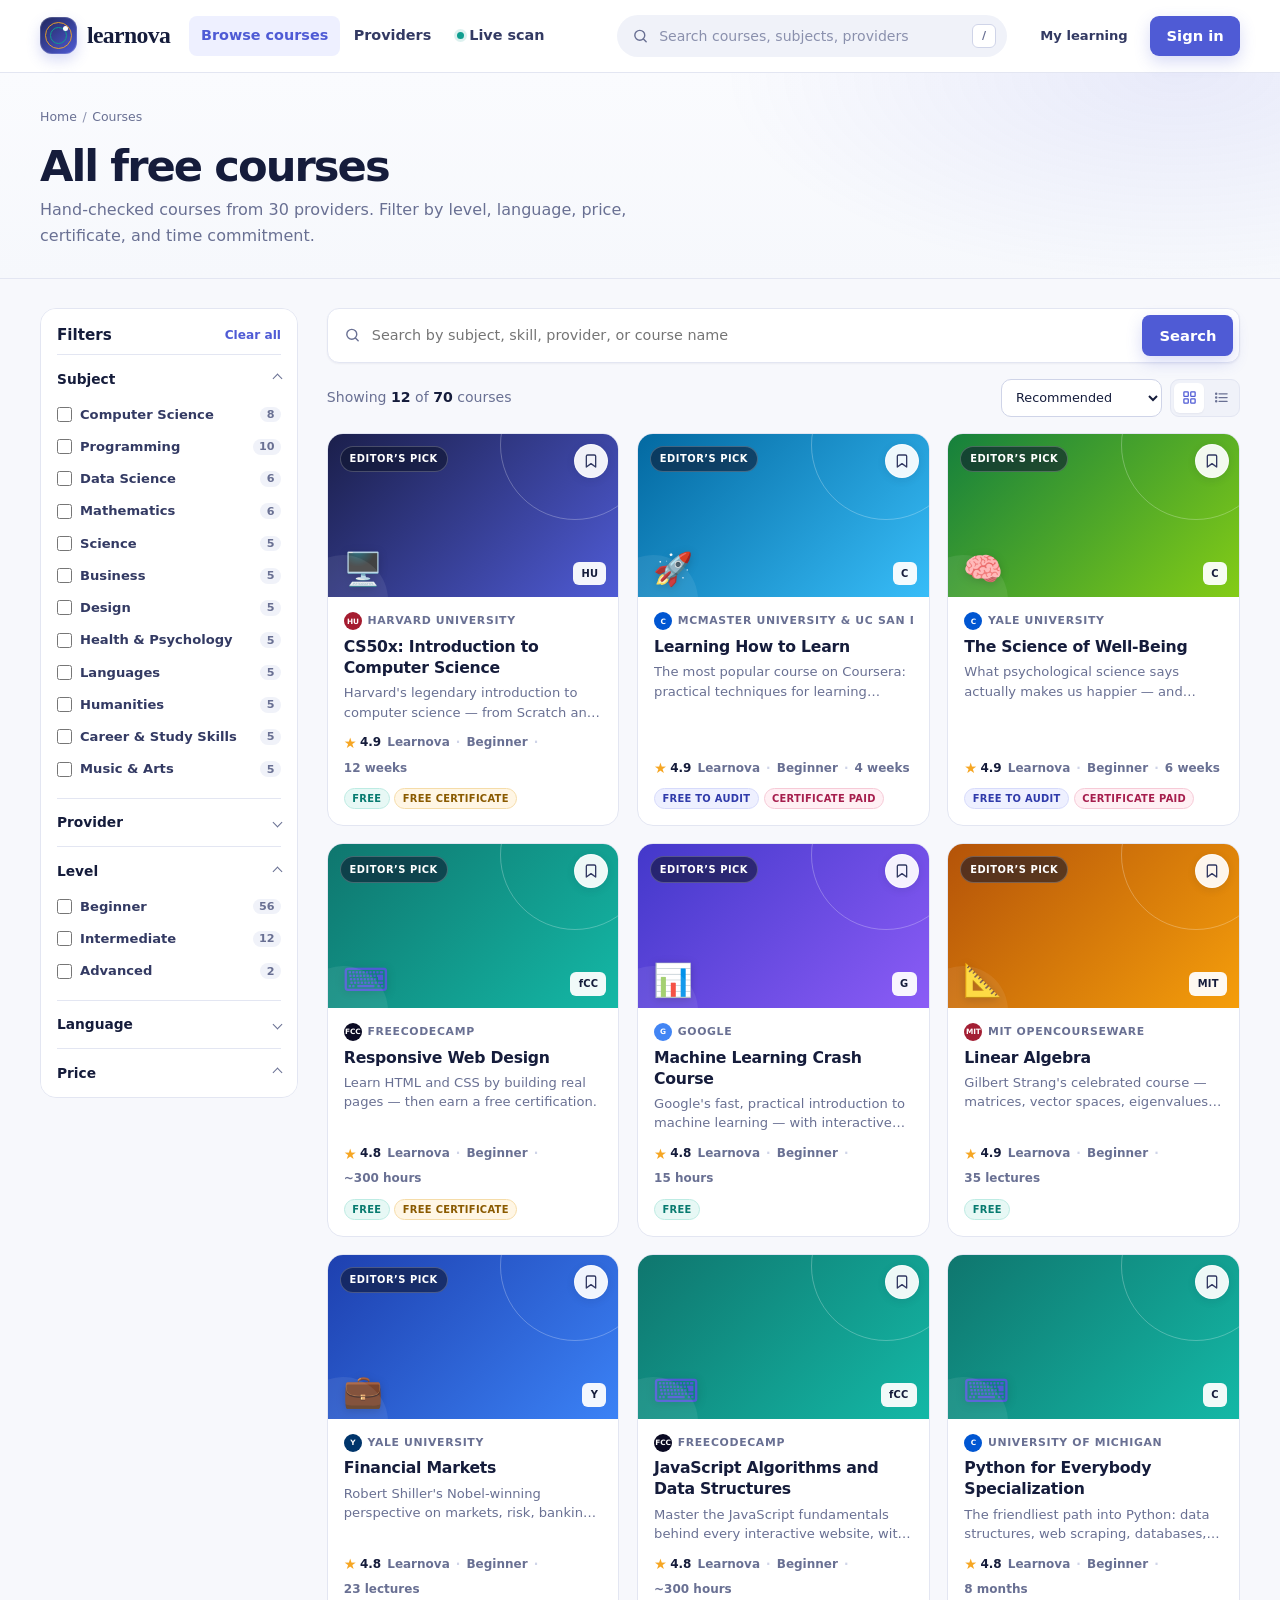
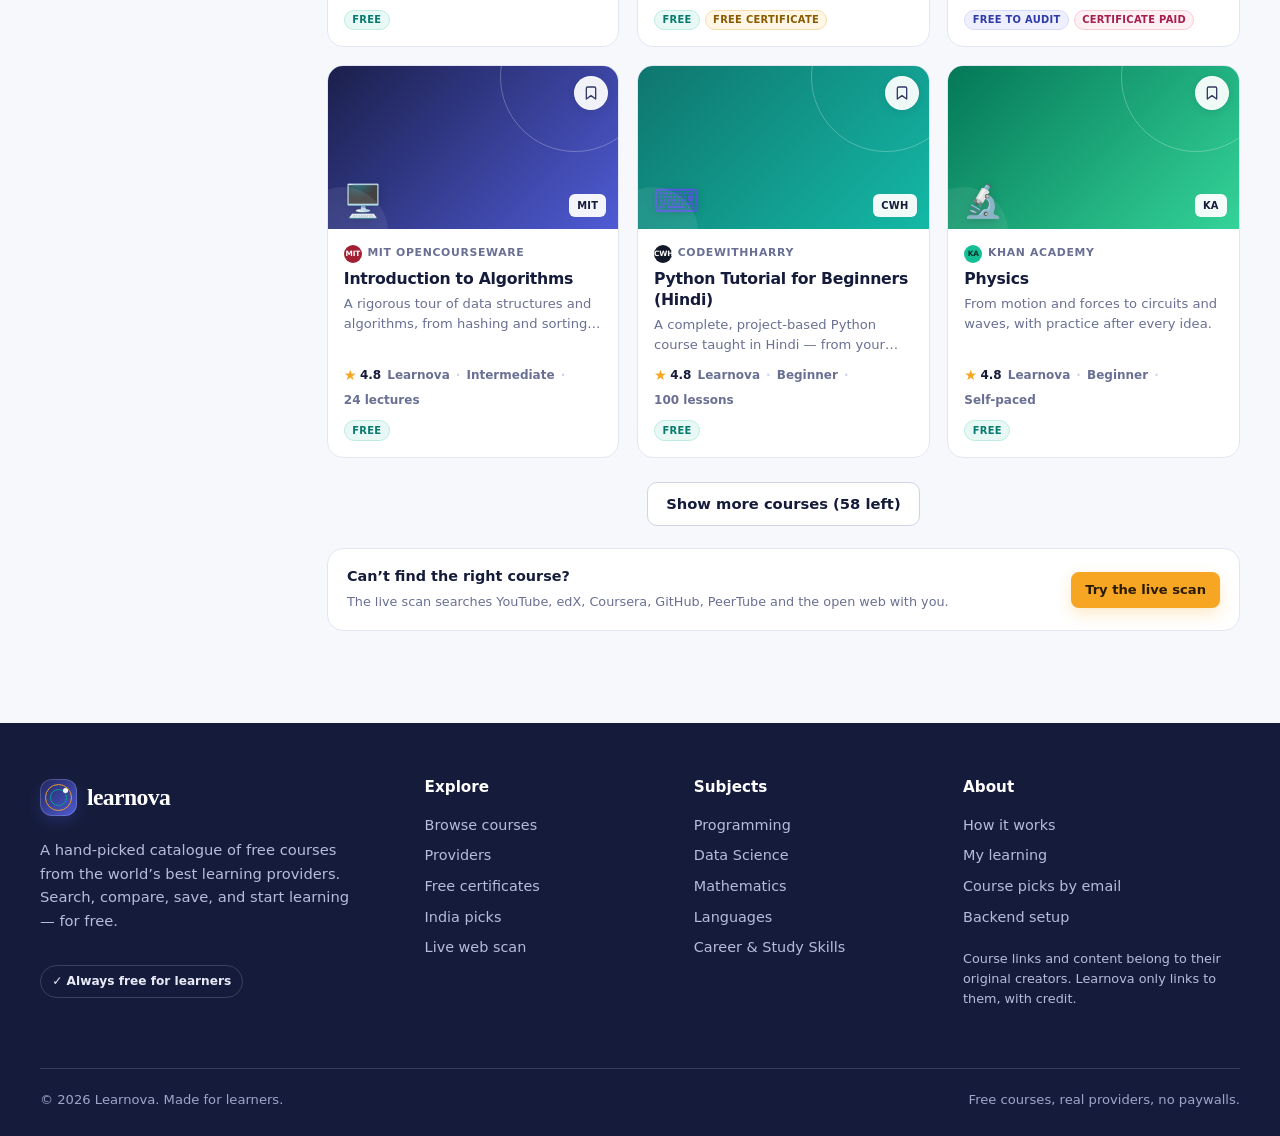
==== courses.html @ 2a8db933 "Rebuild Learnova as a full free-course discovery platform" ====
<!DOCTYPE html>
<html lang="en">
<head>
  <meta charset="UTF-8" />
  <meta name="viewport" content="width=device-width, initial-scale=1.0" />

  <title>Browse free courses — Learnova</title>
  <meta name="description" content="Browse 70 hand-picked free online courses from Harvard, MIT, freeCodeCamp, Khan Academy, Google and more. Filter by subject, level, language, price, certificate, and duration." />
  <meta name="theme-color" content="#151C3B" />
  <link rel="canonical" href="https://mavaletejas6-tiger.github.io/learnova/courses.html" />

  <meta property="og:type" content="website" />
  <meta property="og:title" content="Browse free courses — Learnova" />
  <meta property="og:description" content="Filter 70 free courses by subject, level, language, certificate, and time commitment." />
  <meta property="og:url" content="https://mavaletejas6-tiger.github.io/learnova/courses.html" />
  <meta name="twitter:card" content="summary" />

  <link rel="icon" href="data:image/svg+xml,%3Csvg xmlns='http://www.w3.org/2000/svg' viewBox='0 0 64 64'%3E%3Crect width='64' height='64' rx='16' fill='%231B1F4B'/%3E%3Ccircle cx='32' cy='32' r='8' fill='none' stroke='%234F5BD5' stroke-width='3'/%3E%3Ccircle cx='32' cy='32' r='17' fill='none' stroke='%231FB5A6' stroke-width='2.5' opacity='.8'/%3E%3Ccircle cx='32' cy='32' r='26' fill='none' stroke='%23F6A623' stroke-width='2' opacity='.6'/%3E%3Ccircle cx='44' cy='22' r='3.5' fill='%23F6A623'/%3E%3C/svg%3E" />

  <link rel="stylesheet" href="assets/css/site.css" />
  <script src="assets/js/data.js" defer></script>
  <script src="assets/js/config.js" defer></script>
  <script src="assets/js/site.js" defer></script>
  <script src="assets/js/browse.js" defer></script>
</head>

<body data-page="browse">
  <a class="skip-link" href="#main">Skip to main content</a>

  <!-- ===================== HEADER ===================== -->
  <header class="site-header">
    <div class="container header-inner">
      <a class="brand" href="index.html" aria-label="Learnova home">
        <span class="brand-mark" aria-hidden="true"><span class="brand-dot"></span></span>
        <span class="brand-word">learnova</span>
      </a>

      <nav class="main-nav" aria-label="Main navigation">
        <a href="courses.html" data-nav="browse">Browse courses</a>
        <a href="providers.html" data-nav="providers">Providers</a>
        <a href="scan.html" data-nav="scan"><span class="live-dot" aria-hidden="true"></span>Live scan</a>
      </nav>

      <form class="header-search" data-global-search action="courses.html" role="search">
        <div class="search-field">
          <svg class="search-icon" viewBox="0 0 24 24" fill="none" stroke="currentColor" stroke-width="2" stroke-linecap="round" aria-hidden="true"><circle cx="11" cy="11" r="7"></circle><path d="m20 20-3.5-3.5"></path></svg>
          <label class="sr-only" for="headerSearch">Search courses</label>
          <input id="headerSearch" type="search" name="q" placeholder="Search courses, subjects, providers" autocomplete="off" />
          <span class="search-kbd" aria-hidden="true">/</span>
        </div>
      </form>

      <div class="header-actions">
        <a class="btn btn-ghost btn-sm" href="my-learning.html" data-nav="learning">My learning</a>
        <div data-auth-zone></div>
      </div>

      <button class="menu-toggle" id="menuToggle" type="button" aria-expanded="false" aria-controls="mobileMenu" aria-label="Open menu">
        <span></span><span></span><span></span>
      </button>
    </div>

    <div class="mobile-menu" id="mobileMenu">
      <div class="container mobile-menu-inner">
        <form class="header-search" data-global-search action="courses.html" role="search">
          <div class="search-field">
            <svg class="search-icon" viewBox="0 0 24 24" fill="none" stroke="currentColor" stroke-width="2" stroke-linecap="round" aria-hidden="true"><circle cx="11" cy="11" r="7"></circle><path d="m20 20-3.5-3.5"></path></svg>
            <label class="sr-only" for="mobileSearch">Search courses</label>
            <input id="mobileSearch" type="search" name="q" placeholder="Search courses, subjects, providers" autocomplete="off" />
          </div>
        </form>
        <ul class="mobile-menu-links">
          <li><a href="courses.html" data-nav="browse">Browse courses <span aria-hidden="true">→</span></a></li>
          <li><a href="providers.html" data-nav="providers">Providers <span aria-hidden="true">→</span></a></li>
          <li><a href="my-learning.html" data-nav="learning">My learning <span aria-hidden="true">→</span></a></li>
          <li><a href="scan.html" data-nav="scan"><span><span class="live-dot" aria-hidden="true"></span> Live web scan</span><span aria-hidden="true">→</span></a></li>
        </ul>
        <div data-auth-zone></div>
      </div>
    </div>
  </header>

  <main id="main">
    <!-- ===================== PAGE HEAD ===================== -->
    <section class="page-head">
      <div class="container">
        <nav class="breadcrumbs" aria-label="Breadcrumb">
          <a href="index.html">Home</a>
          <span class="sep" aria-hidden="true">/</span>
          <span aria-current="page">Courses</span>
        </nav>
        <h1 id="browseTitle">All free courses</h1>
        <p id="browseSub">Hand-checked courses from real providers. Filter by level, language, price, certificate, and time commitment.</p>
      </div>
    </section>

    <div class="container">
      <div class="browse-layout">
        <!-- ===================== FILTERS ===================== -->
        <aside class="filters" id="filters" aria-label="Filter courses">
          <div class="filters-head">
            <h2>Filters <span class="count" id="filterCount" hidden>0</span></h2>
            <button class="filters-clear" id="clearFilters" type="button">Clear all</button>
          </div>
          <button class="filter-done btn btn-primary btn-sm" id="filtersClose" type="button">Show results</button>
          <div id="filterGroups"></div>
          <div class="filter-tip">
            <strong>Only free to start.</strong>
            <span>Every listing can be audited or learned for free. Paid certificates are marked clearly.</span>
          </div>
        </aside>

        <!-- ===================== RESULTS ===================== -->
        <div class="browse-main">
          <form class="browse-search" id="browseSearchForm" role="search">
            <svg class="search-icon" viewBox="0 0 24 24" fill="none" stroke="currentColor" stroke-width="2" stroke-linecap="round" aria-hidden="true"><circle cx="11" cy="11" r="7"></circle><path d="m20 20-3.5-3.5"></path></svg>
            <label class="sr-only" for="browseSearch">Search the course catalogue</label>
            <input id="browseSearch" type="search" name="q" placeholder="Search by subject, skill, provider, or course name" autocomplete="off" />
            <button class="btn btn-primary" type="submit">Search</button>
          </form>

          <div class="browse-toolbar">
            <p class="result-summary" id="resultSummary" role="status" aria-live="polite">Loading courses…</p>
            <div class="toolbar-controls">
              <button class="filters-toggle" id="filtersToggle" type="button" aria-expanded="false" aria-controls="filters">
                <svg viewBox="0 0 24 24" fill="none" stroke="currentColor" stroke-width="2" stroke-linecap="round" aria-hidden="true"><path d="M4 6h16M7 12h10M10 18h4"></path></svg>
                Filters <span class="count" id="filterCountMobile" hidden>0</span>
              </button>
              <label class="sr-only" for="sortSelect">Sort courses</label>
              <select class="select sort-select" id="sortSelect">
                <option value="recommended">Recommended</option>
                <option value="rating">Highest rated</option>
                <option value="popular">Most popular</option>
                <option value="newest">Newest</option>
                <option value="shortest">Shortest first</option>
              </select>
              <div class="view-toggle" role="group" aria-label="Change course layout">
                <button type="button" data-view="grid" aria-label="Grid view" title="Grid view">
                  <svg viewBox="0 0 24 24" fill="none" stroke="currentColor" stroke-width="2" aria-hidden="true"><rect x="3" y="3" width="7" height="7" rx="1"></rect><rect x="14" y="3" width="7" height="7" rx="1"></rect><rect x="3" y="14" width="7" height="7" rx="1"></rect><rect x="14" y="14" width="7" height="7" rx="1"></rect></svg>
                </button>
                <button type="button" data-view="list" aria-label="List view" title="List view">
                  <svg viewBox="0 0 24 24" fill="none" stroke="currentColor" stroke-width="2" stroke-linecap="round" aria-hidden="true"><path d="M8 6h13M8 12h13M8 18h13"></path><circle cx="3.5" cy="6" r="1"></circle><circle cx="3.5" cy="12" r="1"></circle><circle cx="3.5" cy="18" r="1"></circle></svg>
                </button>
              </div>
            </div>
          </div>

          <div class="active-filters" id="activeFilters" aria-label="Active filters"></div>
          <div class="collection-banner" id="collectionBanner" hidden></div>

          <div class="course-grid" id="courseGrid"></div>

          <div class="empty-state" id="emptyState" hidden>
            <span class="empty-icon" aria-hidden="true">🔎</span>
            <h2>No catalogue match yet</h2>
            <p>Try removing a filter or using a broader term. You can also scan the live web for courses outside this hand-checked catalogue.</p>
            <div class="empty-actions">
              <button class="btn btn-outline" type="button" id="emptyClearBtn">Clear filters</button>
              <a class="btn btn-amber" id="emptyScanLink" href="scan.html">Scan the live web</a>
            </div>
          </div>

          <div class="load-more-wrap" id="loadMoreWrap" hidden>
            <button class="btn btn-outline" id="loadMoreBtn" type="button">Show more courses</button>
          </div>

          <div class="scan-callout">
            <div>
              <strong>Can’t find the right course?</strong>
              <span>The live scan searches YouTube, edX, Coursera, GitHub, PeerTube and the open web with you.</span>
            </div>
            <a class="btn btn-amber btn-sm" id="browseScanLink" href="scan.html">Try the live scan</a>
          </div>
        </div>
      </div>
    </div>

    <div class="filter-overlay" id="filterOverlay" aria-hidden="true"></div>
  </main>

  <!-- ===================== FOOTER ===================== -->
  <footer class="site-footer">
    <div class="container">
      <div class="footer-grid">
        <div class="footer-brand">
          <a class="brand" href="index.html" aria-label="Learnova home">
            <span class="brand-mark" aria-hidden="true"><span class="brand-dot"></span></span>
            <span class="brand-word">learnova</span>
          </a>
          <p style="margin-top:.9rem">A hand-picked catalogue of free courses from the world’s best learning providers. Search, compare, save, and start learning — for free.</p>
          <span class="footer-badge">✓ Always free for learners</span>
        </div>

        <div class="footer-col">
          <h4>Explore</h4>
          <ul>
            <li><a href="courses.html">Browse courses</a></li>
            <li><a href="providers.html">Providers</a></li>
            <li><a href="courses.html?certificate=free">Free certificates</a></li>
            <li><a href="courses.html?collection=india-picks">India picks</a></li>
            <li><a href="scan.html">Live web scan</a></li>
          </ul>
        </div>

        <div class="footer-col">
          <h4>Subjects</h4>
          <ul>
            <li><a href="courses.html?subject=programming">Programming</a></li>
            <li><a href="courses.html?subject=data-science">Data Science</a></li>
            <li><a href="courses.html?subject=mathematics">Mathematics</a></li>
            <li><a href="courses.html?subject=languages">Languages</a></li>
            <li><a href="courses.html?subject=career">Career &amp; Study Skills</a></li>
          </ul>
        </div>

        <div class="footer-col">
          <h4>About</h4>
          <ul>
            <li><a href="index.html#how">How it works</a></li>
            <li><a href="my-learning.html">My learning</a></li>
            <li><a href="index.html#newsletter">Course picks by email</a></li>
            <li><a href="supabase/README.md">Backend setup</a></li>
          </ul>
          <p style="margin-top:1rem;font-size:.8rem">Course links and content belong to their original creators. Learnova only links to them, with credit.</p>
        </div>
      </div>

      <div class="footer-bottom">
        <span>© <span id="year"></span> Learnova. Made for learners.</span>
        <span>Free courses, real providers, no paywalls.</span>
      </div>
    </div>
  </footer>
</body>
</html>
---- assets/css/site.css ----
/* ============================================================
   LEARNOVA — shared stylesheet for the course catalogue
   Sections:
     1. tokens + base
     2. buttons, badges, forms
     3. header + search
     4. footer
     5. homepage
     6. course cards
     7. browse page
     8. course detail page
     9. my learning + providers
    10. modals, toast, empty states
    11. responsive + reduced motion
   ============================================================ */

/* ---------- 1. Tokens + base ---------- */
:root {
  --ink: #151C3B;
  --ink-soft: #333A63;
  --muted: #697093;
  --muted-2: #8A90AD;
  --line: #E3E6F2;
  --line-strong: #CFD4E8;
  --bg: #F7F8FC;
  --surface: #FFFFFF;
  --surface-2: #F0F2F9;
  --surface-3: #E9ECF7;

  --indigo: #4F5BD5;
  --indigo-dark: #3D48C4;
  --indigo-soft: #EEF0FF;
  --indigo-line: #D6DAFB;
  --amber: #F6A623;
  --amber-dark: #C87E00;
  --amber-soft: #FFF6E5;
  --teal: #0F9E8F;
  --teal-dark: #087B70;
  --teal-soft: #E7F8F5;
  --rose: #D6336C;
  --rose-soft: #FDECF2;
  --navy: #151C3B;

  --radius-sm: 10px;
  --radius: 16px;
  --radius-lg: 24px;
  --shadow-sm: 0 1px 2px rgba(21, 28, 59, .05);
  --shadow: 0 10px 30px rgba(21, 28, 59, .08);
  --shadow-lg: 0 24px 60px rgba(21, 28, 59, .14);

  --maxw: 1200px;
  --font-body: "Inter", "Segoe UI", system-ui, -apple-system, BlinkMacSystemFont, sans-serif;
  --font-display: "Cambria", "Georgia", "Times New Roman", serif;
}

*, *::before, *::after { box-sizing: border-box; }
[hidden] { display: none !important; }

html { scroll-behavior: smooth; -webkit-text-size-adjust: 100%; }

body {
  margin: 0;
  font-family: var(--font-body);
  font-size: 16px;
  line-height: 1.6;
  color: var(--ink);
  background: var(--bg);
  -webkit-font-smoothing: antialiased;
  text-rendering: optimizeLegibility;
}

h1, h2, h3, h4, h5 {
  margin: 0 0 .5em;
  color: var(--ink);
  font-family: var(--font-body);
  font-weight: 800;
  line-height: 1.18;
  letter-spacing: -.02em;
}
h1 { font-size: clamp(2rem, 4vw, 3.35rem); letter-spacing: -.045em; }
h2 { font-size: clamp(1.55rem, 2.8vw, 2.25rem); letter-spacing: -.035em; }
h3 { font-size: 1.15rem; }
p { margin: 0 0 1rem; }
a { color: var(--indigo); text-decoration-thickness: 1px; text-underline-offset: 2px; }
a:hover { color: var(--indigo-dark); }
img { max-width: 100%; display: block; }
ul, ol { margin: 0; padding-left: 1.2rem; }
button, input, select, textarea { font: inherit; }
button { color: inherit; }

::selection { background: rgba(79, 91, 213, .18); }

:focus-visible {
  outline: 3px solid var(--amber);
  outline-offset: 2px;
  border-radius: 4px;
}

section { scroll-margin-top: 90px; }

.container { width: min(100% - 2.5rem, var(--maxw)); margin-inline: auto; }
.section { padding: 68px 0; }
.section--tight { padding: 46px 0; }
.section--alt { background: var(--surface); border-block: 1px solid var(--line); }
.eyebrow {
  display: inline-flex; align-items: center; gap: .5rem;
  font-size: .78rem; font-weight: 800; letter-spacing: .1em;
  text-transform: uppercase; color: var(--indigo); margin-bottom: .8rem;
}
.eyebrow::before { content: ""; width: 22px; height: 2px; background: var(--amber); border-radius: 2px; }
.lede { color: var(--muted); font-size: 1.06rem; max-width: 62ch; }
.muted { color: var(--muted); }
.small { font-size: .86rem; }
.center { text-align: center; }
.nowrap { white-space: nowrap; }
.sr-only {
  position: absolute !important; width: 1px !important; height: 1px !important;
  padding: 0 !important; margin: -1px !important; overflow: hidden !important;
  clip: rect(0, 0, 0, 0) !important; white-space: nowrap !important; border: 0 !important;
}
.skip-link {
  position: fixed; left: 12px; top: -80px; z-index: 200;
  background: var(--navy); color: #fff; padding: .65rem 1rem;
  border-radius: 0 0 10px 10px; text-decoration: none; font-weight: 700;
  transition: top .15s ease;
}
.skip-link:focus { top: 0; color: #fff; }

/* ---------- 2. Buttons, badges, forms ---------- */
.btn {
  display: inline-flex; align-items: center; justify-content: center; gap: .5rem;
  min-height: 44px; padding: .68rem 1.15rem;
  border: 1px solid transparent; border-radius: 10px;
  font-family: var(--font-body); font-size: .92rem; font-weight: 700;
  line-height: 1.2; text-align: center; text-decoration: none; cursor: pointer;
  transition: background .16s ease, border-color .16s ease, color .16s ease, transform .16s ease, box-shadow .16s ease;
  white-space: nowrap;
}
.btn:hover { transform: translateY(-1px); }
.btn:active { transform: translateY(0); }
.btn-primary { background: var(--indigo); color: #fff; box-shadow: 0 6px 16px rgba(79, 91, 213, .22); }
.btn-primary:hover { background: var(--indigo-dark); color: #fff; }
.btn-amber { background: var(--amber); color: #2A1B00; box-shadow: 0 6px 16px rgba(246, 166, 35, .24); }
.btn-amber:hover { background: #FFB43A; color: #2A1B00; }
.btn-outline { background: var(--surface); color: var(--ink); border-color: var(--line-strong); }
.btn-outline:hover { border-color: var(--indigo); color: var(--indigo); background: #fff; }
.btn-ghost { background: transparent; color: var(--ink-soft); }
.btn-ghost:hover { background: var(--surface-2); color: var(--ink); }
.btn-light { background: var(--surface-2); color: var(--ink); }
.btn-light:hover { background: var(--surface-3); color: var(--ink); }
.btn-sm { min-height: 36px; padding: .42rem .8rem; font-size: .82rem; border-radius: 8px; }
.btn-lg { min-height: 54px; padding: .85rem 1.5rem; font-size: 1rem; border-radius: 12px; }
.btn-block { width: 100%; }
.btn-icon { width: 42px; height: 42px; padding: 0; border-radius: 50%; }
.btn[disabled], .btn[aria-disabled="true"] { opacity: .55; cursor: not-allowed; transform: none; }

.badge {
  display: inline-flex; align-items: center; gap: .32rem;
  padding: .24rem .6rem; border-radius: 999px;
  border: 1px solid transparent;
  font-size: .72rem; font-weight: 800; letter-spacing: .045em;
  line-height: 1.35; text-transform: uppercase; white-space: nowrap;
}
.badge svg { width: 12px; height: 12px; }
.badge-free { background: var(--teal-soft); color: var(--teal-dark); border-color: #BDEBE3; }
.badge-audit { background: var(--indigo-soft); color: #303BAA; border-color: var(--indigo-line); }
.badge-cert { background: var(--amber-soft); color: #8A5A00; border-color: #F5DCA9; }
.badge-cert-paid { background: #FFF0F4; color: #A61E4D; border-color: #F6CAD7; }
.badge-none { background: var(--surface-2); color: var(--muted); border-color: var(--line); }
.badge-new { background: var(--rose-soft); color: #A61E4D; border-color: #F6CAD7; }
.badge-level { background: #F2F4FA; color: var(--ink-soft); border-color: var(--line); text-transform: none; letter-spacing: 0; }

label { display: block; margin-bottom: .35rem; font-size: .85rem; font-weight: 700; color: var(--ink-soft); }

.input, .textarea, .select,
input[type="text"], input[type="email"], input[type="search"], input[type="url"], textarea, select {
  width: 100%; padding: .68rem .8rem;
  color: var(--ink); background: var(--surface);
  border: 1px solid var(--line-strong); border-radius: var(--radius-sm);
  font-family: var(--font-body); font-size: .92rem;
  transition: border-color .15s ease, box-shadow .15s ease;
}
.input:focus, .textarea:focus, .select:focus,
input[type="text"]:focus, input[type="email"]:focus, input[type="search"]:focus,
input[type="url"]:focus, textarea:focus, select:focus {
  outline: none; border-color: var(--indigo);
  box-shadow: 0 0 0 3px rgba(79, 91, 213, .14);
}
.textarea, textarea { min-height: 120px; resize: vertical; }
.field { margin-bottom: 1rem; }
.form-note { margin: .35rem 0 0; color: var(--muted); font-size: .82rem; line-height: 1.5; }
.form-msg {
  display: none; margin: 1rem 0 0; padding: .7rem .9rem;
  border: 1px solid #BDEBE3; border-radius: var(--radius-sm);
  background: var(--teal-soft); color: var(--teal-dark);
  font-size: .9rem; font-weight: 600;
}
.form-msg.show { display: block; }
.form-msg.error { background: #FDECEC; border-color: #F3C9C9; color: #9A3F3F; }
.form-row { display: grid; gap: .9rem; }
.checkline { display: flex; align-items: flex-start; gap: .55rem; font-size: .88rem; color: var(--ink-soft); }
.checkline input { margin-top: .22rem; accent-color: var(--indigo); }

/* ---------- 3. Header + search ---------- */
.site-header {
  position: sticky; top: 0; z-index: 70;
  background: rgba(255, 255, 255, .94);
  border-bottom: 1px solid var(--line);
  backdrop-filter: blur(14px);
  -webkit-backdrop-filter: blur(14px);
}
.header-inner {
  display: flex; align-items: center; gap: 1.2rem;
  min-height: 72px;
}
.brand {
  display: inline-flex; align-items: center; gap: .62rem;
  flex: 0 0 auto; color: var(--ink); text-decoration: none;
}
.brand:hover { color: var(--ink); }
.brand-mark {
  position: relative; width: 37px; height: 37px; flex: 0 0 37px;
  border-radius: 12px;
  background: linear-gradient(140deg, #20275E, #4F5BD5);
  box-shadow: inset 0 0 0 1px rgba(255,255,255,.18), 0 6px 14px rgba(79,91,213,.22);
}
.brand-mark::before, .brand-mark::after {
  content: ""; position: absolute; inset: 0; margin: auto; border-radius: 50%;
  border: 1.8px solid var(--teal);
}
.brand-mark::before { width: 17px; height: 17px; }
.brand-mark::after { width: 27px; height: 27px; border-color: var(--amber); opacity: .9; }
.brand-dot { position: absolute; width: 5px; height: 5px; border-radius: 50%; background: #fff; top: 9px; right: 9px; }
.brand-word {
  font-family: var(--font-display);
  font-size: 1.48rem; font-weight: 700; letter-spacing: -.025em;
}
.main-nav { display: flex; align-items: center; gap: .15rem; }
.main-nav a {
  display: inline-flex; align-items: center; gap: .35rem;
  padding: .5rem .72rem; border-radius: 8px;
  color: var(--ink-soft); font-size: .9rem; font-weight: 650;
  text-decoration: none; white-space: nowrap;
  transition: background .15s ease, color .15s ease;
}
.main-nav a:hover { background: var(--surface-2); color: var(--ink); }
.main-nav a.active { color: var(--indigo); background: var(--indigo-soft); }
.live-dot {
  width: 7px; height: 7px; border-radius: 50%; background: var(--teal);
  box-shadow: 0 0 0 3px rgba(15, 158, 143, .14);
}
.header-search {
  position: relative; flex: 1 1 300px; max-width: 390px; margin-left: auto;
}
.header-search .search-field {
  position: relative; display: flex; align-items: center;
}
.header-search input {
  height: 42px; padding: 0 3.6rem 0 2.55rem;
  border-radius: 999px; border: 1px solid transparent;
  background: var(--surface-2); font-size: .88rem;
}
.header-search input::placeholder { color: var(--muted-2); }
.header-search input:focus {
  background: #fff; border-color: var(--indigo-line);
  box-shadow: 0 0 0 3px rgba(79,91,213,.12);
}
.search-icon {
  position: absolute; left: .9rem; top: 50%; transform: translateY(-50%);
  width: 17px; height: 17px; color: var(--muted); pointer-events: none;
}
.search-kbd {
  position: absolute; right: .7rem; top: 50%; transform: translateY(-50%);
  display: inline-flex; align-items: center; justify-content: center;
  width: 24px; height: 24px; border-radius: 6px;
  border: 1px solid var(--line-strong); background: #fff;
  color: var(--muted); font-size: .7rem; font-weight: 700; pointer-events: none;
}
.header-actions { display: flex; align-items: center; gap: .55rem; flex: 0 0 auto; }
.header-actions .btn-primary { min-height: 40px; padding: .5rem .95rem; border-radius: 9px; }
.user-chip {
  display: inline-flex; align-items: center; gap: .45rem;
  max-width: 170px; padding: .3rem .65rem .3rem .35rem;
  border: 1px solid var(--line); border-radius: 999px;
  background: var(--surface); color: var(--ink); text-decoration: none;
  font-size: .82rem; font-weight: 700;
}
.user-chip:hover { color: var(--indigo); border-color: var(--indigo-line); }
.user-chip .avatar { width: 28px; height: 28px; font-size: .72rem; }
.user-chip .name { overflow: hidden; text-overflow: ellipsis; white-space: nowrap; }
.menu-toggle {
  display: none; width: 42px; height: 42px;
  border: 1px solid var(--line); border-radius: 10px;
  background: var(--surface); cursor: pointer;
  align-items: center; justify-content: center;
}
.menu-toggle span { display: block; width: 18px; height: 2px; background: var(--ink); margin: 2.5px auto; border-radius: 2px; transition: .2s; }
.menu-toggle[aria-expanded="true"] span:nth-child(1) { transform: translateY(6.5px) rotate(45deg); }
.menu-toggle[aria-expanded="true"] span:nth-child(2) { opacity: 0; }
.menu-toggle[aria-expanded="true"] span:nth-child(3) { transform: translateY(-6.5px) rotate(-45deg); }
.mobile-menu {
  display: none; background: #fff; border-top: 1px solid var(--line);
  box-shadow: var(--shadow);
}
.mobile-menu.open { display: block; }
.mobile-menu-inner { padding: .9rem 0 1.3rem; }
.mobile-menu .header-search { max-width: none; margin: 0 0 .8rem; }
.mobile-menu-links { list-style: none; padding: 0; margin: 0 0 .9rem; }
.mobile-menu-links a {
  display: flex; align-items: center; justify-content: space-between;
  padding: .72rem .2rem; border-bottom: 1px solid var(--line);
  color: var(--ink); text-decoration: none; font-weight: 650;
}
.mobile-menu-links a.active { color: var(--indigo); }

/* Search suggestions */
.search-suggest {
  position: absolute; left: 0; right: 0; top: calc(100% + 8px);
  z-index: 100; display: none;
  background: #fff; border: 1px solid var(--line); border-radius: 14px;
  box-shadow: var(--shadow-lg); overflow: hidden;
  max-height: min(70vh, 520px); overflow-y: auto;
}
.search-suggest.open { display: block; }
.suggest-group { padding: .45rem 0; }
.suggest-group + .suggest-group { border-top: 1px solid var(--line); }
.suggest-label {
  padding: .42rem .9rem .28rem;
  font-size: .68rem; font-weight: 800; letter-spacing: .09em;
  text-transform: uppercase; color: var(--muted-2);
}
.suggest-item {
  display: flex; align-items: center; gap: .7rem;
  padding: .52rem .9rem; color: var(--ink); text-decoration: none;
  transition: background .12s ease;
}
.suggest-item:hover, .suggest-item.active { background: var(--surface-2); color: var(--ink); }
.suggest-cover {
  width: 46px; height: 36px; flex: 0 0 46px; border-radius: 7px;
  display: grid; place-items: center; font-size: 1.05rem;
  background: linear-gradient(135deg, var(--c1, #1B1F4B), var(--c2, #4F5BD5));
  color: #fff;
}
.suggest-info { min-width: 0; line-height: 1.25; }
.suggest-title { display: block; overflow: hidden; text-overflow: ellipsis; white-space: nowrap; font-size: .86rem; font-weight: 700; }
.suggest-meta { display: block; margin-top: .1rem; color: var(--muted); font-size: .74rem; }
.suggest-empty { padding: 1.1rem .9rem; color: var(--muted); font-size: .88rem; }
.suggest-footer {
  display: flex; align-items: center; justify-content: space-between; gap: .6rem;
  padding: .65rem .9rem; border-top: 1px solid var(--line);
  background: var(--surface-2); font-size: .8rem; color: var(--muted);
}
.suggest-footer a { font-weight: 700; text-decoration: none; }

/* ---------- 4. Footer ---------- */
.site-footer {
  margin-top: 20px; padding: 56px 0 26px;
  background: var(--navy); color: #C6CAE6;
}
.site-footer .brand { color: #fff; }
.site-footer .brand-word { color: #fff; }
.site-footer p, .site-footer li { color: #B7BCDA; }
.footer-grid { display: grid; grid-template-columns: 1.5fr 1fr 1fr 1.2fr; gap: 2.4rem; }
.footer-brand p { max-width: 34ch; font-size: .92rem; }
.footer-col h4 { color: #fff; margin: 0 0 .8rem; font-size: .95rem; letter-spacing: 0; }
.footer-col ul { list-style: none; padding: 0; margin: 0; }
.footer-col a {
  display: inline-block; padding: .24rem 0; color: #B7BCDA;
  text-decoration: none; font-size: .9rem;
}
.footer-col a:hover { color: #fff; text-decoration: underline; }
.footer-badge {
  display: inline-flex; align-items: center; gap: .4rem; margin-top: 1rem;
  padding: .38rem .7rem; border-radius: 999px;
  border: 1px solid rgba(255,255,255,.16); color: #E8EAF8;
  font-size: .76rem; font-weight: 600;
}
.footer-bottom {
  display: flex; flex-wrap: wrap; align-items: center; justify-content: space-between;
  gap: .8rem; margin-top: 2.6rem; padding-top: 1.3rem;
  border-top: 1px solid rgba(255,255,255,.14);
  color: #9FA5C9; font-size: .82rem;
}

/* ---------- 5. Homepage ---------- */
.hero {
  position: relative; overflow: hidden;
  padding: 66px 0 62px;
  background:
    radial-gradient(900px 460px at 88% 2%, rgba(79, 91, 213, .14), transparent 64%),
    radial-gradient(720px 420px at 4% 96%, rgba(15, 158, 143, .11), transparent 64%),
    linear-gradient(180deg, #FBFBFE 0%, #F5F7FC 100%);
  border-bottom: 1px solid var(--line);
}
.hero::before {
  content: ""; position: absolute; inset: 0; pointer-events: none;
  background-image: radial-gradient(rgba(21,28,59,.06) 1px, transparent 1px);
  background-size: 22px 22px;
  mask-image: linear-gradient(180deg, rgba(0,0,0,.35), transparent 70%);
  -webkit-mask-image: linear-gradient(180deg, rgba(0,0,0,.35), transparent 70%);
}
.hero-inner { position: relative; display: grid; grid-template-columns: 1.08fr .92fr; gap: 54px; align-items: center; }
.hero-copy { max-width: 650px; }
.hero h1 { font-size: clamp(2.55rem, 5.1vw, 4.25rem); line-height: 1.04; letter-spacing: -.052em; margin-bottom: 1rem; }
.hero h1 em { font-style: normal; color: var(--indigo); position: relative; white-space: nowrap; }
.hero h1 em::after {
  content: ""; position: absolute; left: 0; right: 0; bottom: .07em; height: .12em;
  border-radius: 999px; background: rgba(246, 166, 35, .42); z-index: -1;
}
.hero .lede { max-width: 54ch; font-size: 1.08rem; }
.hero-search-wrap { margin-top: 1.6rem; }
.hero-search {
  position: relative; display: flex; align-items: center; gap: .45rem;
  max-width: 640px; padding: .32rem .32rem .32rem 1.1rem;
  background: #fff; border: 1px solid var(--line-strong); border-radius: 15px;
  box-shadow: 0 14px 38px rgba(21,28,59,.10);
  transition: border-color .15s ease, box-shadow .15s ease;
}
.hero-search:focus-within { border-color: var(--indigo); box-shadow: 0 14px 42px rgba(79,91,213,.18), 0 0 0 3px rgba(79,91,213,.10); }
.hero-search .search-icon { position: static; transform: none; width: 19px; height: 19px; flex: 0 0 19px; color: var(--muted); }
.hero-search input {
  flex: 1; min-width: 0; height: 54px; padding: 0 .25rem;
  border: 0; background: transparent; box-shadow: none;
  font-size: 1rem;
}
.hero-search input:focus { box-shadow: none; border: 0; }
.hero-search .btn { height: 50px; padding-inline: 1.4rem; border-radius: 11px; }
.hero-search .search-suggest { left: 0; right: 0; }
.hero-trends { display: flex; flex-wrap: wrap; align-items: center; gap: .45rem; margin-top: .85rem; font-size: .82rem; color: var(--muted); }
.hero-trends span { font-weight: 700; color: var(--ink-soft); }
.trend-chip {
  display: inline-flex; align-items: center; gap: .3rem;
  padding: .3rem .62rem; border: 1px solid var(--line); border-radius: 999px;
  background: rgba(255,255,255,.75); color: var(--ink-soft);
  font-size: .78rem; font-weight: 600; text-decoration: none;
}
.trend-chip:hover { background: #fff; border-color: var(--indigo-line); color: var(--indigo); }
.hero-stats { display: flex; flex-wrap: wrap; gap: 1.5rem; margin-top: 1.65rem; }
.hero-stat strong { display: block; font-size: 1.15rem; color: var(--ink); letter-spacing: -.02em; }
.hero-stat span { font-size: .78rem; color: var(--muted); }
.hero-stat + .hero-stat { padding-left: 1.5rem; border-left: 1px solid var(--line-strong); }

.hero-art { position: relative; min-height: 430px; display: grid; place-items: center; }
.hero-glow {
  position: absolute; width: 390px; height: 390px; border-radius: 50%;
  background: radial-gradient(circle, rgba(79,91,213,.22), rgba(31,181,166,.10) 55%, transparent 72%);
  filter: blur(6px);
}
.hero-browser {
  position: relative; z-index: 2; width: min(100%, 440px);
  background: #fff; border: 1px solid var(--line); border-radius: 20px;
  box-shadow: var(--shadow-lg); overflow: hidden; transform: rotate(-2.2deg);
}
.hero-browser-top {
  display: flex; align-items: center; gap: .7rem;
  padding: .65rem .8rem; border-bottom: 1px solid var(--line); background: #FCFCFE;
}
.browser-dots { display: flex; gap: 4px; }
.browser-dots i { width: 7px; height: 7px; border-radius: 50%; background: #D9DCEA; }
.browser-dots i:nth-child(1) { background: #F3B3B3; }
.browser-dots i:nth-child(2) { background: #F5D59B; }
.browser-dots i:nth-child(3) { background: #A9E3D8; }
.browser-search {
  flex: 1; height: 26px; border-radius: 999px; background: var(--surface-2);
  display: flex; align-items: center; gap: .35rem; padding: 0 .65rem;
  color: var(--muted-2); font-size: .65rem;
}
.browser-search svg { width: 11px; height: 11px; }
.hero-browser-body { padding: 14px; display: grid; gap: 9px; }
.hero-browser-label {
  display: flex; align-items: center; justify-content: space-between;
  padding: .1rem .15rem .35rem;
  font-size: .7rem; font-weight: 800; color: var(--muted); letter-spacing: .06em; text-transform: uppercase;
}
.hero-browser-label span:last-child { color: var(--teal); }
.hero-mini {
  display: flex; align-items: center; gap: .7rem;
  padding: .55rem; border: 1px solid var(--line); border-radius: 11px;
  background: #fff;
}
.hero-mini-cover {
  width: 58px; height: 44px; flex: 0 0 58px; border-radius: 7px;
  display: grid; place-items: center; font-size: 1.1rem; color: #fff;
  background: linear-gradient(135deg, var(--c1, #1B1F4B), var(--c2, #4F5BD5));
}
.hero-mini-info { min-width: 0; }
.hero-mini-info strong {
  display: block; overflow: hidden; text-overflow: ellipsis; white-space: nowrap;
  font-size: .78rem; line-height: 1.3;
}
.hero-mini-info span { display: block; margin-top: 2px; color: var(--muted); font-size: .66rem; }
.hero-mini .mini-star { margin-left: auto; font-size: .7rem; font-weight: 800; color: var(--ink); }
.hero-mini .mini-star i { color: var(--amber); font-style: normal; }
.float-pill {
  position: absolute; z-index: 3; display: inline-flex; align-items: center; gap: .42rem;
  padding: .55rem .8rem; border-radius: 11px; background: #fff;
  border: 1px solid var(--line); box-shadow: var(--shadow);
  font-size: .75rem; font-weight: 700; color: var(--ink);
  animation: floaty 6s ease-in-out infinite;
}
.float-pill svg { width: 15px; height: 15px; }
.float-pill--score { top: 9%; right: -1%; animation-delay: .8s; }
.float-pill--cert { bottom: 9%; left: -2%; animation-delay: 1.6s; }
.float-pill--score b { color: var(--amber-dark); }
@keyframes floaty { 0%,100% { transform: translateY(0); } 50% { transform: translateY(-9px); } }

.trust-strip {
  background: #fff; border-bottom: 1px solid var(--line); padding: 22px 0;
}
.trust-inner { display: flex; align-items: center; gap: 1.5rem; flex-wrap: wrap; }
.trust-label { font-size: .72rem; font-weight: 800; letter-spacing: .09em; text-transform: uppercase; color: var(--muted-2); }
.trust-logos { display: flex; flex-wrap: wrap; align-items: center; gap: 1.25rem 1.8rem; }
.trust-logo {
  font-size: .9rem; font-weight: 800; color: #5C6388; letter-spacing: -.02em;
  opacity: .82; white-space: nowrap;
}
.trust-logo:nth-child(2n) { font-family: var(--font-display); font-weight: 700; }
.trust-logo:hover { opacity: 1; color: var(--ink); }

.section-head {
  display: flex; align-items: flex-end; justify-content: space-between;
  gap: 1.5rem; margin-bottom: 1.75rem;
}
.section-head h2 { margin: 0; }
.section-head p { margin: .4rem 0 0; color: var(--muted); max-width: 62ch; }
.link-arrow {
  display: inline-flex; align-items: center; gap: .35rem; flex: 0 0 auto;
  font-size: .88rem; font-weight: 700; text-decoration: none;
}
.link-arrow svg { width: 15px; height: 15px; transition: transform .15s ease; }
.link-arrow:hover svg { transform: translateX(3px); }

.subject-grid { display: grid; grid-template-columns: repeat(4, minmax(0, 1fr)); gap: .85rem; }
.subject-tile > span:last-child { min-width: 0; }
.subject-tile {
  position: relative; display: flex; align-items: center; gap: .8rem;
  padding: 1rem 1.05rem; min-height: 84px;
  background: #fff; border: 1px solid var(--line); border-radius: 13px;
  color: var(--ink); text-decoration: none;
  transition: transform .16s ease, box-shadow .16s ease, border-color .16s ease;
}
.subject-tile::after {
  content: ""; position: absolute; inset: auto 0 0 0; height: 3px; border-radius: 0 0 13px 13px;
  background: linear-gradient(90deg, var(--c1), var(--c2)); opacity: 0;
  transition: opacity .16s ease;
}
.subject-tile:hover { transform: translateY(-3px); box-shadow: var(--shadow); border-color: var(--line-strong); color: var(--ink); }
.subject-tile:hover::after { opacity: 1; }
.subject-icon {
  width: 46px; height: 46px; flex: 0 0 46px; border-radius: 12px;
  display: grid; place-items: center; font-size: 1.35rem;
  background: linear-gradient(135deg, var(--c1), var(--c2));
  box-shadow: inset 0 0 0 1px rgba(255,255,255,.18);
}
.subject-name { display: block; font-size: .93rem; font-weight: 800; line-height: 1.25; }
.subject-count { display: block; margin-top: .16rem; color: var(--muted); font-size: .75rem; }

.collection-grid { display: grid; grid-template-columns: repeat(3, 1fr); gap: 1rem; }
.collection-card {
  position: relative; overflow: hidden;
  display: flex; flex-direction: column; justify-content: space-between;
  min-height: 185px; padding: 1.3rem;
  border: 1px solid var(--line); border-radius: var(--radius);
  background: #fff; color: var(--ink); text-decoration: none;
  transition: transform .16s ease, box-shadow .16s ease, border-color .16s ease;
}
.collection-card:hover { transform: translateY(-3px); box-shadow: var(--shadow); border-color: var(--line-strong); color: var(--ink); }
.collection-card::before {
  content: ""; position: absolute; width: 130px; height: 130px; border-radius: 50%;
  right: -46px; top: -50px; background: var(--indigo-soft);
}
.collection-card:nth-child(2n)::before { background: var(--teal-soft); }
.collection-card:nth-child(3n)::before { background: var(--amber-soft); }
.collection-icon {
  position: relative; z-index: 1;
  width: 44px; height: 44px; display: grid; place-items: center;
  border-radius: 12px; background: var(--surface-2); font-size: 1.25rem;
}
.collection-card h3 { position: relative; z-index: 1; margin: 1rem 0 .25rem; font-size: 1.02rem; }
.collection-card p { position: relative; z-index: 1; margin: 0; color: var(--muted); font-size: .84rem; line-height: 1.5; }
.collection-meta {
  position: relative; z-index: 1; display: flex; align-items: center; justify-content: space-between;
  margin-top: 1rem; padding-top: .8rem; border-top: 1px solid var(--line);
  color: var(--muted); font-size: .78rem; font-weight: 600;
}
.collection-meta svg { width: 14px; height: 14px; }

.live-cta {
  position: relative; overflow: hidden;
  display: grid; grid-template-columns: 1.15fr .85fr; gap: 2rem; align-items: center;
  padding: 2.4rem;
  border-radius: var(--radius-lg);
  background: linear-gradient(125deg, #171D47 0%, #252E72 55%, #1D3D66 100%);
  color: #fff; box-shadow: var(--shadow-lg);
}
.live-cta::before {
  content: ""; position: absolute; inset: 0;
  background-image: radial-gradient(rgba(255,255,255,.14) 1px, transparent 1px);
  background-size: 18px 18px;
  mask-image: radial-gradient(600px 300px at 85% 50%, #000, transparent 75%);
  -webkit-mask-image: radial-gradient(600px 300px at 85% 50%, #000, transparent 75%);
}
.live-cta > * { position: relative; z-index: 1; }
.live-cta h2 { color: #fff; margin-bottom: .45rem; }
.live-cta p { color: #C9CEF0; max-width: 55ch; }
.live-cta .eyebrow { color: #8DE6DA; }
.live-cta .eyebrow::before { background: var(--amber); }
.live-cta-actions { display: flex; flex-wrap: wrap; gap: .6rem; margin-top: 1.2rem; }
.live-cta .btn-outline { background: rgba(255,255,255,.08); border-color: rgba(255,255,255,.26); color: #fff; }
.live-cta .btn-outline:hover { background: rgba(255,255,255,.16); color: #fff; border-color: rgba(255,255,255,.5); }
.source-pills { display: flex; flex-wrap: wrap; gap: .45rem; justify-content: flex-end; }
.source-pill {
  padding: .4rem .7rem; border-radius: 999px;
  background: rgba(255,255,255,.10); border: 1px solid rgba(255,255,255,.18);
  color: #E8EAF8; font-size: .76rem; font-weight: 600;
}
.source-pill::before { content: "•"; color: var(--teal); margin-right: .35rem; }

.steps-grid { display: grid; grid-template-columns: repeat(3, 1fr); gap: 1rem; }
.step-card {
  padding: 1.4rem; background: #fff; border: 1px solid var(--line);
  border-radius: var(--radius); position: relative;
}
.step-num {
  display: grid; place-items: center;
  width: 40px; height: 40px; margin-bottom: .9rem;
  border-radius: 12px; background: var(--indigo-soft); color: var(--indigo);
  font-weight: 800; font-size: .95rem;
}
.step-card:nth-child(2) .step-num { background: var(--teal-soft); color: var(--teal-dark); }
.step-card:nth-child(3) .step-num { background: var(--amber-soft); color: var(--amber-dark); }
.step-card h3 { font-size: 1rem; margin-bottom: .3rem; }
.step-card p { margin: 0; color: var(--muted); font-size: .88rem; line-height: 1.55; }

.provider-strip { display: flex; flex-wrap: wrap; gap: .6rem; }
.provider-chip {
  display: inline-flex; align-items: center; gap: .45rem;
  padding: .45rem .7rem .45rem .45rem;
  border: 1px solid var(--line); border-radius: 999px;
  background: #fff; color: var(--ink-soft); text-decoration: none;
  font-size: .82rem; font-weight: 650;
  transition: border-color .15s ease, color .15s ease, background .15s ease;
}
.provider-chip:hover { border-color: var(--indigo-line); color: var(--indigo); background: #fff; }
.provider-initial {
  display: grid; place-items: center;
  width: 24px; height: 24px; border-radius: 50%;
  background: var(--pcolor, #151C3B); color: var(--ptext, #fff);
  font-size: .56rem; font-weight: 800; letter-spacing: -.02em;
}

.newsletter {
  display: grid; grid-template-columns: 1.05fr .95fr; gap: 2rem; align-items: center;
  padding: 2rem 2.2rem; background: #fff;
  border: 1px solid var(--line); border-radius: var(--radius-lg);
  box-shadow: var(--shadow-sm);
}
.newsletter h2 { font-size: clamp(1.4rem, 2.4vw, 1.9rem); margin-bottom: .3rem; }
.newsletter p { margin: 0; color: var(--muted); font-size: .9rem; }
.newsletter-form { display: flex; gap: .5rem; }
.newsletter-form input { flex: 1; min-width: 0; }
.newsletter-form .btn { flex: 0 0 auto; }
.newsletter-note { margin-top: .55rem; font-size: .76rem; color: var(--muted-2); }

/* ---------- 6. Course cards ---------- */
.course-grid { display: grid; grid-template-columns: 1fr; gap: 1.1rem; }
.course-grid--4 { grid-template-columns: repeat(1, 1fr); }
.course-card {
  position: relative; display: flex; flex-direction: column;
  min-width: 0; background: #fff; border: 1px solid var(--line);
  border-radius: var(--radius); overflow: hidden;
  transition: transform .16s ease, box-shadow .16s ease, border-color .16s ease;
}
.course-card:hover { transform: translateY(-3px); box-shadow: var(--shadow); border-color: var(--line-strong); }
.course-cover {
  position: relative; display: block; aspect-ratio: 16 / 9; overflow: hidden;
  background: linear-gradient(135deg, var(--c1, #1B1F4B), var(--c2, #4F5BD5));
}
.course-cover::before {
  content: ""; position: absolute; width: 150px; height: 150px; right: -32px; top: -64px;
  border-radius: 50%; border: 1px solid rgba(255,255,255,.26);
}
.course-cover::after {
  content: ""; position: absolute; width: 90px; height: 90px; left: -30px; bottom: -48px;
  border-radius: 50%; background: rgba(255,255,255,.08);
}
.cover-icon {
  position: absolute; left: 15px; bottom: 12px;
  font-size: 2rem; line-height: 1; filter: drop-shadow(0 2px 4px rgba(0,0,0,.18));
}
.cover-provider {
  position: absolute; right: 12px; bottom: 12px;
  padding: .24rem .52rem; border-radius: 6px;
  background: rgba(255,255,255,.94); color: var(--ink);
  font-size: .62rem; font-weight: 800; letter-spacing: .02em;
  max-width: 58%; overflow: hidden; text-overflow: ellipsis; white-space: nowrap;
}
.cover-tag {
  position: absolute; left: 12px; top: 12px;
  padding: .26rem .55rem; border-radius: 999px;
  background: rgba(15, 22, 46, .58); color: #fff;
  border: 1px solid rgba(255,255,255,.22);
  font-size: .62rem; font-weight: 800; letter-spacing: .05em; text-transform: uppercase;
  backdrop-filter: blur(4px);
}
.save-btn {
  position: absolute; top: 10px; right: 10px; z-index: 2;
  display: grid; place-items: center;
  width: 34px; height: 34px; border-radius: 50%;
  border: 1px solid rgba(255,255,255,.65);
  background: rgba(255,255,255,.93); color: var(--ink-soft);
  cursor: pointer; transition: background .15s ease, color .15s ease, transform .15s ease;
  box-shadow: 0 2px 8px rgba(21,28,59,.10);
}
.save-btn svg { width: 16px; height: 16px; }
.save-btn:hover { transform: scale(1.06); color: var(--indigo); }
.save-btn[aria-pressed="true"] { background: var(--indigo); color: #fff; border-color: var(--indigo); }
.save-btn[aria-pressed="true"] svg { fill: currentColor; }
.card-body { display: flex; flex-direction: column; flex: 1; padding: .95rem 1rem 1rem; }
.card-provider {
  display: flex; align-items: center; gap: .35rem;
  font-size: .68rem; font-weight: 800; letter-spacing: .06em;
  text-transform: uppercase; color: var(--muted); line-height: 1.3;
  overflow: hidden; text-overflow: ellipsis; white-space: nowrap;
}
.card-provider .provider-initial { width: 18px; height: 18px; flex: 0 0 18px; font-size: .46rem; }
.card-title { margin: .35rem 0 .32rem; font-size: .98rem; line-height: 1.34; letter-spacing: -.015em; }
.card-title a { color: var(--ink); text-decoration: none; }
.card-title a:hover { color: var(--indigo); }
.card-desc {
  display: -webkit-box; -webkit-line-clamp: 2; -webkit-box-orient: vertical; overflow: hidden;
  margin: 0 0 .72rem; color: var(--muted); font-size: .82rem; line-height: 1.48;
}
.card-meta {
  display: flex; flex-wrap: wrap; align-items: center; gap: .38rem;
  margin-top: auto; color: var(--muted); font-size: .75rem; font-weight: 550;
}
.card-score { display: inline-flex; align-items: center; gap: .2rem; color: var(--ink); font-weight: 800; }
.card-score .star { color: var(--amber); font-size: .9rem; line-height: 1; }
.card-score .score-note { color: var(--muted-2); font-size: .66rem; font-weight: 600; }
.meta-dot { color: var(--line-strong); }
.card-badges { display: flex; flex-wrap: wrap; gap: .3rem; margin-top: .65rem; }
.card-badges .badge { font-size: .62rem; padding: .16rem .46rem; letter-spacing: .03em; }
.card-actions {
  display: flex; align-items: center; gap: .5rem;
  margin-top: .75rem; padding-top: .7rem; border-top: 1px solid var(--line);
}
.card-actions .status-select { height: 32px; padding: .2rem .5rem; font-size: .76rem; border-radius: 7px; width: auto; flex: 1; }
.card-actions .remove-btn { background: none; border: 0; color: var(--muted); cursor: pointer; font-size: .78rem; font-weight: 700; }
.card-actions .remove-btn:hover { color: var(--rose); }

/* List view used on browse page */
.course-grid.is-list { grid-template-columns: 1fr; gap: .8rem; }
.course-grid.is-list .course-card { display: grid; grid-template-columns: 240px 1fr; min-height: 164px; }
.course-grid.is-list .course-cover { height: 100%; aspect-ratio: auto; min-height: 164px; }
.course-grid.is-list .card-body { padding: 1rem 1.15rem; }
.course-grid.is-list .card-desc { -webkit-line-clamp: 2; }
.course-grid.is-list .save-btn { top: 12px; right: 12px; }

/* ---------- 7. Browse page ---------- */
.page-head {
  padding: 34px 0 30px;
  background:
    radial-gradient(700px 320px at 92% 0%, rgba(79,91,213,.10), transparent 65%),
    linear-gradient(180deg, #FAFBFE, #F6F8FC);
  border-bottom: 1px solid var(--line);
}
.page-head h1 { font-size: clamp(1.85rem, 3.4vw, 2.7rem); margin-bottom: .35rem; }
.page-head p { margin: 0; color: var(--muted); max-width: 65ch; }
.breadcrumbs {
  display: flex; flex-wrap: wrap; align-items: center; gap: .35rem;
  margin-bottom: .85rem; color: var(--muted); font-size: .78rem;
}
.breadcrumbs a { color: var(--muted); text-decoration: none; }
.breadcrumbs a:hover { color: var(--indigo); text-decoration: underline; }
.breadcrumbs .sep { color: var(--muted-2); }
.browse-layout {
  display: grid; grid-template-columns: 258px minmax(0, 1fr);
  gap: 1.8rem; align-items: start; padding: 1.8rem 0 4.5rem;
}
.filters {
  position: sticky; top: 88px;
  max-height: calc(100vh - 110px); overflow-y: auto;
  padding: .2rem 1rem 1rem;
  background: #fff; border: 1px solid var(--line); border-radius: var(--radius);
  scrollbar-width: thin;
}
.filters-head { display: flex; align-items: center; justify-content: space-between; gap: .7rem; padding: .85rem 0 .55rem; }
.filters-head h2 { display: flex; align-items: center; gap: .4rem; margin: 0; font-size: .95rem; letter-spacing: 0; }
.filters-head .count,
.filters-toggle .count { background: var(--indigo); color: #fff; border-radius: 999px; padding: 0 .36rem; font-size: .66rem; }
.filter-done { display: none; width: 100%; margin-bottom: .5rem; }
.filter-tip {
  margin-top: .9rem; padding: .75rem .8rem;
  border: 1px solid var(--line); border-radius: 10px;
  background: var(--surface-2);
}
.filter-tip strong { display: block; font-size: .76rem; color: var(--ink); }
.filter-tip span { display: block; margin-top: .15rem; color: var(--muted); font-size: .72rem; line-height: 1.45; }
.browse-search {
  position: relative; display: flex; align-items: center; gap: .4rem;
  margin-bottom: 1rem; padding: .35rem;
  background: #fff; border: 1px solid var(--line);
  border-radius: 12px; box-shadow: var(--shadow-sm);
  transition: border-color .15s ease, box-shadow .15s ease;
}
.browse-search:focus-within { border-color: var(--indigo-line); box-shadow: 0 0 0 3px rgba(79,91,213,.10); }
.browse-search .search-icon { left: 1rem; width: 17px; height: 17px; }
.browse-search input {
  height: 40px; padding: .4rem .5rem .4rem 2.4rem;
  background: transparent; border: 0; font-size: .9rem;
}
.browse-search input:focus { outline: none; border: 0; box-shadow: none; }
.browse-search .btn { min-height: 40px; padding-inline: 1rem; border-radius: 8px; }
.filters-clear { background: none; border: 0; padding: 0; color: var(--indigo); font-size: .76rem; font-weight: 700; cursor: pointer; }
.filters-clear:hover { text-decoration: underline; }
.filter-group { border-top: 1px solid var(--line); padding: .1rem 0; }
.filter-group summary {
  display: flex; align-items: center; justify-content: space-between; gap: .5rem;
  padding: .7rem 0; cursor: pointer; list-style: none;
  font-size: .86rem; font-weight: 800; color: var(--ink);
}
.filter-group summary::-webkit-details-marker { display: none; }
.filter-group summary::after {
  content: ""; width: 7px; height: 7px; border-right: 1.6px solid var(--muted); border-bottom: 1.6px solid var(--muted);
  transform: rotate(45deg); transition: transform .15s ease; flex: 0 0 auto;
}
.filter-group[open] summary::after { transform: rotate(225deg); }
.filter-options { padding: 0 0 .5rem; }
.filter-option {
  display: flex; align-items: center; gap: .5rem;
  padding: .28rem 0; cursor: pointer;
  color: var(--ink-soft); font-size: .82rem; line-height: 1.35;
}
.filter-option:hover { color: var(--ink); }
.filter-option input { width: 15px; height: 15px; flex: 0 0 15px; margin: 0; accent-color: var(--indigo); }
.filter-option .label { flex: 1; min-width: 0; }
.filter-option .filter-count {
  color: var(--muted); font-size: .7rem; font-variant-numeric: tabular-nums;
  background: var(--surface-2); border-radius: 999px; padding: .02rem .4rem;
}
.filter-option.is-empty { opacity: .42; }
.filter-scroll { max-height: 220px; overflow-y: auto; padding-right: .2rem; scrollbar-width: thin; }
.filter-more {
  margin-top: .35rem; padding: 0; border: 0; background: none;
  color: var(--indigo); font-size: .75rem; font-weight: 700; cursor: pointer;
}
.browse-main { min-width: 0; }
.browse-toolbar {
  display: flex; flex-wrap: wrap; align-items: center; justify-content: space-between;
  gap: .75rem; margin-bottom: 1rem;
}
.result-summary { margin: 0; color: var(--muted); font-size: .88rem; }
.result-summary strong { color: var(--ink); }
.toolbar-controls { display: flex; align-items: center; gap: .5rem; }
.sort-select { width: auto; min-width: 158px; height: 38px; padding: .3rem 2rem .3rem .65rem; font-size: .8rem; }
.view-toggle {
  display: inline-flex; align-items: center; gap: 2px;
  padding: 3px; background: var(--surface-2); border-radius: 9px; border: 1px solid var(--line);
}
.view-toggle button {
  display: grid; place-items: center; width: 30px; height: 30px;
  border: 0; border-radius: 6px; background: transparent; color: var(--muted); cursor: pointer;
}
.view-toggle button svg { width: 15px; height: 15px; }
.view-toggle button[aria-pressed="true"] { background: #fff; color: var(--indigo); box-shadow: var(--shadow-sm); }
.filters-toggle {
  display: none; align-items: center; gap: .4rem;
  height: 38px; padding: .3rem .7rem; border: 1px solid var(--line-strong);
  border-radius: 8px; background: #fff; color: var(--ink); font-size: .8rem; font-weight: 700; cursor: pointer;
}
.filters-toggle svg { width: 14px; height: 14px; }
.filters-toggle .count { background: var(--indigo); color: #fff; border-radius: 999px; padding: 0 .36rem; font-size: .66rem; }
.active-filters { display: flex; flex-wrap: wrap; gap: .4rem; margin-bottom: 1rem; }
.active-filters:empty { display: none; }
.filter-chip {
  display: inline-flex; align-items: center; gap: .35rem;
  padding: .26rem .55rem; border-radius: 999px;
  background: var(--indigo-soft); border: 1px solid var(--indigo-line);
  color: #303BAA; font-size: .74rem; font-weight: 700;
}
.filter-chip button { display: grid; place-items: center; width: 14px; height: 14px; padding: 0; border: 0; background: none; color: inherit; cursor: pointer; font-size: .9rem; line-height: 1; }
.collection-banner {
  display: flex; align-items: flex-start; gap: .9rem;
  margin-bottom: 1.1rem; padding: 1rem 1.1rem;
  border: 1px solid var(--indigo-line); border-radius: var(--radius);
  background: linear-gradient(120deg, #F4F5FF, #FFFFFF);
}
.collection-banner .collection-icon { flex: 0 0 42px; width: 42px; height: 42px; font-size: 1.2rem; background: #fff; border: 1px solid var(--indigo-line); }
.collection-banner h2 { margin: 0; font-size: 1rem; }
.collection-banner p { margin: .15rem 0 0; color: var(--muted); font-size: .82rem; }
.load-more-wrap { display: flex; justify-content: center; margin-top: 1.5rem; }
.empty-state {
  padding: 3rem 1.5rem; text-align: center;
  background: #fff; border: 1px dashed var(--line-strong); border-radius: var(--radius);
}
.empty-state .empty-icon { display: grid; place-items: center; width: 52px; height: 52px; margin: 0 auto .9rem; border-radius: 14px; background: var(--surface-2); font-size: 1.4rem; }
.empty-state h2, .empty-state h3 { margin-bottom: .3rem; }
.empty-state p { color: var(--muted); max-width: 48ch; margin-inline: auto; }
.empty-actions { display: flex; flex-wrap: wrap; gap: .5rem; justify-content: center; margin-top: 1rem; }
.scan-callout {
  display: flex; align-items: center; justify-content: space-between; gap: 1rem; flex-wrap: wrap;
  margin-top: 1.4rem; padding: 1rem 1.2rem;
  background: #fff; border: 1px solid var(--line); border-radius: var(--radius);
}
.scan-callout strong { display: block; font-size: .9rem; }
.scan-callout span { color: var(--muted); font-size: .8rem; }
.filter-overlay { display: none; }

/* ---------- 8. Course detail page ---------- */
.course-hero {
  padding: 1.3rem 0 1.8rem;
  background:
    radial-gradient(760px 360px at 90% 0%, rgba(79,91,213,.10), transparent 68%),
    linear-gradient(180deg, #FBFCFE, #F7F8FC);
  border-bottom: 1px solid var(--line);
}
.course-loading { padding: 1.5rem 0 2rem; max-width: 620px; }
.course-loading p { margin: .8rem 0 0; }
.loading-line {
  display: block; height: 18px; width: 100%; max-width: 560px; margin-bottom: .7rem;
  border-radius: 6px; background: linear-gradient(90deg, #E8EBF4, #F4F6FB, #E8EBF4);
  background-size: 200% 100%; animation: loadingSweep 1.2s ease-in-out infinite;
}
.loading-line--short { max-width: 320px; height: 12px; }
@keyframes loadingSweep { 0% { background-position: 100% 0; } 100% { background-position: -100% 0; } }
.course-hero-grid {
  display: grid; grid-template-columns: minmax(0, 1fr) 330px;
  gap: 2.6rem; align-items: start;
}
.course-kicker { display: flex; flex-wrap: wrap; align-items: center; gap: .4rem; margin-bottom: .7rem; }
.course-title { font-size: clamp(1.85rem, 3.4vw, 2.85rem); line-height: 1.09; letter-spacing: -.035em; margin: 0 0 .65rem; }
.course-lead { color: var(--muted); font-size: 1rem; max-width: 68ch; margin: 0 0 1rem; }
.course-meta-row { display: flex; flex-wrap: wrap; align-items: center; gap: .55rem 1rem; color: var(--muted); font-size: .84rem; }
.course-meta-row .card-score { font-size: .9rem; }
.course-meta-row .score-label { color: var(--muted); font-size: .75rem; font-weight: 600; }
.instructor-row { display: flex; flex-wrap: wrap; align-items: center; gap: .55rem; margin-top: 1rem; font-size: .86rem; color: var(--ink-soft); }
.instructor-row .provider-initial { width: 30px; height: 30px; font-size: .58rem; }
.enroll-card {
  position: sticky; top: 90px;
  background: #fff; border: 1px solid var(--line); border-radius: var(--radius);
  padding: .8rem .95rem 1rem; box-shadow: var(--shadow);
}
.enroll-cover {
  position: relative; display: flex; align-items: flex-end; justify-content: space-between;
  aspect-ratio: 16 / 8; margin-bottom: .85rem; padding: .8rem;
  border-radius: 12px; overflow: hidden; color: #fff;
  background: linear-gradient(135deg, var(--c1, #1B1F4B), var(--c2, #4F5BD5));
}
.enroll-cover::before { content: ""; position: absolute; width: 120px; height: 120px; border-radius: 50%; right: -40px; top: -58px; border: 1px solid rgba(255,255,255,.3); }
.enroll-cover .cover-icon { position: static; font-size: 2.2rem; }
.enroll-cover .cover-provider { position: static; }
.enroll-price { display: flex; align-items: baseline; justify-content: space-between; gap: .6rem; margin-bottom: .8rem; }
.enroll-price strong { font-size: 1.35rem; letter-spacing: -.02em; }
.enroll-price span { color: var(--muted); font-size: .76rem; }
.enroll-actions { display: grid; gap: .45rem; }
.enroll-actions .btn { width: 100%; }
.enroll-status { margin-top: .7rem; }
.enroll-status label { font-size: .74rem; margin-bottom: .2rem; }
.enroll-status .select { height: 38px; padding: .25rem .55rem; font-size: .78rem; }
.enroll-note { margin: .65rem 0 0; color: var(--muted); font-size: .72rem; line-height: 1.45; text-align: center; }
.detail-list { margin-top: 1rem; padding-top: .8rem; border-top: 1px solid var(--line); }
.detail-row { display: flex; align-items: flex-start; justify-content: space-between; gap: .8rem; padding: .38rem 0; font-size: .8rem; }
.detail-row dt { color: var(--muted); }
.detail-row dd { margin: 0; color: var(--ink); font-weight: 650; text-align: right; }
.provider-box { display: flex; align-items: center; gap: .6rem; margin-top: 1rem; padding-top: .9rem; border-top: 1px solid var(--line); }
.provider-box .provider-initial { width: 36px; height: 36px; font-size: .64rem; flex: 0 0 36px; }
.provider-box > div { min-width: 0; display: flex; flex-direction: column; align-items: flex-start; gap: .08rem; }
.provider-box div strong { display: block; font-size: .82rem; line-height: 1.25; }
.provider-box div span { color: var(--muted); font-size: .72rem; line-height: 1.25; }
.provider-box div a { color: var(--indigo); font-size: .72rem; font-weight: 700; text-decoration: none; }
.provider-box div a:hover { text-decoration: underline; }

.course-body { padding: 0 0 4.5rem; }
.course-layout { display: grid; grid-template-columns: minmax(0, 1fr) 300px; gap: 2.6rem; align-items: start; }
.course-main { min-width: 0; }
.course-side { min-width: 0; }
.course-side .side-card {
  background: #fff; border: 1px solid var(--line); border-radius: var(--radius);
  padding: 1rem 1.1rem; margin-bottom: 1rem;
}
.course-side h3 { margin: 0 0 .55rem; font-size: .9rem; }
.side-list { list-style: none; padding: 0; margin: 0; }
.side-list li { display: flex; justify-content: space-between; gap: .8rem; padding: .35rem 0; border-bottom: 1px solid var(--line); font-size: .8rem; color: var(--muted); }
.side-list li:last-child { border-bottom: 0; }
.side-list li b { color: var(--ink); font-weight: 650; text-align: right; }
.side-skills { display: flex; flex-wrap: wrap; gap: .35rem; }
.side-skills .skill-chip { font-size: .7rem; padding: .2rem .5rem; }
.side-cta { display: grid; gap: .45rem; }
.side-cta .btn { width: 100%; }

.tabs {
  display: flex; align-items: center; gap: .2rem;
  margin: 1.4rem 0 1.5rem; padding-bottom: .15rem;
  border-bottom: 1px solid var(--line); overflow-x: auto; scrollbar-width: none;
}
.tabs::-webkit-scrollbar { display: none; }
.tab-btn {
  position: relative; flex: 0 0 auto;
  padding: .65rem .8rem .75rem; border: 0; background: none;
  color: var(--muted); font-size: .86rem; font-weight: 700; cursor: pointer;
}
.tab-btn:hover { color: var(--ink); }
.tab-btn::after {
  content: ""; position: absolute; left: .8rem; right: .8rem; bottom: -1px; height: 2px;
  background: var(--indigo); border-radius: 2px; opacity: 0; transform: scaleX(.6); transition: .15s ease;
}
.tab-btn[aria-selected="true"] { color: var(--ink); }
.tab-btn[aria-selected="true"]::after { opacity: 1; transform: none; }
.tab-panel[hidden] { display: none; }
.prose { color: var(--ink-soft); font-size: .94rem; line-height: 1.75; }
.prose h2 { margin: 1.4rem 0 .55rem; font-size: 1.2rem; }
.prose h2:first-child { margin-top: 0; }
.prose p { margin: 0 0 1rem; }
.prose ul { margin: 0 0 1rem; padding-left: 1.2rem; }
.prose li { margin-bottom: .35rem; }
.info-grid { display: grid; grid-template-columns: 1fr 1fr; gap: .8rem; margin: 1.2rem 0; }
.info-card { padding: .9rem 1rem; background: var(--surface-2); border-radius: 12px; }
.info-card h3 { margin: 0 0 .25rem; font-size: .82rem; }
.info-card p { margin: 0; color: var(--muted); font-size: .82rem; line-height: 1.5; }
.skills-list { display: flex; flex-wrap: wrap; gap: .4rem; margin: .2rem 0 1.1rem; }
.skill-chip {
  display: inline-flex; align-items: center; gap: .25rem;
  padding: .3rem .6rem; border-radius: 999px;
  background: #fff; border: 1px solid var(--line);
  color: var(--ink-soft); font-size: .78rem; font-weight: 600;
}
.skills-list .skill-chip { background: var(--indigo-soft); border-color: var(--indigo-line); color: #303BAA; }
.syllabus { list-style: none; padding: 0; margin: 0; }
.syllabus li {
  display: flex; gap: .8rem; align-items: flex-start;
  padding: .75rem 0; border-bottom: 1px solid var(--line);
  font-size: .9rem; color: var(--ink-soft);
}
.syllabus li:last-child { border-bottom: 0; }
.syllabus-num {
  display: grid; place-items: center; width: 28px; height: 28px; flex: 0 0 28px;
  border-radius: 8px; background: var(--surface-2); color: var(--muted);
  font-size: .72rem; font-weight: 800;
}
.syllabus-note { margin-top: .8rem; color: var(--muted-2); font-size: .76rem; }

.review-summary {
  display: grid; grid-template-columns: 190px minmax(0, 1fr);
  gap: 1.8rem; align-items: center;
  margin-bottom: 1.6rem; padding: 1.2rem;
  background: var(--surface-2); border-radius: var(--radius);
}
.review-score { text-align: center; }
.review-score .big { display: block; font-size: 2.4rem; font-weight: 800; letter-spacing: -.04em; line-height: 1; }
.review-score .stars { display: block; margin: .4rem 0 .2rem; color: var(--amber); letter-spacing: .12em; font-size: 1rem; }
.review-score .small { color: var(--muted); font-size: .74rem; }
.rating-bars { display: grid; gap: .35rem; }
.rating-bar { display: grid; grid-template-columns: 3.4rem 1fr 2rem; gap: .55rem; align-items: center; font-size: .72rem; color: var(--muted); }
.rating-track { height: 7px; border-radius: 999px; background: #fff; overflow: hidden; }
.rating-fill { height: 100%; border-radius: 999px; background: var(--amber); }
.review-list { display: grid; gap: 0; }
.review-empty { padding: 1.3rem 1.1rem; border: 1px dashed var(--line-strong); border-radius: 12px; background: #fff; }
.review-empty strong { display: block; font-size: .92rem; }
.review-empty p { margin: .25rem 0 0; color: var(--muted); font-size: .84rem; max-width: 60ch; }
.review-card { padding: 1.2rem 0; border-top: 1px solid var(--line); }
.review-card:first-child { border-top: 0; }
.review-head { display: flex; align-items: center; gap: .65rem; }
.avatar {
  display: grid; place-items: center;
  width: 38px; height: 38px; flex: 0 0 38px; border-radius: 50%;
  background: linear-gradient(135deg, var(--indigo), #7C86FF); color: #fff;
  font-size: .8rem; font-weight: 800;
}
.review-author { min-width: 0; }
.review-author strong { display: block; font-size: .86rem; }
.review-author span { display: block; color: var(--muted); font-size: .72rem; }
.review-head .stars { margin-left: auto; color: var(--amber); font-size: .82rem; letter-spacing: .08em; white-space: nowrap; }
.review-body { margin: .65rem 0 0; color: var(--ink-soft); font-size: .88rem; line-height: 1.65; }
.review-form {
  margin-top: 1.4rem; padding: 1.2rem;
  background: #fff; border: 1px solid var(--line); border-radius: var(--radius);
}
.review-form h3 { margin-bottom: .25rem; }
.review-form .form-note { margin-bottom: 1rem; }
.star-picker { display: flex; align-items: center; gap: .2rem; margin: .1rem 0 .8rem; }
.star-btn {
  padding: 0; border: 0; background: none; cursor: pointer;
  color: #D5D8E8; font-size: 1.65rem; line-height: 1;
  transition: color .12s ease, transform .12s ease;
}
.star-btn:hover, .star-btn.active { color: var(--amber); transform: translateY(-1px); }
.star-picker-label { margin-left: .45rem; color: var(--muted); font-size: .78rem; }
.review-form .form-row { grid-template-columns: 1fr 1fr; }
.review-form .btn { margin-top: .2rem; }

.related-section { padding-top: 2.2rem; border-top: 1px solid var(--line); margin-top: 2rem; }
.error-page { padding: 5rem 0; text-align: center; }
.error-page h1 { font-size: clamp(2rem, 4vw, 3rem); }
.error-page p { color: var(--muted); max-width: 48ch; margin-inline: auto; }

/* ---------- 9. My learning + providers ---------- */
.learning-head { padding: 2rem 0 1.4rem; }
.learning-head h1 { font-size: clamp(1.8rem, 3.4vw, 2.6rem); margin-bottom: .3rem; }
.learning-head p { color: var(--muted); margin: 0; }
.learning-profile {
  display: flex; align-items: center; gap: .85rem; flex-wrap: wrap;
  margin: 1.15rem 0 0; padding: .95rem 1.1rem;
  background: linear-gradient(120deg, #fff, #F7F8FF);
  border: 1px solid var(--line); border-radius: var(--radius);
}
.learning-profile .avatar { width: 46px; height: 46px; flex: 0 0 46px; font-size: .95rem; }
.learning-profile-main { min-width: 0; flex: 1 1 260px; }
.learning-profile-main strong { display: block; font-size: .94rem; }
.learning-profile-main span { display: block; margin-top: .08rem; color: var(--muted); font-size: .78rem; }
.learning-profile-actions { display: flex; align-items: center; flex-wrap: wrap; gap: .45rem; margin-left: auto; }
.learning-body { padding: 1.35rem 0 4.5rem; }
.learning-stats { display: grid; grid-template-columns: repeat(4, 1fr); gap: .7rem; margin: 1.3rem 0 1.6rem; }
.stat-box { padding: 1rem; background: #fff; border: 1px solid var(--line); border-radius: 12px; }
.stat-box strong { display: block; font-size: 1.6rem; letter-spacing: -.03em; line-height: 1.1; }
.stat-box span { color: var(--muted); font-size: .76rem; }
.learning-tabs { display: flex; flex-wrap: wrap; gap: .3rem; margin-bottom: 1.2rem; border-bottom: 1px solid var(--line); }
.learning-tab {
  padding: .65rem .8rem .75rem; border: 0; background: none;
  color: var(--muted); font-size: .85rem; font-weight: 700; cursor: pointer;
  border-bottom: 2px solid transparent; margin-bottom: -1px;
}
.learning-tab:hover { color: var(--ink); }
.learning-tab[aria-selected="true"] { color: var(--ink); border-bottom-color: var(--indigo); }
.learning-tab .count {
  display: inline-flex; align-items: center; justify-content: center;
  min-width: 1.3rem; margin-left: .2rem; padding: 0 .35rem;
  border-radius: 999px; background: var(--surface-2); color: var(--muted);
  font-size: .68rem; font-variant-numeric: tabular-nums;
}
.learning-tab[aria-selected="true"] .count { background: var(--indigo-soft); color: #303BAA; }
.learning-panel-head {
  display: flex; align-items: flex-start; justify-content: space-between;
  gap: 1rem; flex-wrap: wrap; margin-bottom: .9rem;
}
.learning-panel-head h2 { margin: 0 0 .1rem; font-size: 1.25rem; }
.learning-panel-head p { margin: 0; color: var(--muted); font-size: .84rem; }
.learning-list { display: grid; gap: .7rem; }
.learning-item {
  display: grid; grid-template-columns: 108px minmax(0, 1fr) auto;
  gap: .9rem; align-items: center;
  padding: .7rem; background: #fff; border: 1px solid var(--line); border-radius: 13px;
}
.learning-cover {
  position: relative; aspect-ratio: 16/10; border-radius: 8px; overflow: hidden;
  display: flex; align-items: flex-end; justify-content: space-between; padding: .4rem;
  background: linear-gradient(135deg, var(--c1, #1B1F4B), var(--c2, #4F5BD5));
}
.learning-cover .cover-icon { position: static; font-size: 1.3rem; }
.learning-cover .cover-tag { position: static; font-size: .5rem; padding: .12rem .3rem; }
.learning-cover .cover-provider { right: .3rem; bottom: .3rem; padding: .12rem .3rem; font-size: .46rem; max-width: 52%; }
.learning-info { min-width: 0; }
.learning-info .card-provider { font-size: .64rem; }
.learning-info h3 { margin: .18rem 0 .22rem; font-size: .88rem; line-height: 1.35; }
.learning-info h3 a { color: var(--ink); text-decoration: none; }
.learning-info h3 a:hover { color: var(--indigo); }
.learning-info .small { color: var(--muted); font-size: .72rem; }
.learning-actions { display: flex; align-items: center; gap: .4rem; }
.learning-actions .status-select { width: auto; height: 34px; padding: .2rem .5rem; font-size: .74rem; }
.learning-actions .btn-icon { width: 34px; height: 34px; color: var(--muted); }
.learning-actions .btn-icon:hover { color: var(--rose); background: var(--rose-soft); }
.review-item { padding: 1rem 1.1rem; background: #fff; border: 1px solid var(--line); border-radius: 12px; }
.review-item h3 { margin: 0 0 .15rem; font-size: .88rem; }
.review-item h3 a { color: var(--ink); text-decoration: none; }
.review-item .stars { color: var(--amber); font-size: .8rem; letter-spacing: .08em; }
.review-item p { margin: .45rem 0 0; color: var(--muted); font-size: .84rem; }
.review-item .small { color: var(--muted-2); font-size: .72rem; }
.review-item-head { display: flex; align-items: center; justify-content: space-between; gap: .7rem; flex-wrap: wrap; }
.learning-empty { padding: 2.5rem 1rem; text-align: center; background: #fff; border: 1px dashed var(--line-strong); border-radius: var(--radius); }
.learning-empty h2 { font-size: 1.15rem; margin-bottom: .3rem; }
.learning-empty p { color: var(--muted); font-size: .88rem; max-width: 44ch; margin-inline: auto; }
.recent-section { padding: 2rem 0 0; margin-top: 2.4rem; border-top: 1px solid var(--line); }
.recent-grid { display: grid; grid-template-columns: repeat(3, 1fr); gap: .8rem; margin-top: 1rem; }
.learning-privacy {
  display: flex; align-items: flex-start; gap: .65rem;
  margin-top: 2.2rem; padding: .9rem 1rem;
  background: var(--surface-2); border-radius: 10px;
}
.learning-privacy svg { width: 18px; height: 18px; flex: 0 0 18px; margin-top: .15rem; color: var(--teal-dark); }
.learning-privacy p { margin: 0; color: var(--muted); font-size: .78rem; line-height: 1.5; }
.learning-privacy code { background: #fff; padding: .08rem .3rem; border-radius: 4px; }

.providers-head { padding: 2.2rem 0 1rem; }
.providers-head h1 { font-size: clamp(1.9rem, 3.5vw, 2.7rem); margin-bottom: .35rem; }
.providers-head p { color: var(--muted); max-width: 65ch; margin: 0; }
.provider-directory-bar {
  display: flex; align-items: center; justify-content: space-between;
  gap: 1rem; flex-wrap: wrap; margin-top: 1.1rem;
}
.provider-search { position: relative; flex: 1 1 320px; max-width: 420px; margin: 0; }
.provider-search input { padding-left: 2.4rem; }
.provider-search svg { position: absolute; left: .85rem; top: 50%; transform: translateY(-50%); width: 16px; height: 16px; color: var(--muted); }
.provider-count { margin: 0; color: var(--muted); font-size: .84rem; }
.provider-count strong { color: var(--ink); }
.provider-filters { display: flex; flex-wrap: wrap; gap: .4rem; margin-top: .85rem; }
.provider-filter {
  padding: .36rem .72rem; border: 1px solid var(--line-strong); border-radius: 999px;
  background: #fff; color: var(--ink-soft); font-size: .78rem; font-weight: 700; cursor: pointer;
  transition: border-color .15s ease, background .15s ease, color .15s ease;
}
.provider-filter:hover { border-color: var(--indigo-line); color: var(--indigo); }
.provider-filter[aria-pressed="true"] { background: var(--indigo-soft); border-color: var(--indigo-line); color: #303BAA; }
.provider-grid { display: grid; grid-template-columns: repeat(3, 1fr); gap: .9rem; padding-bottom: 4rem; }
.provider-card {
  display: flex; flex-direction: column;
  padding: 1.1rem; background: #fff; border: 1px solid var(--line);
  border-radius: var(--radius); color: var(--ink); text-decoration: none;
  transition: transform .16s ease, box-shadow .16s ease, border-color .16s ease;
}
.provider-card:hover { transform: translateY(-3px); box-shadow: var(--shadow); border-color: var(--line-strong); color: var(--ink); }
.provider-card-top { display: flex; align-items: center; gap: .7rem; }
.provider-logo {
  display: grid; place-items: center;
  width: 48px; height: 48px; flex: 0 0 48px; border-radius: 13px;
  background: var(--pcolor, #151C3B); color: var(--ptext, #fff);
  font-size: .76rem; font-weight: 800; letter-spacing: -.02em;
  box-shadow: inset 0 0 0 1px rgba(255,255,255,.16);
}
.provider-name { display: block; font-size: .95rem; font-weight: 800; line-height: 1.25; }
.provider-type { display: block; margin-top: .1rem; color: var(--muted); font-size: .72rem; }
.provider-about { margin: .75rem 0 .8rem; color: var(--muted); font-size: .82rem; line-height: 1.5; }
.provider-subjects { display: flex; flex-wrap: wrap; gap: .3rem; margin: 0 0 .8rem; }
.provider-subject {
  display: inline-flex; padding: .18rem .48rem; border-radius: 999px;
  background: var(--surface-2); color: var(--ink-soft); font-size: .68rem; font-weight: 650;
}
.provider-card-meta { display: flex; align-items: center; justify-content: space-between; gap: .6rem; margin-top: auto; padding-top: .75rem; border-top: 1px solid var(--line); font-size: .76rem; }
.provider-card-meta span { color: var(--muted); }
.provider-card-meta b { color: var(--ink); }
.provider-card-meta svg { width: 14px; height: 14px; color: var(--indigo); }
.provider-scan-callout { margin-bottom: 4rem; }

/* ---------- 10. Modals, toast, misc ---------- */
.modal-backdrop {
  position: fixed; inset: 0; z-index: 150;
  display: none; place-items: center; padding: 1rem;
  background: rgba(15, 20, 45, .56); backdrop-filter: blur(3px);
}
.modal-backdrop.open { display: grid; }
.modal-card {
  position: relative; width: min(100%, 440px); max-height: 90vh; overflow-y: auto;
  background: #fff; border-radius: 18px; padding: 1.7rem 1.5rem 1.5rem;
  box-shadow: var(--shadow-lg); animation: modalIn .18s ease;
}
@keyframes modalIn { from { opacity: 0; transform: translateY(8px) scale(.98); } to { opacity: 1; transform: none; } }
.modal-close {
  position: absolute; top: .55rem; right: .65rem;
  width: 32px; height: 32px; border: 0; border-radius: 50%;
  background: var(--surface-2); color: var(--muted);
  font-size: 1.15rem; line-height: 1; cursor: pointer;
}
.modal-close:hover { background: var(--surface-3); color: var(--ink); }
.modal-card h2 { font-size: 1.3rem; margin-bottom: .3rem; }
.modal-card > p { color: var(--muted); font-size: .86rem; }
.profile-summary { display: flex; align-items: center; gap: .7rem; padding: .85rem; background: var(--surface-2); border-radius: 12px; margin: .9rem 0 1rem; }
.profile-summary .avatar { width: 44px; height: 44px; flex: 0 0 44px; }
.profile-summary strong { display: block; font-size: .9rem; }
.profile-summary span { display: block; color: var(--muted); font-size: .76rem; }
.auth-actions { display: grid; gap: .45rem; }
.auth-actions .btn { width: 100%; }
.auth-note { margin-top: .8rem; padding: .65rem .75rem; background: var(--surface-2); border-radius: 8px; color: var(--muted); font-size: .74rem; line-height: 1.5; }
.toast {
  position: fixed; left: 50%; bottom: 1.3rem; z-index: 200;
  transform: translate(-50%, 20px); opacity: 0; pointer-events: none;
  padding: .7rem 1.15rem; border-radius: 999px;
  background: var(--navy); color: #fff; box-shadow: var(--shadow-lg);
  font-size: .84rem; font-weight: 600; max-width: calc(100% - 2rem);
  transition: opacity .2s ease, transform .2s ease;
  text-align: center;
}
.toast.show { opacity: 1; transform: translate(-50%, 0); }
.share-row { display: flex; gap: .45rem; }
.share-row .btn { flex: 1; }

/* ---------- 11. Responsive ---------- */
@media (min-width: 640px) {
  .course-grid { grid-template-columns: repeat(2, minmax(0, 1fr)); }
  .course-grid--4 { grid-template-columns: repeat(2, minmax(0, 1fr)); }
  .form-row { grid-template-columns: 1fr 1fr; }
  .hero-stats { gap: 1.8rem; }
}

@media (min-width: 900px) {
  .course-grid { grid-template-columns: repeat(3, minmax(0, 1fr)); }
  .course-grid--4 { grid-template-columns: repeat(4, minmax(0, 1fr)); }
  .hero-stats .hero-stat + .hero-stat { padding-left: 1.8rem; }
  .learning-stats { gap: .9rem; }
  .provider-grid { grid-template-columns: repeat(3, 1fr); }
}

@media (min-width: 1080px) {
  .hero-inner { grid-template-columns: 1.08fr .92fr; }
}

@media (max-width: 1180px) {
  .main-nav { gap: 0; }
  .main-nav a { padding-inline: .55rem; font-size: .86rem; }
  .header-search { max-width: 330px; }
  .hero-inner { gap: 2.5rem; }
  .hero-art { min-height: 380px; }
}

@media (max-width: 1020px) {
  .main-nav { display: none; }
  .menu-toggle { display: inline-flex; flex-direction: column; }
  .header-search { margin-left: auto; max-width: 360px; }
  .hero-inner { grid-template-columns: 1fr; gap: 2.6rem; }
  .hero-copy { max-width: 760px; }
  .hero-art { min-height: 400px; max-width: 540px; margin-inline: auto; width: 100%; }
  .hero-browser { transform: rotate(-1.4deg); }
  .subject-grid { grid-template-columns: repeat(3, minmax(0, 1fr)); }
  .collection-grid { grid-template-columns: repeat(2, 1fr); }
  .browse-layout { grid-template-columns: 230px minmax(0, 1fr); gap: 1.4rem; }
  .course-hero-grid { grid-template-columns: minmax(0, 1fr) 300px; gap: 1.8rem; }
  .course-layout { grid-template-columns: minmax(0, 1fr) 270px; gap: 1.8rem; }
  .footer-grid { grid-template-columns: 1.4fr 1fr 1fr; }
  .footer-grid > :last-child { grid-column: 1 / -1; }
}

@media (max-width: 900px) {
  .section { padding: 54px 0; }
  .hero { padding: 48px 0 50px; }
  .hero h1 { font-size: clamp(2.3rem, 7.2vw, 3.4rem); }
  .header-search { display: none; }
  .header-actions { display: none; }
  .header-inner { gap: .8rem; }
  .menu-toggle { margin-left: auto; }
  .header-actions .btn-primary { padding-inline: .8rem; }
  .browse-layout { grid-template-columns: 1fr; padding-top: 1.2rem; }
  .filters-toggle { display: inline-flex; }
  .filter-done { display: inline-flex; }
  .filters {
    position: fixed; inset: 0 auto 0 0; z-index: 120;
    width: min(360px, 90vw); max-height: none; border-radius: 0;
    border: 0; padding: .4rem 1.2rem 1.4rem;
    transform: translateX(-105%); transition: transform .22s ease;
    box-shadow: var(--shadow-lg);
  }
  .filters.open { transform: none; }
  .filters-head { position: sticky; top: 0; z-index: 1; background: #fff; padding-top: 1rem; }
  .filter-overlay {
    display: block; position: fixed; inset: 0; z-index: 110;
    background: rgba(15,20,45,.5); opacity: 0; pointer-events: none; transition: opacity .2s ease;
  }
  body.filters-open .filter-overlay { opacity: 1; pointer-events: auto; }
  body.filters-open { overflow: hidden; }
  .course-grid { grid-template-columns: repeat(2, minmax(0, 1fr)); }
  .course-grid--4 { grid-template-columns: repeat(2, minmax(0, 1fr)); }
  .course-hero-grid { grid-template-columns: 1fr; }
  .enroll-card { position: static; display: grid; grid-template-columns: 140px 1fr; gap: .8rem; align-items: center; padding: .8rem; }
  .enroll-cover { aspect-ratio: auto; height: 100%; min-height: 120px; margin: 0; }
  .enroll-card .enroll-body { min-width: 0; }
  .enroll-card .detail-list, .enroll-card .provider-box { grid-column: 1 / -1; margin-top: .4rem; }
  .enroll-card .enroll-actions { grid-template-columns: 1fr 1fr; }
  .enroll-card .enroll-actions .btn:first-child { grid-column: 1 / -1; }
  .enroll-card .enroll-note { grid-column: 1 / -1; margin-top: 0; }
  .course-layout { grid-template-columns: 1fr; }
  .course-side { order: -1; }
  .course-side .side-card { display: none; }
  .course-side .side-card.side-skills-card { display: block; }
  .review-form .form-row { grid-template-columns: 1fr; }
  .provider-grid { grid-template-columns: repeat(2, 1fr); }
  .live-cta { grid-template-columns: 1fr; padding: 1.8rem; }
  .source-pills { justify-content: flex-start; }
  .steps-grid { grid-template-columns: 1fr; }
  .newsletter { grid-template-columns: 1fr; }
  .learning-item { grid-template-columns: 96px minmax(0, 1fr); }
  .learning-actions { grid-column: 2; justify-content: flex-start; }
  .recent-grid { grid-template-columns: repeat(2, 1fr); }
  .footer-grid { grid-template-columns: 1fr 1fr; }
  .footer-grid > :first-child { grid-column: 1 / -1; }
  .footer-grid > :last-child { grid-column: auto; }
}

@media (max-width: 720px) {
  .container { width: min(100% - 1.5rem, var(--maxw)); }
  .section { padding: 46px 0; }
  .hero { padding: 38px 0 42px; }
  .hero h1 { font-size: clamp(2.1rem, 9vw, 3rem); }
  .hero .lede { font-size: 1rem; }
  .hero-search { flex-wrap: wrap; padding: .45rem; border-radius: 13px; }
  .hero-search .search-icon { margin-left: .4rem; }
  .hero-search input { height: 46px; padding: 0 .4rem; flex: 1 1 60%; }
  .hero-search .btn { width: 100%; height: 46px; margin-top: .2rem; }
  .hero-art { min-height: 340px; }
  .hero-browser { max-width: 380px; }
  .float-pill--score { right: 0; top: 2%; }
  .float-pill--cert { left: 0; bottom: 2%; }
  .hero-stat strong { font-size: 1.05rem; }
  .subject-grid { grid-template-columns: repeat(2, minmax(0, 1fr)); gap: .55rem; }
  .subject-tile { padding: .8rem; min-height: 74px; gap: .6rem; }
  .subject-icon { width: 38px; height: 38px; flex-basis: 38px; font-size: 1.1rem; border-radius: 10px; }
  .subject-name { font-size: .82rem; }
  .subject-count { font-size: .68rem; }
  .collection-grid { grid-template-columns: 1fr; }
  .collection-card { min-height: 150px; }
  .section-head { align-items: flex-start; flex-direction: column; gap: .6rem; }
  .section-head .link-arrow { align-self: flex-start; }
  .course-grid, .course-grid--4 { grid-template-columns: 1fr; }
  .course-grid.is-list .course-card { grid-template-columns: 120px 1fr; min-height: 140px; }
  .course-grid.is-list .course-cover { min-height: 140px; }
  .course-grid.is-list .card-desc { display: none; }
  .course-grid.is-list .card-body { padding: .75rem .85rem; }
  .course-grid.is-list .card-badges { display: none; }
  .page-head { padding: 24px 0 22px; }
  .browse-toolbar { align-items: flex-start; }
  .toolbar-controls { width: 100%; justify-content: space-between; }
  .sort-select { flex: 1; min-width: 0; }
  .review-summary { grid-template-columns: 1fr; gap: .9rem; }
  .rating-bars { max-width: 320px; }
  .info-grid { grid-template-columns: 1fr; }
  .tabs { margin-top: 1.1rem; }
  .tab-btn { font-size: .8rem; padding-inline: .6rem; }
  .learning-stats { grid-template-columns: repeat(2, 1fr); }
  .provider-grid { grid-template-columns: 1fr; }
  .provider-card { padding: 1rem; }
  .learning-item { grid-template-columns: 82px minmax(0, 1fr); gap: .7rem; }
  .learning-actions { grid-column: 1 / -1; padding-left: calc(82px + .7rem); }
  .recent-grid { grid-template-columns: 1fr; }
  .footer-grid { grid-template-columns: 1fr; gap: 1.7rem; }
  .footer-grid > :first-child, .footer-grid > :last-child { grid-column: auto; }
  .footer-bottom { flex-direction: column; align-items: flex-start; }
  .newsletter-form { flex-direction: column; }
  .newsletter-form .btn { width: 100%; }
  .live-cta { padding: 1.4rem; border-radius: 18px; }
  .modal-card { padding: 1.4rem 1.1rem 1.2rem; }
  .hero-stats { gap: 1rem; }
  .hero-stat + .hero-stat { padding-left: 1rem; }
  .trust-inner { gap: .7rem; }
  .trust-logos { gap: .8rem 1.2rem; }
  .trust-logo { font-size: .8rem; }
}

@media (max-width: 460px) {
  .header-actions .btn-primary { min-height: 38px; font-size: .82rem; }
  .user-chip .name { display: none; }
  .brand-word { font-size: 1.3rem; }
  .hero-search input { flex-basis: 100%; }
  .hero-search .btn { margin-top: .35rem; }
  .hero-art { display: none; }
  .hero-stats { display: grid; grid-template-columns: 1fr 1fr; gap: .8rem; }
  .hero-stat + .hero-stat { padding-left: 0; border-left: 0; }
  .enroll-card { grid-template-columns: 1fr; }
  .enroll-cover { min-height: 100px; }
  .enroll-card .enroll-actions { grid-template-columns: 1fr; }
  .enroll-card .enroll-actions .btn:first-child { grid-column: auto; }
  .review-head { flex-wrap: wrap; }
  .review-head .stars { margin-left: 0; width: 100%; }
  .learning-item { grid-template-columns: 1fr; }
  .learning-cover { aspect-ratio: 16/6; }
  .learning-actions { grid-column: auto; padding-left: 0; }
  .learning-actions .status-select { flex: 1; }
  .star-picker .star-btn { font-size: 1.45rem; }
}

@media (prefers-reduced-motion: reduce) {
  html { scroll-behavior: auto; }
  *, *::before, *::after { animation-duration: .001ms !important; animation-iteration-count: 1 !important; transition-duration: .001ms !important; }
  .btn:hover, .course-card:hover, .subject-tile:hover, .collection-card:hover, .provider-card:hover { transform: none; }
}

@media print {
  .site-header, .site-footer, .save-btn, .enroll-card, .filters, .browse-toolbar, .related-section, .scan-callout { display: none !important; }
  body { background: #fff; }
  .course-hero, .course-body { padding: 0; }
  a { color: inherit; }
}
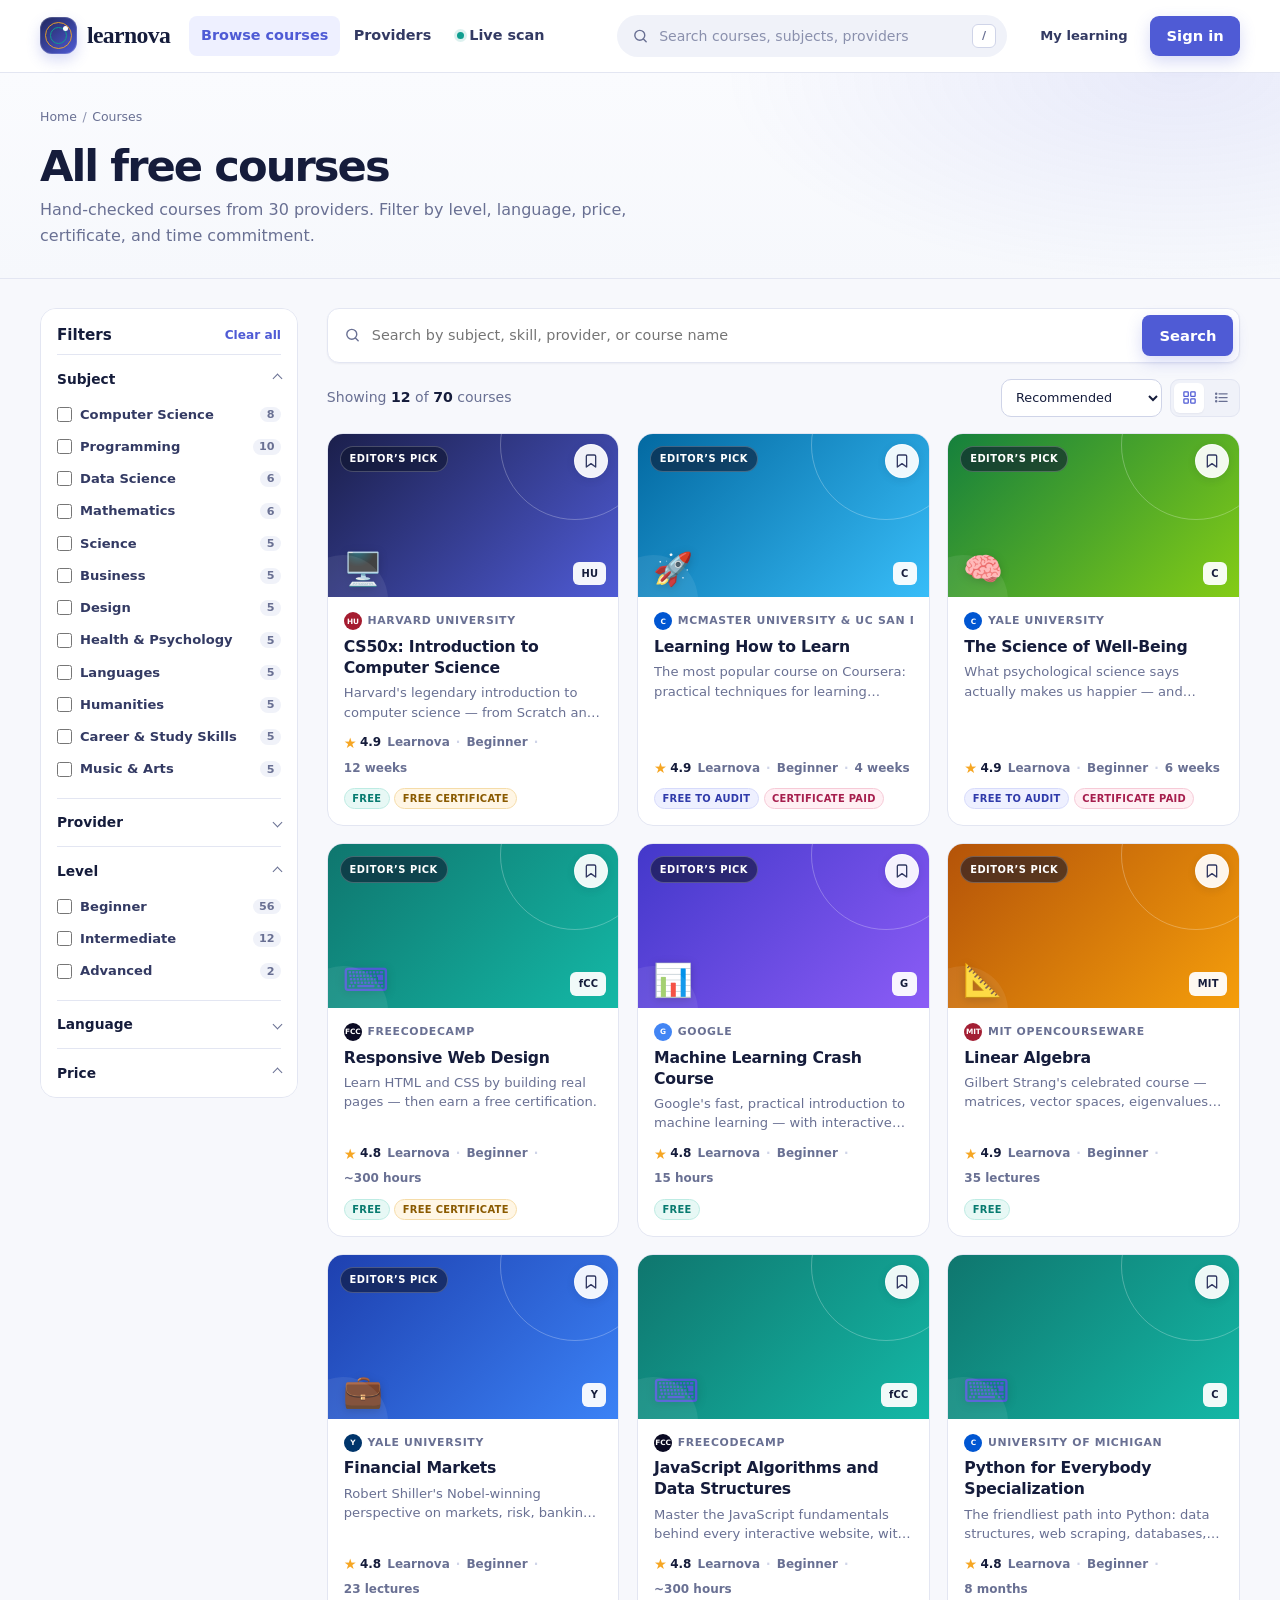
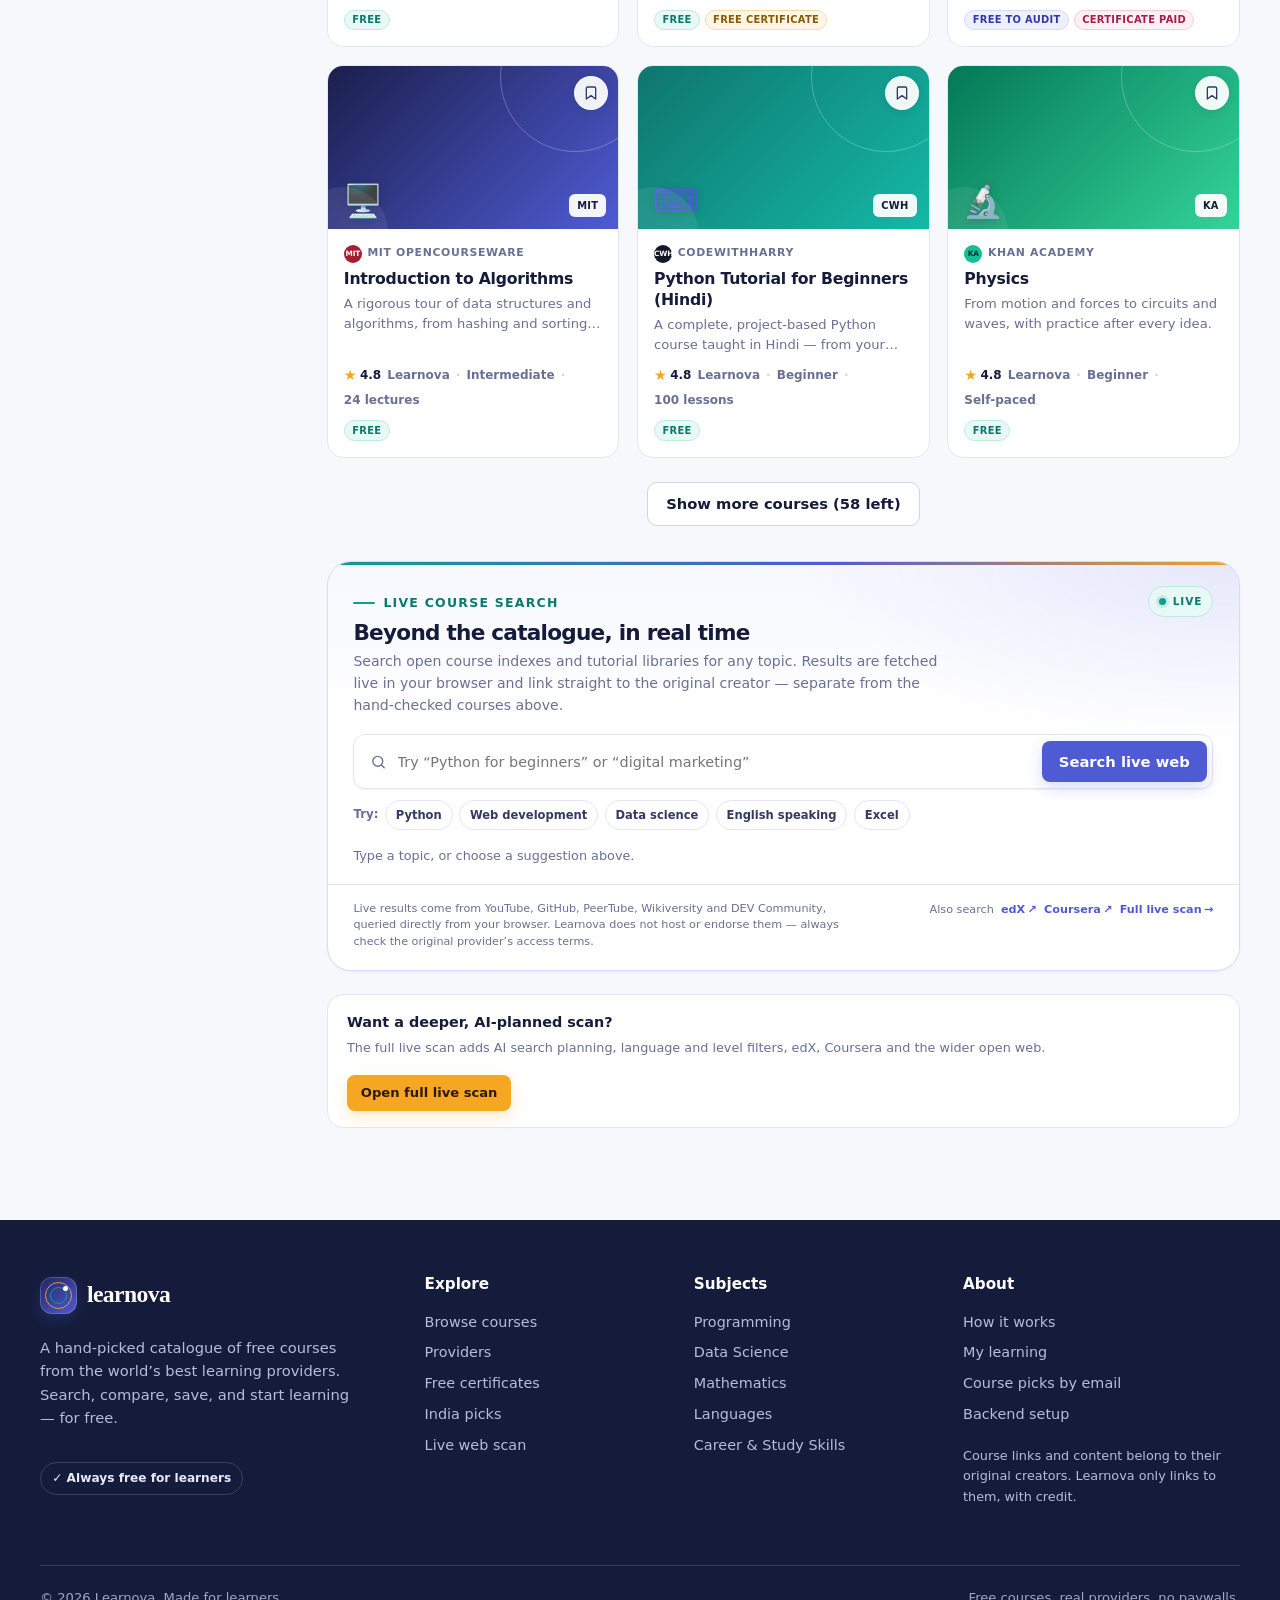
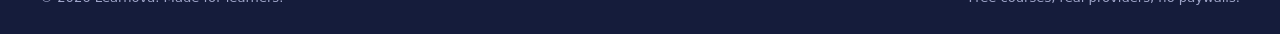
==== commit dd0b23f3: "Add live web course search to browse page" ====
--- a/courses.html
+++ b/courses.html
@@ -5,13 +5,13 @@
   <meta name="viewport" content="width=device-width, initial-scale=1.0" />
 
   <title>Browse free courses — Learnova</title>
-  <meta name="description" content="Browse 70 hand-picked free online courses from Harvard, MIT, freeCodeCamp, Khan Academy, Google and more. Filter by subject, level, language, price, certificate, and duration." />
+  <meta name="description" content="Browse 70 hand-picked free online courses from Harvard, MIT, freeCodeCamp, Khan Academy, Google and more. Filter by subject, level, language, price, certificate, and duration — then search the live web for more." />
   <meta name="theme-color" content="#151C3B" />
   <link rel="canonical" href="https://mavaletejas6-tiger.github.io/learnova/courses.html" />
 
   <meta property="og:type" content="website" />
   <meta property="og:title" content="Browse free courses — Learnova" />
-  <meta property="og:description" content="Filter 70 free courses by subject, level, language, certificate, and time commitment." />
+  <meta property="og:description" content="Filter 70 free courses by subject, level, language, certificate, and time commitment — then search live open sources for more." />
   <meta property="og:url" content="https://mavaletejas6-tiger.github.io/learnova/courses.html" />
   <meta name="twitter:card" content="summary" />
 
@@ -22,6 +22,7 @@
   <script src="assets/js/config.js" defer></script>
   <script src="assets/js/site.js" defer></script>
   <script src="assets/js/browse.js" defer></script>
+  <script src="assets/js/live-courses.js" defer></script>
 </head>
 
 <body data-page="browse">
@@ -164,12 +165,76 @@
             <button class="btn btn-outline" id="loadMoreBtn" type="button">Show more courses</button>
           </div>
 
+          <!-- ===================== LIVE COURSE SEARCH ===================== -->
+          <section class="live-courses" id="liveCourses" aria-labelledby="liveCoursesTitle">
+            <div class="live-courses-head">
+              <div class="live-courses-intro">
+                <span class="eyebrow">Live course search</span>
+                <h2 id="liveCoursesTitle">Beyond the catalogue, in real time</h2>
+                <p>Search open course indexes and tutorial libraries for any topic. Results are fetched live in your browser and link straight to the original creator — separate from the hand-checked courses above.</p>
+              </div>
+              <span class="live-badge"><span class="live-dot" aria-hidden="true"></span> Live</span>
+            </div>
+
+            <form class="live-search-form" id="liveSearchForm" role="search" aria-label="Search live course indexes">
+              <svg class="search-icon" viewBox="0 0 24 24" fill="none" stroke="currentColor" stroke-width="2" stroke-linecap="round" aria-hidden="true"><circle cx="11" cy="11" r="7"></circle><path d="m20 20-3.5-3.5"></path></svg>
+              <label class="sr-only" for="liveSearchInput">Search live course indexes</label>
+              <input id="liveSearchInput" type="search" placeholder="Try “Python for beginners” or “digital marketing”" autocomplete="off" maxlength="120" />
+              <button class="btn btn-primary" id="liveSearchBtn" type="submit">Search live web</button>
+            </form>
+
+            <div class="live-quick" id="liveQuick">
+              <span>Try:</span>
+              <button type="button" data-live-query="Python">Python</button>
+              <button type="button" data-live-query="Web development">Web development</button>
+              <button type="button" data-live-query="Data science">Data science</button>
+              <button type="button" data-live-query="English speaking">English speaking</button>
+              <button type="button" data-live-query="Excel">Excel</button>
+            </div>
+
+            <div class="live-meta-row">
+              <p class="live-status" id="liveStatus" role="status" aria-live="polite">Type a topic, or choose a suggestion above.</p>
+              <ul class="live-sources" id="liveSources" aria-label="Live source status" hidden></ul>
+            </div>
+
+            <div class="live-loading" id="liveLoading" hidden>
+              <span class="live-spinner" aria-hidden="true"></span>
+              <span>Searching the open indexes for real courses…</span>
+            </div>
+
+            <div class="live-grid" id="liveGrid" hidden></div>
+
+            <div class="live-empty" id="liveEmpty" hidden>
+              <span class="live-empty-icon" aria-hidden="true">🛰️</span>
+              <h3 id="liveEmptyTitle">No live matches yet</h3>
+              <p id="liveEmptyText">Try a shorter topic, or open the full live scan for a wider search.</p>
+              <div class="live-empty-actions">
+                <button class="btn btn-outline btn-sm" id="liveRetryBtn" type="button">Try again</button>
+                <a class="btn btn-amber btn-sm" id="liveScanLink" href="scan.html">Open full live scan</a>
+              </div>
+            </div>
+
+            <div class="live-more-wrap" id="liveMoreWrap" hidden>
+              <button class="btn btn-outline btn-sm" id="liveMoreBtn" type="button">Show more live results</button>
+            </div>
+
+            <div class="live-footer">
+              <p>Live results come from YouTube, GitHub, PeerTube, Wikiversity and DEV Community, queried directly from your browser. Learnova does not host or endorse them — always check the original provider’s access terms.</p>
+              <div class="live-elsewhere">
+                <span>Also search</span>
+                <a id="liveEdxLink" href="https://www.edx.org/search?q=free%20courses" target="_blank" rel="noopener noreferrer">edX <span aria-hidden="true">↗</span><span class="sr-only"> (opens in a new tab)</span></a>
+                <a id="liveCourseraLink" href="https://www.coursera.org/search?query=free%20courses" target="_blank" rel="noopener noreferrer">Coursera <span aria-hidden="true">↗</span><span class="sr-only"> (opens in a new tab)</span></a>
+                <a id="liveFullScanLink" href="scan.html">Full live scan <span aria-hidden="true">→</span></a>
+              </div>
+            </div>
+          </section>
+
           <div class="scan-callout">
             <div>
-              <strong>Can’t find the right course?</strong>
-              <span>The live scan searches YouTube, edX, Coursera, GitHub, PeerTube and the open web with you.</span>
-            </div>
-            <a class="btn btn-amber btn-sm" id="browseScanLink" href="scan.html">Try the live scan</a>
+              <strong>Want a deeper, AI-planned scan?</strong>
+              <span>The full live scan adds AI search planning, language and level filters, edX, Coursera and the wider open web.</span>
+            </div>
+            <a class="btn btn-amber btn-sm" id="browseScanLink" href="scan.html">Open full live scan</a>
           </div>
         </div>
       </div>
--- a/assets/css/site.css
+++ b/assets/css/site.css
@@ -906,6 +906,180 @@
 .scan-callout strong { display: block; font-size: .9rem; }
 .scan-callout span { color: var(--muted); font-size: .8rem; }
 .filter-overlay { display: none; }
+
+/* ---------- live course search (browse page only) ---------- */
+.live-courses {
+  position: relative; overflow: hidden;
+  margin-top: 2.2rem;
+  border: 1px solid var(--indigo-line);
+  border-radius: var(--radius-lg);
+  background:
+    radial-gradient(620px 260px at 100% 0%, rgba(79,91,213,.10), transparent 70%),
+    linear-gradient(180deg, #F7F8FF 0%, #FFFFFF 42%);
+  box-shadow: var(--shadow-sm);
+}
+.live-courses::before {
+  content: ""; position: absolute; inset: 0 0 auto 0; height: 3px;
+  background: linear-gradient(90deg, var(--teal), var(--indigo) 55%, var(--amber));
+}
+.live-courses-head {
+  display: flex; align-items: flex-start; justify-content: space-between;
+  gap: 1.2rem; padding: 1.5rem 1.6rem 0;
+}
+.live-courses-intro { max-width: 700px; }
+.live-courses .eyebrow { margin-bottom: .45rem; color: var(--teal-dark); }
+.live-courses .eyebrow::before { background: var(--teal); }
+.live-courses h2 { margin: 0 0 .35rem; font-size: 1.35rem; }
+.live-courses-intro p {
+  margin: 0; max-width: 68ch;
+  color: var(--muted); font-size: .88rem; line-height: 1.55;
+}
+.live-badge {
+  flex: 0 0 auto; display: inline-flex; align-items: center; gap: .42rem;
+  padding: .36rem .62rem; border-radius: 999px;
+  background: var(--teal-soft); border: 1px solid #BFE9E3;
+  color: var(--teal-dark); font-size: .66rem; font-weight: 800;
+  letter-spacing: .09em; text-transform: uppercase;
+}
+.live-badge .live-dot { background: var(--teal); animation: livePulse 1.8s ease-in-out infinite; }
+@keyframes livePulse {
+  0%, 100% { box-shadow: 0 0 0 3px rgba(15,158,143,.14); }
+  50% { box-shadow: 0 0 0 6px rgba(15,158,143,.04); }
+}
+.live-search-form {
+  position: relative; display: flex; align-items: center; gap: .4rem;
+  margin: 1.1rem 1.6rem 0; padding: .35rem;
+  background: #fff; border: 1px solid var(--line);
+  border-radius: 12px; box-shadow: var(--shadow-sm);
+  transition: border-color .15s ease, box-shadow .15s ease;
+}
+.live-search-form:focus-within {
+  border-color: var(--indigo-line);
+  box-shadow: 0 0 0 3px rgba(79,91,213,.10);
+}
+.live-search-form .search-icon { left: 1rem; width: 17px; height: 17px; }
+.live-search-form input {
+  flex: 1 1 auto; min-width: 0; height: 40px;
+  padding: .4rem .5rem .4rem 2.35rem;
+  background: transparent; border: 0; font-size: .9rem;
+}
+.live-search-form input:focus { outline: none; border: 0; box-shadow: none; }
+.live-search-form .btn { min-height: 40px; padding-inline: 1rem; border-radius: 8px; }
+.live-quick {
+  display: flex; align-items: center; flex-wrap: wrap; gap: .4rem;
+  margin: .7rem 1.6rem 0; color: var(--muted); font-size: .74rem;
+}
+.live-quick > span { font-weight: 700; }
+.live-quick button {
+  padding: .28rem .62rem; border-radius: 999px;
+  border: 1px solid var(--line); background: #fff;
+  color: var(--ink-soft); font-size: .72rem; font-weight: 650;
+  cursor: pointer; transition: border-color .15s ease, color .15s ease, background .15s ease;
+}
+.live-quick button:hover { border-color: var(--indigo-line); background: var(--indigo-soft); color: var(--indigo); }
+.live-meta-row {
+  display: flex; align-items: flex-start; justify-content: space-between;
+  gap: 1rem; flex-wrap: wrap; margin: 1rem 1.6rem 0;
+}
+.live-status { margin: 0; min-height: 1.2em; color: var(--muted); font-size: .8rem; overflow-wrap: anywhere; }
+.live-status strong { color: var(--ink); }
+.live-sources { display: flex; flex-wrap: wrap; gap: .35rem; list-style: none; margin: 0; padding: 0; }
+.live-source {
+  display: inline-flex; align-items: center; gap: .32rem;
+  padding: .22rem .5rem; border-radius: 999px;
+  border: 1px solid var(--line); background: #fff;
+  color: var(--muted); font-size: .68rem; font-weight: 650; white-space: nowrap;
+}
+.live-source b { color: var(--ink); font-weight: 800; }
+.live-source .dot { width: 5px; height: 5px; border-radius: 50%; background: var(--muted-2); }
+.live-source.is-busy .dot { background: var(--amber); animation: livePulse 1.4s ease-in-out infinite; }
+.live-source.is-ok .dot { background: var(--teal); }
+.live-source.is-fail { opacity: .58; }
+.live-source.is-fail .dot { background: var(--rose); }
+.live-loading {
+  display: flex; align-items: center; gap: .65rem;
+  margin: 1rem 1.6rem 0; padding: 1rem 1.1rem;
+  border: 1px dashed var(--line-strong); border-radius: 12px;
+  background: #fff; color: var(--muted); font-size: .84rem;
+}
+.live-spinner {
+  width: 18px; height: 18px; flex: 0 0 18px; border-radius: 50%;
+  border: 2px solid var(--indigo-line); border-top-color: var(--indigo);
+  animation: liveSpin .7s linear infinite;
+}
+@keyframes liveSpin { to { transform: rotate(360deg); } }
+.live-grid {
+  display: grid; grid-template-columns: repeat(3, minmax(0, 1fr));
+  gap: .75rem; padding: 1rem 1.6rem 0;
+}
+.live-card {
+  display: flex; flex-direction: column;
+  padding: .95rem 1rem; min-height: 188px;
+  border: 1px solid var(--line); border-radius: 12px;
+  background: #fff; color: var(--ink); text-decoration: none;
+  transition: transform .15s ease, box-shadow .15s ease, border-color .15s ease;
+}
+.live-card:hover {
+  transform: translateY(-2px); color: var(--ink);
+  border-color: var(--indigo-line); box-shadow: var(--shadow);
+}
+.live-card-top { display: flex; align-items: center; justify-content: space-between; gap: .5rem; margin-bottom: .6rem; }
+.live-source-tag {
+  display: inline-flex; align-items: center; gap: .32rem;
+  padding: .18rem .46rem; border-radius: 999px;
+  background: var(--surface-2); color: var(--ink-soft);
+  font-size: .63rem; font-weight: 800; letter-spacing: .01em;
+}
+.live-source-tag::before { content: ""; width: 5px; height: 5px; border-radius: 50%; background: var(--src, var(--indigo)); }
+.live-source-tag[data-source="youtube"] { --src: #D92D20; background: #FEF3F2; color: #B42318; }
+.live-source-tag[data-source="github"] { --src: #24292F; background: #F3F4F6; color: #24292F; }
+.live-source-tag[data-source="peertube"] { --src: #2D6CDF; background: #EEF4FF; color: #2457B8; }
+.live-source-tag[data-source="wikimedia"] { --src: #0F766E; background: #ECFDF5; color: #0B6B63; }
+.live-source-tag[data-source="devto"] { --src: #111827; background: #F3F4F6; color: #111827; }
+.live-kind { color: var(--muted); font-size: .63rem; font-weight: 650; white-space: nowrap; }
+.live-card h3 {
+  display: -webkit-box; -webkit-box-orient: vertical; -webkit-line-clamp: 3;
+  overflow: hidden; margin: 0 0 .35rem;
+  font-size: .92rem; line-height: 1.35; letter-spacing: 0; overflow-wrap: anywhere;
+}
+.live-card p {
+  display: -webkit-box; -webkit-box-orient: vertical; -webkit-line-clamp: 2;
+  overflow: hidden; margin: 0 0 .7rem;
+  color: var(--muted); font-size: .76rem; line-height: 1.45;
+}
+.live-card-meta { margin-top: auto; display: flex; flex-wrap: wrap; gap: .25rem .65rem; color: var(--muted); font-size: .68rem; overflow-wrap: anywhere; }
+.live-card-cta {
+  display: flex; align-items: center; justify-content: space-between; gap: .5rem;
+  margin-top: .75rem; padding-top: .62rem; border-top: 1px solid var(--line);
+  color: var(--indigo); font-size: .71rem; font-weight: 800;
+}
+.live-card-cta span { transition: transform .15s ease; }
+.live-card:hover .live-card-cta span { transform: translate(2px, -2px); }
+.live-empty {
+  margin: 1rem 1.6rem 0; padding: 1.6rem 1.2rem; text-align: center;
+  border: 1px dashed var(--line-strong); border-radius: 12px; background: #fff;
+}
+.live-empty-icon {
+  display: grid; place-items: center; width: 44px; height: 44px;
+  margin: 0 auto .7rem; border-radius: 12px; background: var(--surface-2); font-size: 1.15rem;
+}
+.live-empty h3 { margin: 0 0 .25rem; font-size: 1rem; overflow-wrap: anywhere; }
+.live-empty p { margin: 0 auto; max-width: 52ch; color: var(--muted); font-size: .82rem; overflow-wrap: anywhere; }
+.live-empty-actions { display: flex; flex-wrap: wrap; gap: .5rem; justify-content: center; margin-top: .9rem; }
+.live-more-wrap { display: flex; justify-content: center; padding: .9rem 1.6rem 0; }
+.live-footer {
+  display: flex; align-items: flex-start; justify-content: space-between;
+  gap: 1rem; flex-wrap: wrap;
+  margin-top: 1.1rem; padding: 1rem 1.6rem 1.2rem;
+  border-top: 1px solid var(--line);
+}
+.live-footer p { margin: 0; max-width: 70ch; color: var(--muted); font-size: .7rem; line-height: 1.5; }
+.live-elsewhere { display: flex; align-items: center; flex-wrap: wrap; gap: .45rem; color: var(--muted); font-size: .7rem; }
+.live-elsewhere a {
+  display: inline-flex; align-items: center; gap: .15rem;
+  color: var(--indigo); font-weight: 700; text-decoration: none;
+}
+.live-elsewhere a:hover { text-decoration: underline; }
 
 /* ---------- 8. Course detail page ---------- */
 .course-hero {
@@ -1296,6 +1470,7 @@
   .main-nav { gap: 0; }
   .main-nav a { padding-inline: .55rem; font-size: .86rem; }
   .header-search { max-width: 330px; }
+  .live-grid { grid-template-columns: repeat(2, minmax(0, 1fr)); }
   .hero-inner { gap: 2.5rem; }
   .hero-art { min-height: 380px; }
 }
@@ -1406,6 +1581,17 @@
   .browse-toolbar { align-items: flex-start; }
   .toolbar-controls { width: 100%; justify-content: space-between; }
   .sort-select { flex: 1; min-width: 0; }
+  .live-courses-head { flex-direction: column; gap: .75rem; padding: 1.25rem 1rem 0; }
+  .live-search-form { flex-wrap: wrap; margin: 1rem 1rem 0; }
+  .live-search-form input { flex-basis: 100%; padding-left: 2.35rem; }
+  .live-search-form .search-icon { top: calc(.35rem + 20px); }
+  .live-search-form .btn { width: 100%; }
+  .live-quick { margin: .65rem 1rem 0; }
+  .live-meta-row { margin: .9rem 1rem 0; }
+  .live-grid { grid-template-columns: 1fr; padding: .9rem 1rem 0; }
+  .live-loading, .live-empty { margin: .9rem 1rem 0; }
+  .live-more-wrap { padding: .8rem 1rem 0; }
+  .live-footer { padding: 1rem 1rem 1.1rem; }
   .review-summary { grid-template-columns: 1fr; gap: .9rem; }
   .rating-bars { max-width: 320px; }
   .info-grid { grid-template-columns: 1fr; }
@@ -1456,11 +1642,11 @@
 @media (prefers-reduced-motion: reduce) {
   html { scroll-behavior: auto; }
   *, *::before, *::after { animation-duration: .001ms !important; animation-iteration-count: 1 !important; transition-duration: .001ms !important; }
-  .btn:hover, .course-card:hover, .subject-tile:hover, .collection-card:hover, .provider-card:hover { transform: none; }
+  .btn:hover, .course-card:hover, .subject-tile:hover, .collection-card:hover, .provider-card:hover, .live-card:hover { transform: none; }
 }
 
 @media print {
-  .site-header, .site-footer, .save-btn, .enroll-card, .filters, .browse-toolbar, .related-section, .scan-callout { display: none !important; }
+  .site-header, .site-footer, .save-btn, .enroll-card, .filters, .browse-toolbar, .related-section, .live-courses, .scan-callout { display: none !important; }
   body { background: #fff; }
   .course-hero, .course-body { padding: 0; }
   a { color: inherit; }
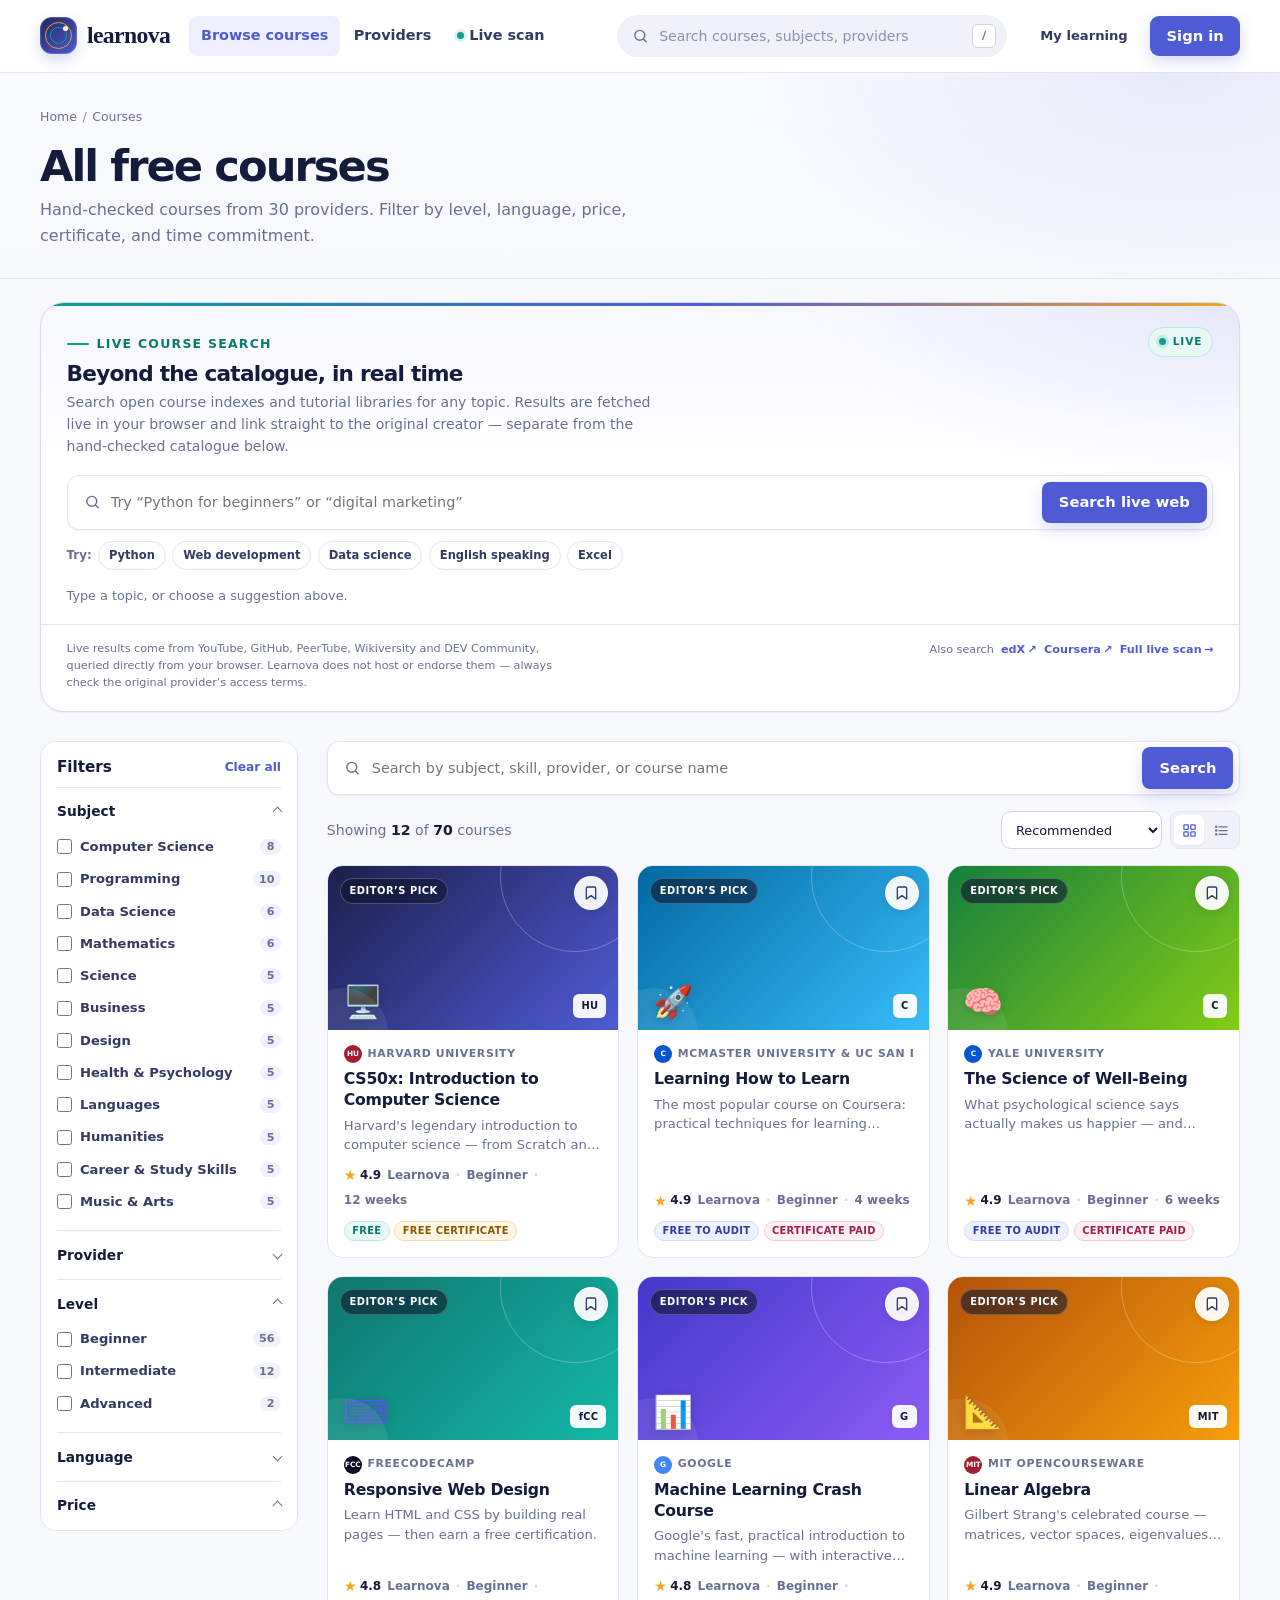
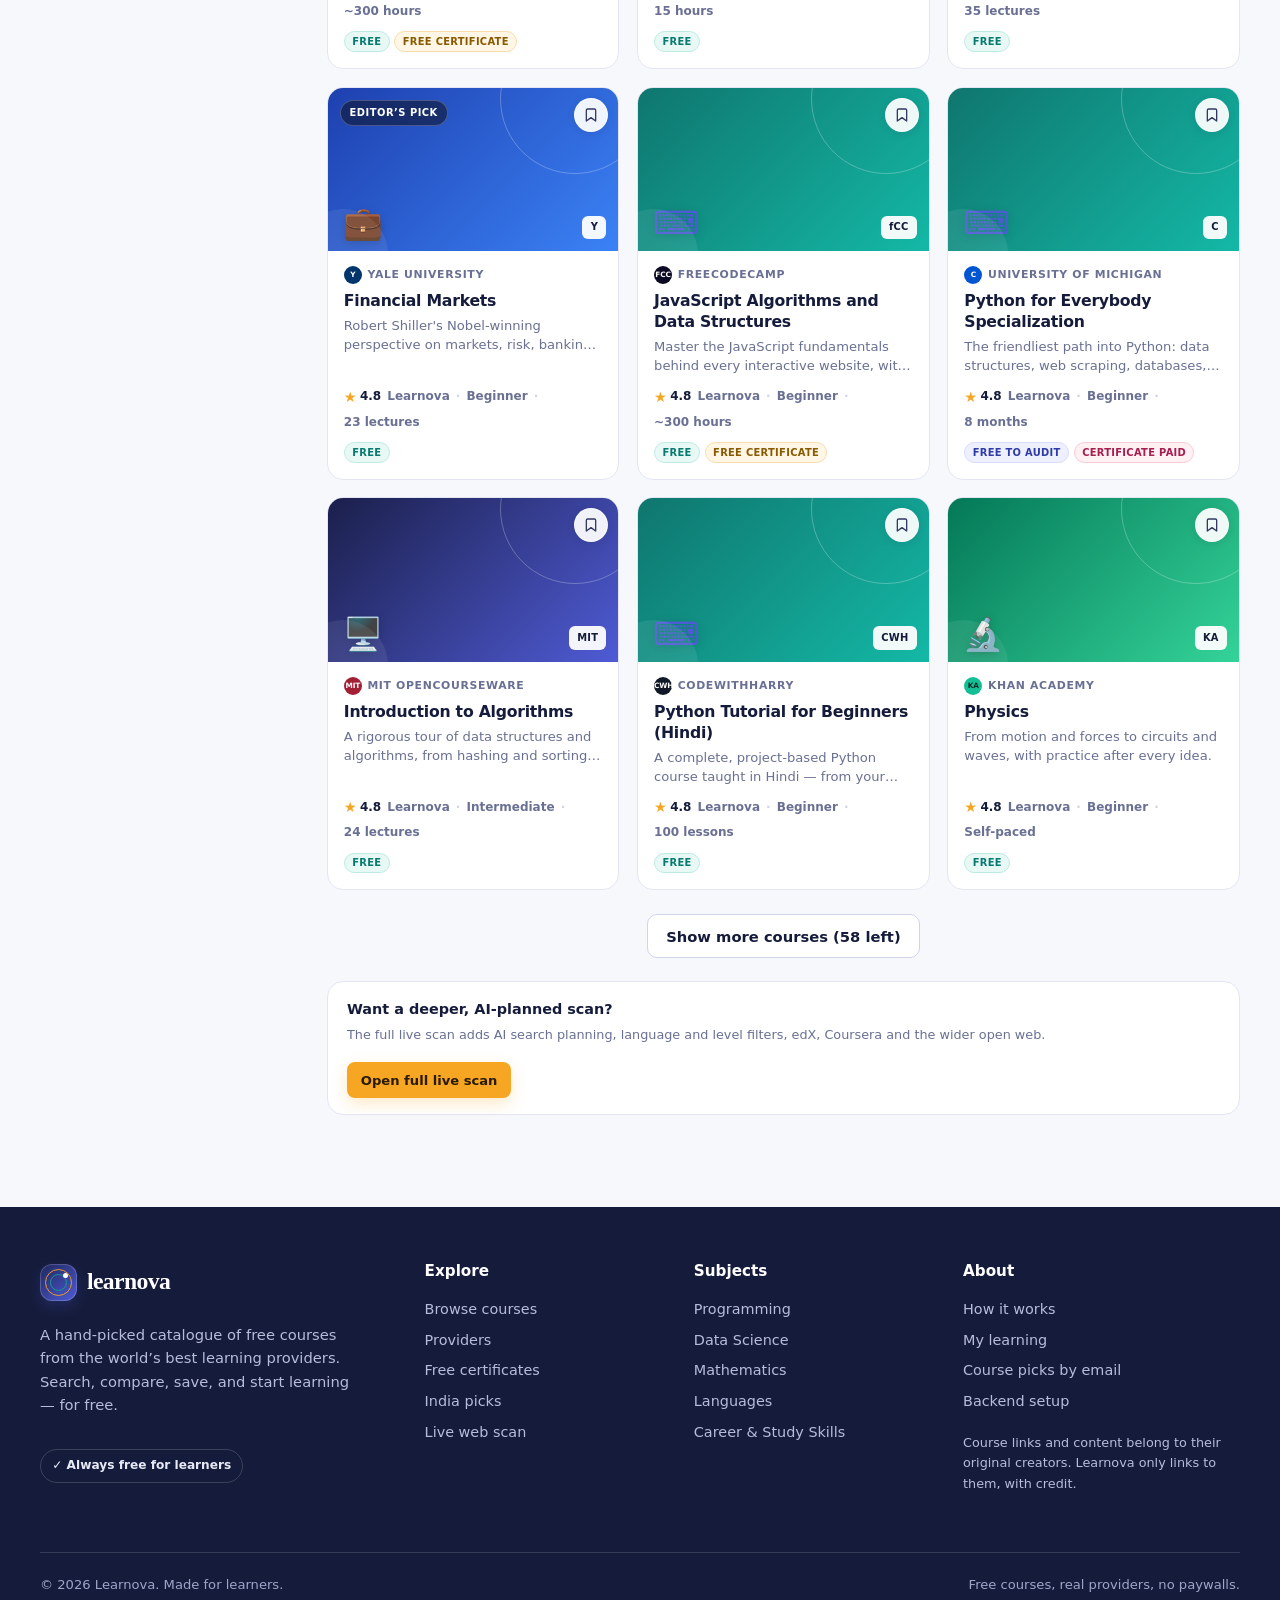
==== commit cb1a053b: "Move live course search to top of browse page" ====
--- a/courses.html
+++ b/courses.html
@@ -96,6 +96,70 @@
     </section>
 
     <div class="container">
+      <!-- ===================== LIVE COURSE SEARCH ===================== -->
+      <section class="live-courses live-courses--top" id="liveCourses" aria-labelledby="liveCoursesTitle">
+        <div class="live-courses-head">
+          <div class="live-courses-intro">
+            <span class="eyebrow">Live course search</span>
+            <h2 id="liveCoursesTitle">Beyond the catalogue, in real time</h2>
+            <p>Search open course indexes and tutorial libraries for any topic. Results are fetched live in your browser and link straight to the original creator — separate from the hand-checked catalogue below.</p>
+          </div>
+          <span class="live-badge"><span class="live-dot" aria-hidden="true"></span> Live</span>
+        </div>
+
+        <form class="live-search-form" id="liveSearchForm" role="search" aria-label="Search live course indexes">
+          <svg class="search-icon" viewBox="0 0 24 24" fill="none" stroke="currentColor" stroke-width="2" stroke-linecap="round" aria-hidden="true"><circle cx="11" cy="11" r="7"></circle><path d="m20 20-3.5-3.5"></path></svg>
+          <label class="sr-only" for="liveSearchInput">Search live course indexes</label>
+          <input id="liveSearchInput" type="search" placeholder="Try “Python for beginners” or “digital marketing”" autocomplete="off" maxlength="120" />
+          <button class="btn btn-primary" id="liveSearchBtn" type="submit">Search live web</button>
+        </form>
+
+        <div class="live-quick" id="liveQuick">
+          <span>Try:</span>
+          <button type="button" data-live-query="Python">Python</button>
+          <button type="button" data-live-query="Web development">Web development</button>
+          <button type="button" data-live-query="Data science">Data science</button>
+          <button type="button" data-live-query="English speaking">English speaking</button>
+          <button type="button" data-live-query="Excel">Excel</button>
+        </div>
+
+        <div class="live-meta-row">
+          <p class="live-status" id="liveStatus" role="status" aria-live="polite">Type a topic, or choose a suggestion above.</p>
+          <ul class="live-sources" id="liveSources" aria-label="Live source status" hidden></ul>
+        </div>
+
+        <div class="live-loading" id="liveLoading" hidden>
+          <span class="live-spinner" aria-hidden="true"></span>
+          <span>Searching the open indexes for real courses…</span>
+        </div>
+
+        <div class="live-grid" id="liveGrid" hidden></div>
+
+        <div class="live-empty" id="liveEmpty" hidden>
+          <span class="live-empty-icon" aria-hidden="true">🛰️</span>
+          <h3 id="liveEmptyTitle">No live matches yet</h3>
+          <p id="liveEmptyText">Try a shorter topic, or open the full live scan for a wider search.</p>
+          <div class="live-empty-actions">
+            <button class="btn btn-outline btn-sm" id="liveRetryBtn" type="button">Try again</button>
+            <a class="btn btn-amber btn-sm" id="liveScanLink" href="scan.html">Open full live scan</a>
+          </div>
+        </div>
+
+        <div class="live-more-wrap" id="liveMoreWrap" hidden>
+          <button class="btn btn-outline btn-sm" id="liveMoreBtn" type="button">Show more live results</button>
+        </div>
+
+        <div class="live-footer">
+          <p>Live results come from YouTube, GitHub, PeerTube, Wikiversity and DEV Community, queried directly from your browser. Learnova does not host or endorse them — always check the original provider’s access terms.</p>
+          <div class="live-elsewhere">
+            <span>Also search</span>
+            <a id="liveEdxLink" href="https://www.edx.org/search?q=free%20courses" target="_blank" rel="noopener noreferrer">edX <span aria-hidden="true">↗</span><span class="sr-only"> (opens in a new tab)</span></a>
+            <a id="liveCourseraLink" href="https://www.coursera.org/search?query=free%20courses" target="_blank" rel="noopener noreferrer">Coursera <span aria-hidden="true">↗</span><span class="sr-only"> (opens in a new tab)</span></a>
+            <a id="liveFullScanLink" href="scan.html">Full live scan <span aria-hidden="true">→</span></a>
+          </div>
+        </div>
+      </section>
+
       <div class="browse-layout">
         <!-- ===================== FILTERS ===================== -->
         <aside class="filters" id="filters" aria-label="Filter courses">
@@ -165,70 +229,6 @@
             <button class="btn btn-outline" id="loadMoreBtn" type="button">Show more courses</button>
           </div>
 
-          <!-- ===================== LIVE COURSE SEARCH ===================== -->
-          <section class="live-courses" id="liveCourses" aria-labelledby="liveCoursesTitle">
-            <div class="live-courses-head">
-              <div class="live-courses-intro">
-                <span class="eyebrow">Live course search</span>
-                <h2 id="liveCoursesTitle">Beyond the catalogue, in real time</h2>
-                <p>Search open course indexes and tutorial libraries for any topic. Results are fetched live in your browser and link straight to the original creator — separate from the hand-checked courses above.</p>
-              </div>
-              <span class="live-badge"><span class="live-dot" aria-hidden="true"></span> Live</span>
-            </div>
-
-            <form class="live-search-form" id="liveSearchForm" role="search" aria-label="Search live course indexes">
-              <svg class="search-icon" viewBox="0 0 24 24" fill="none" stroke="currentColor" stroke-width="2" stroke-linecap="round" aria-hidden="true"><circle cx="11" cy="11" r="7"></circle><path d="m20 20-3.5-3.5"></path></svg>
-              <label class="sr-only" for="liveSearchInput">Search live course indexes</label>
-              <input id="liveSearchInput" type="search" placeholder="Try “Python for beginners” or “digital marketing”" autocomplete="off" maxlength="120" />
-              <button class="btn btn-primary" id="liveSearchBtn" type="submit">Search live web</button>
-            </form>
-
-            <div class="live-quick" id="liveQuick">
-              <span>Try:</span>
-              <button type="button" data-live-query="Python">Python</button>
-              <button type="button" data-live-query="Web development">Web development</button>
-              <button type="button" data-live-query="Data science">Data science</button>
-              <button type="button" data-live-query="English speaking">English speaking</button>
-              <button type="button" data-live-query="Excel">Excel</button>
-            </div>
-
-            <div class="live-meta-row">
-              <p class="live-status" id="liveStatus" role="status" aria-live="polite">Type a topic, or choose a suggestion above.</p>
-              <ul class="live-sources" id="liveSources" aria-label="Live source status" hidden></ul>
-            </div>
-
-            <div class="live-loading" id="liveLoading" hidden>
-              <span class="live-spinner" aria-hidden="true"></span>
-              <span>Searching the open indexes for real courses…</span>
-            </div>
-
-            <div class="live-grid" id="liveGrid" hidden></div>
-
-            <div class="live-empty" id="liveEmpty" hidden>
-              <span class="live-empty-icon" aria-hidden="true">🛰️</span>
-              <h3 id="liveEmptyTitle">No live matches yet</h3>
-              <p id="liveEmptyText">Try a shorter topic, or open the full live scan for a wider search.</p>
-              <div class="live-empty-actions">
-                <button class="btn btn-outline btn-sm" id="liveRetryBtn" type="button">Try again</button>
-                <a class="btn btn-amber btn-sm" id="liveScanLink" href="scan.html">Open full live scan</a>
-              </div>
-            </div>
-
-            <div class="live-more-wrap" id="liveMoreWrap" hidden>
-              <button class="btn btn-outline btn-sm" id="liveMoreBtn" type="button">Show more live results</button>
-            </div>
-
-            <div class="live-footer">
-              <p>Live results come from YouTube, GitHub, PeerTube, Wikiversity and DEV Community, queried directly from your browser. Learnova does not host or endorse them — always check the original provider’s access terms.</p>
-              <div class="live-elsewhere">
-                <span>Also search</span>
-                <a id="liveEdxLink" href="https://www.edx.org/search?q=free%20courses" target="_blank" rel="noopener noreferrer">edX <span aria-hidden="true">↗</span><span class="sr-only"> (opens in a new tab)</span></a>
-                <a id="liveCourseraLink" href="https://www.coursera.org/search?query=free%20courses" target="_blank" rel="noopener noreferrer">Coursera <span aria-hidden="true">↗</span><span class="sr-only"> (opens in a new tab)</span></a>
-                <a id="liveFullScanLink" href="scan.html">Full live scan <span aria-hidden="true">→</span></a>
-              </div>
-            </div>
-          </section>
-
           <div class="scan-callout">
             <div>
               <strong>Want a deeper, AI-planned scan?</strong>
--- a/assets/css/site.css
+++ b/assets/css/site.css
@@ -922,6 +922,7 @@
   content: ""; position: absolute; inset: 0 0 auto 0; height: 3px;
   background: linear-gradient(90deg, var(--teal), var(--indigo) 55%, var(--amber));
 }
+.live-courses--top { margin-top: 1.4rem; }
 .live-courses-head {
   display: flex; align-items: flex-start; justify-content: space-between;
   gap: 1.2rem; padding: 1.5rem 1.6rem 0;
@@ -1470,7 +1471,6 @@
   .main-nav { gap: 0; }
   .main-nav a { padding-inline: .55rem; font-size: .86rem; }
   .header-search { max-width: 330px; }
-  .live-grid { grid-template-columns: repeat(2, minmax(0, 1fr)); }
   .hero-inner { gap: 2.5rem; }
   .hero-art { min-height: 380px; }
 }
@@ -1502,6 +1502,7 @@
   .menu-toggle { margin-left: auto; }
   .header-actions .btn-primary { padding-inline: .8rem; }
   .browse-layout { grid-template-columns: 1fr; padding-top: 1.2rem; }
+  .live-grid { grid-template-columns: repeat(2, minmax(0, 1fr)); }
   .filters-toggle { display: inline-flex; }
   .filter-done { display: inline-flex; }
   .filters {
@@ -1582,6 +1583,7 @@
   .toolbar-controls { width: 100%; justify-content: space-between; }
   .sort-select { flex: 1; min-width: 0; }
   .live-courses-head { flex-direction: column; gap: .75rem; padding: 1.25rem 1rem 0; }
+  .live-courses--top { margin-top: 1rem; }
   .live-search-form { flex-wrap: wrap; margin: 1rem 1rem 0; }
   .live-search-form input { flex-basis: 100%; padding-left: 2.35rem; }
   .live-search-form .search-icon { top: calc(.35rem + 20px); }
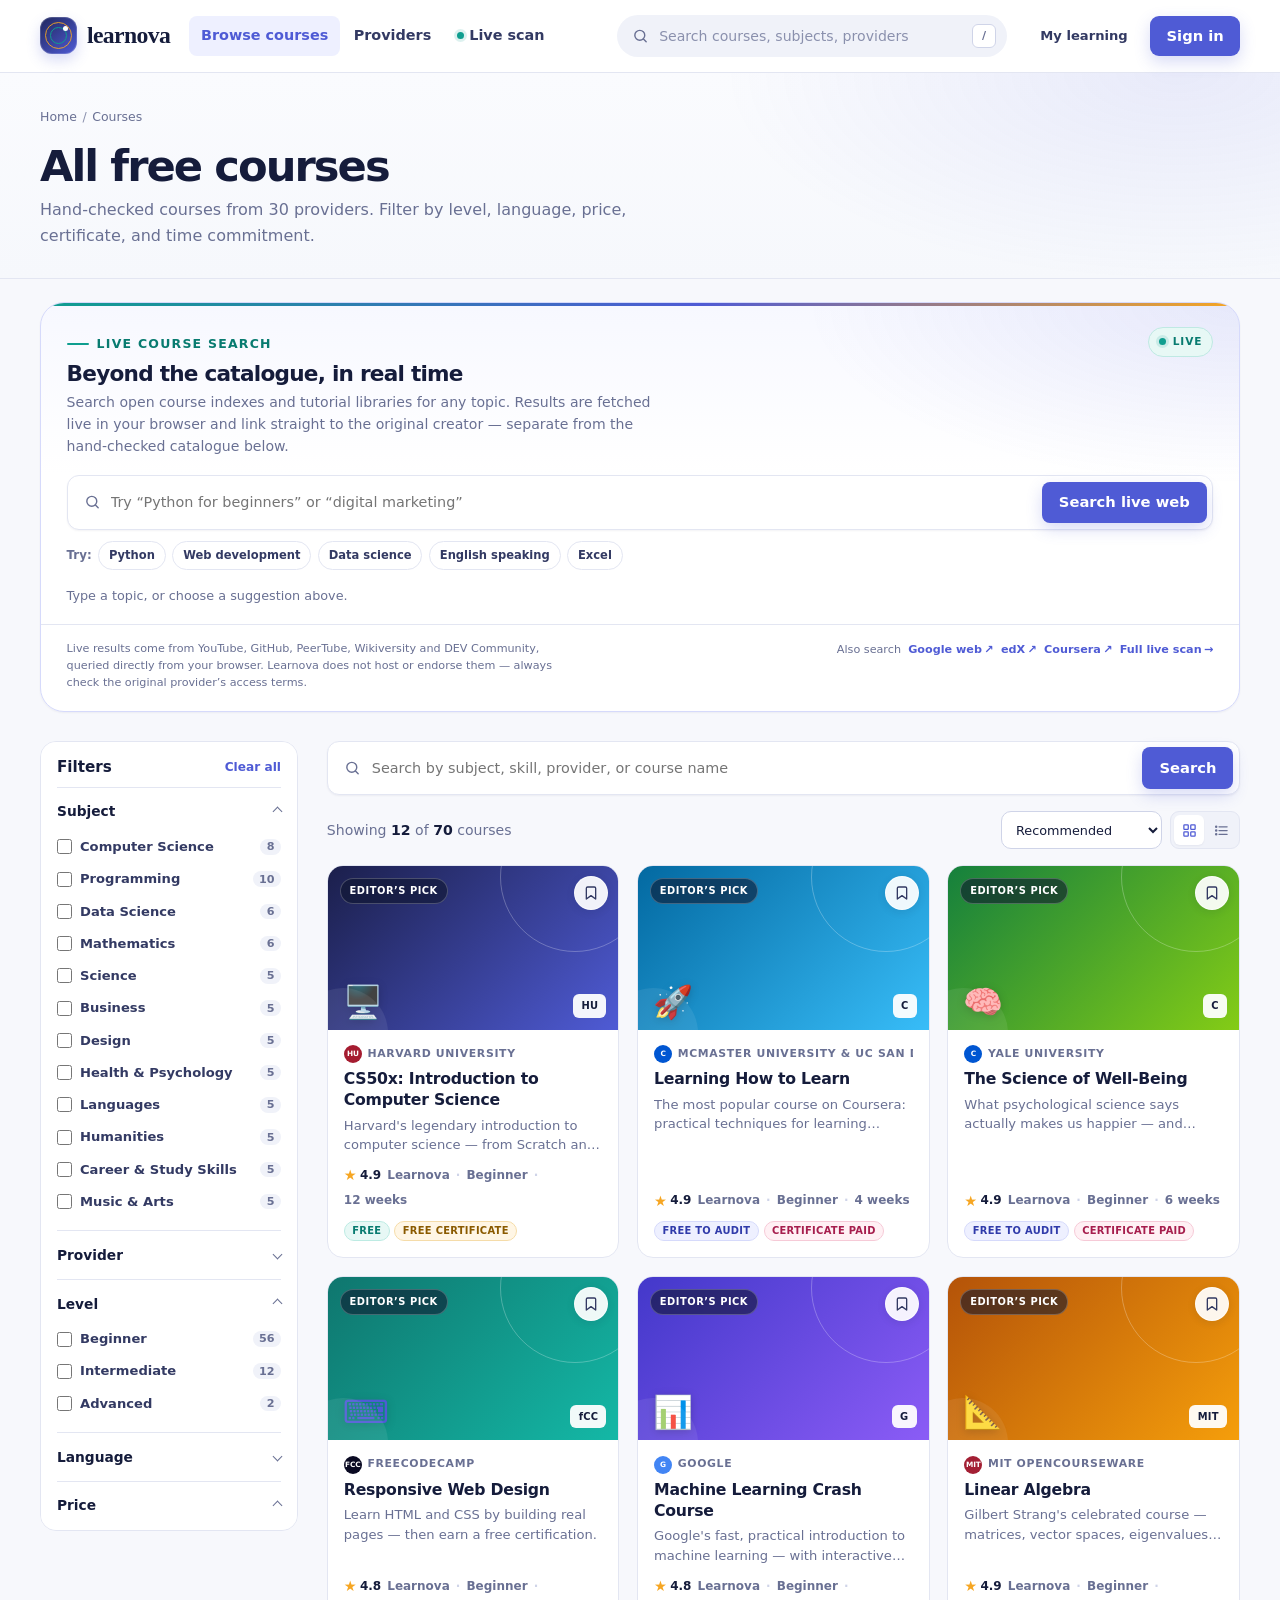
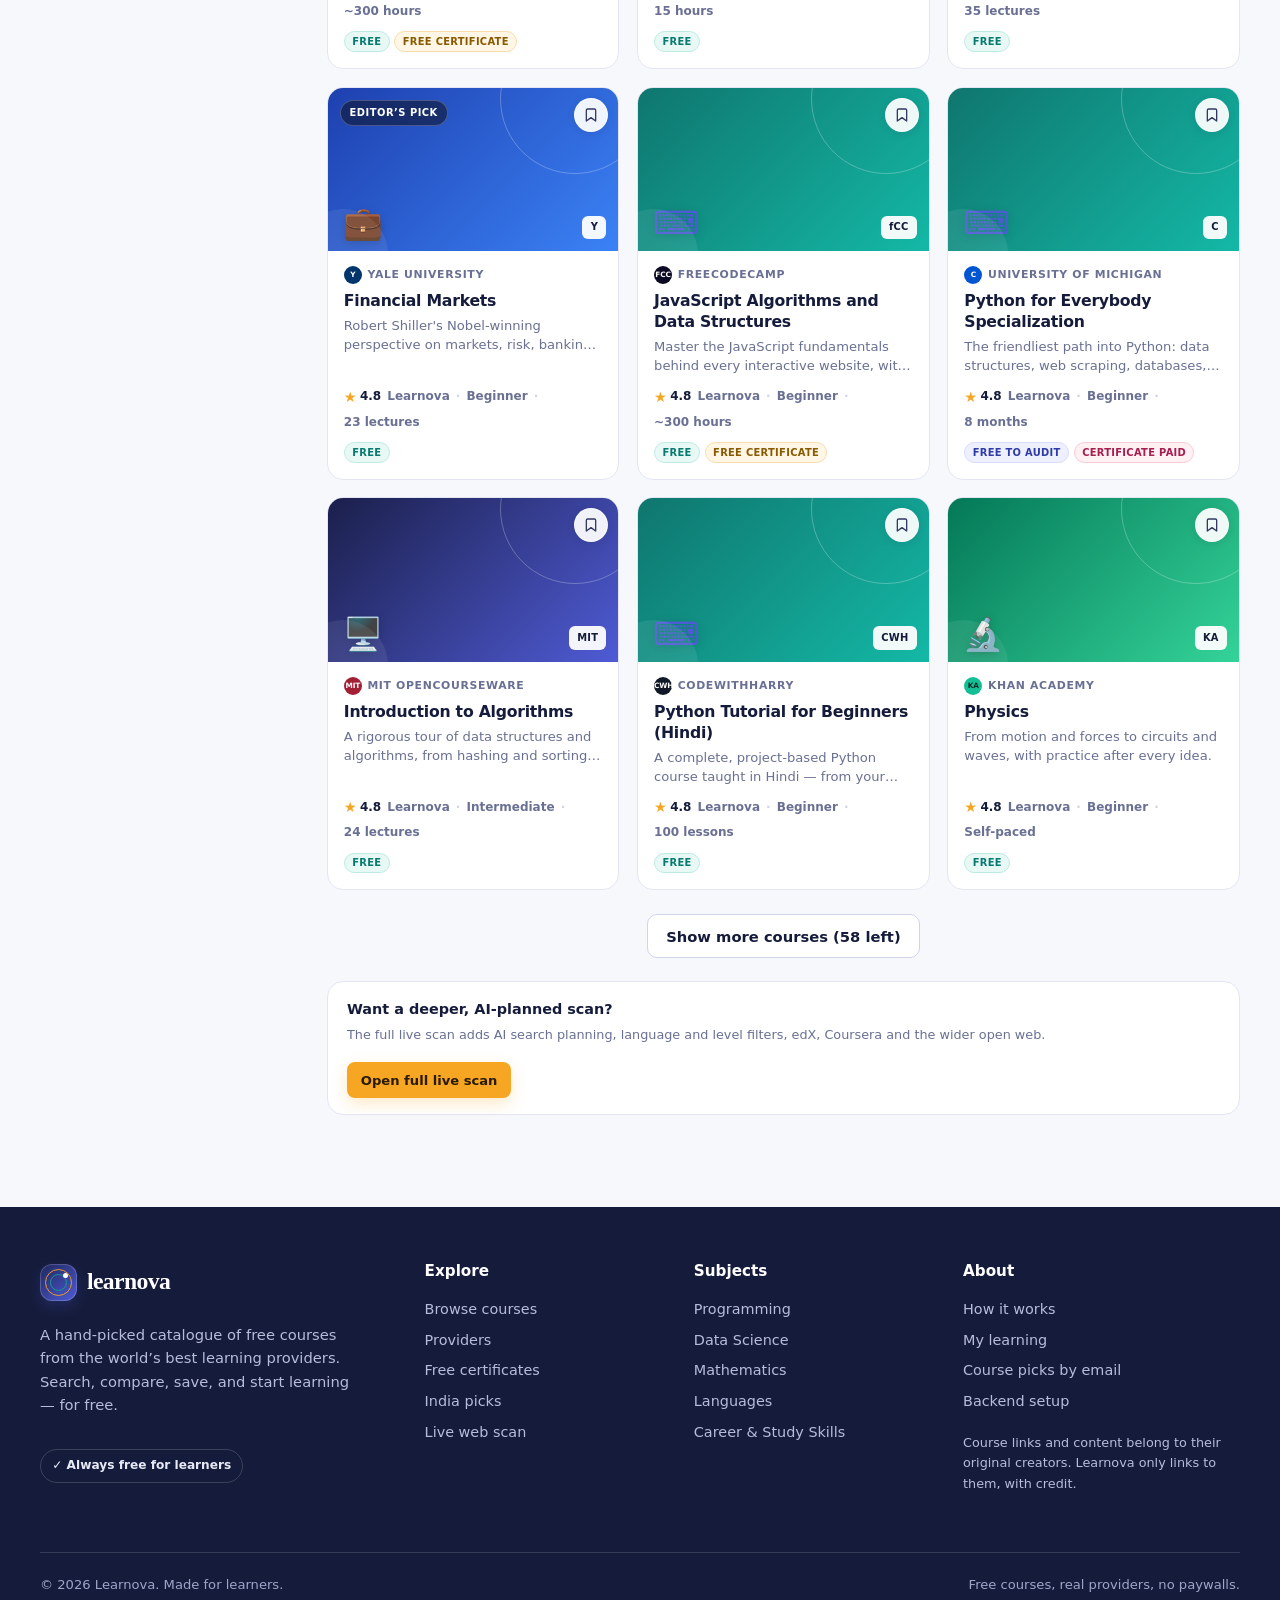
==== commit b523e547: "Add Google web search links to live scanning" ====
--- a/courses.html
+++ b/courses.html
@@ -153,6 +153,7 @@
           <p>Live results come from YouTube, GitHub, PeerTube, Wikiversity and DEV Community, queried directly from your browser. Learnova does not host or endorse them — always check the original provider’s access terms.</p>
           <div class="live-elsewhere">
             <span>Also search</span>
+            <a id="liveGoogleLink" href="https://www.google.com/search?q=free%20courses" target="_blank" rel="noopener noreferrer">Google web <span aria-hidden="true">↗</span><span class="sr-only"> (opens in a new tab)</span></a>
             <a id="liveEdxLink" href="https://www.edx.org/search?q=free%20courses" target="_blank" rel="noopener noreferrer">edX <span aria-hidden="true">↗</span><span class="sr-only"> (opens in a new tab)</span></a>
             <a id="liveCourseraLink" href="https://www.coursera.org/search?query=free%20courses" target="_blank" rel="noopener noreferrer">Coursera <span aria-hidden="true">↗</span><span class="sr-only"> (opens in a new tab)</span></a>
             <a id="liveFullScanLink" href="scan.html">Full live scan <span aria-hidden="true">→</span></a>
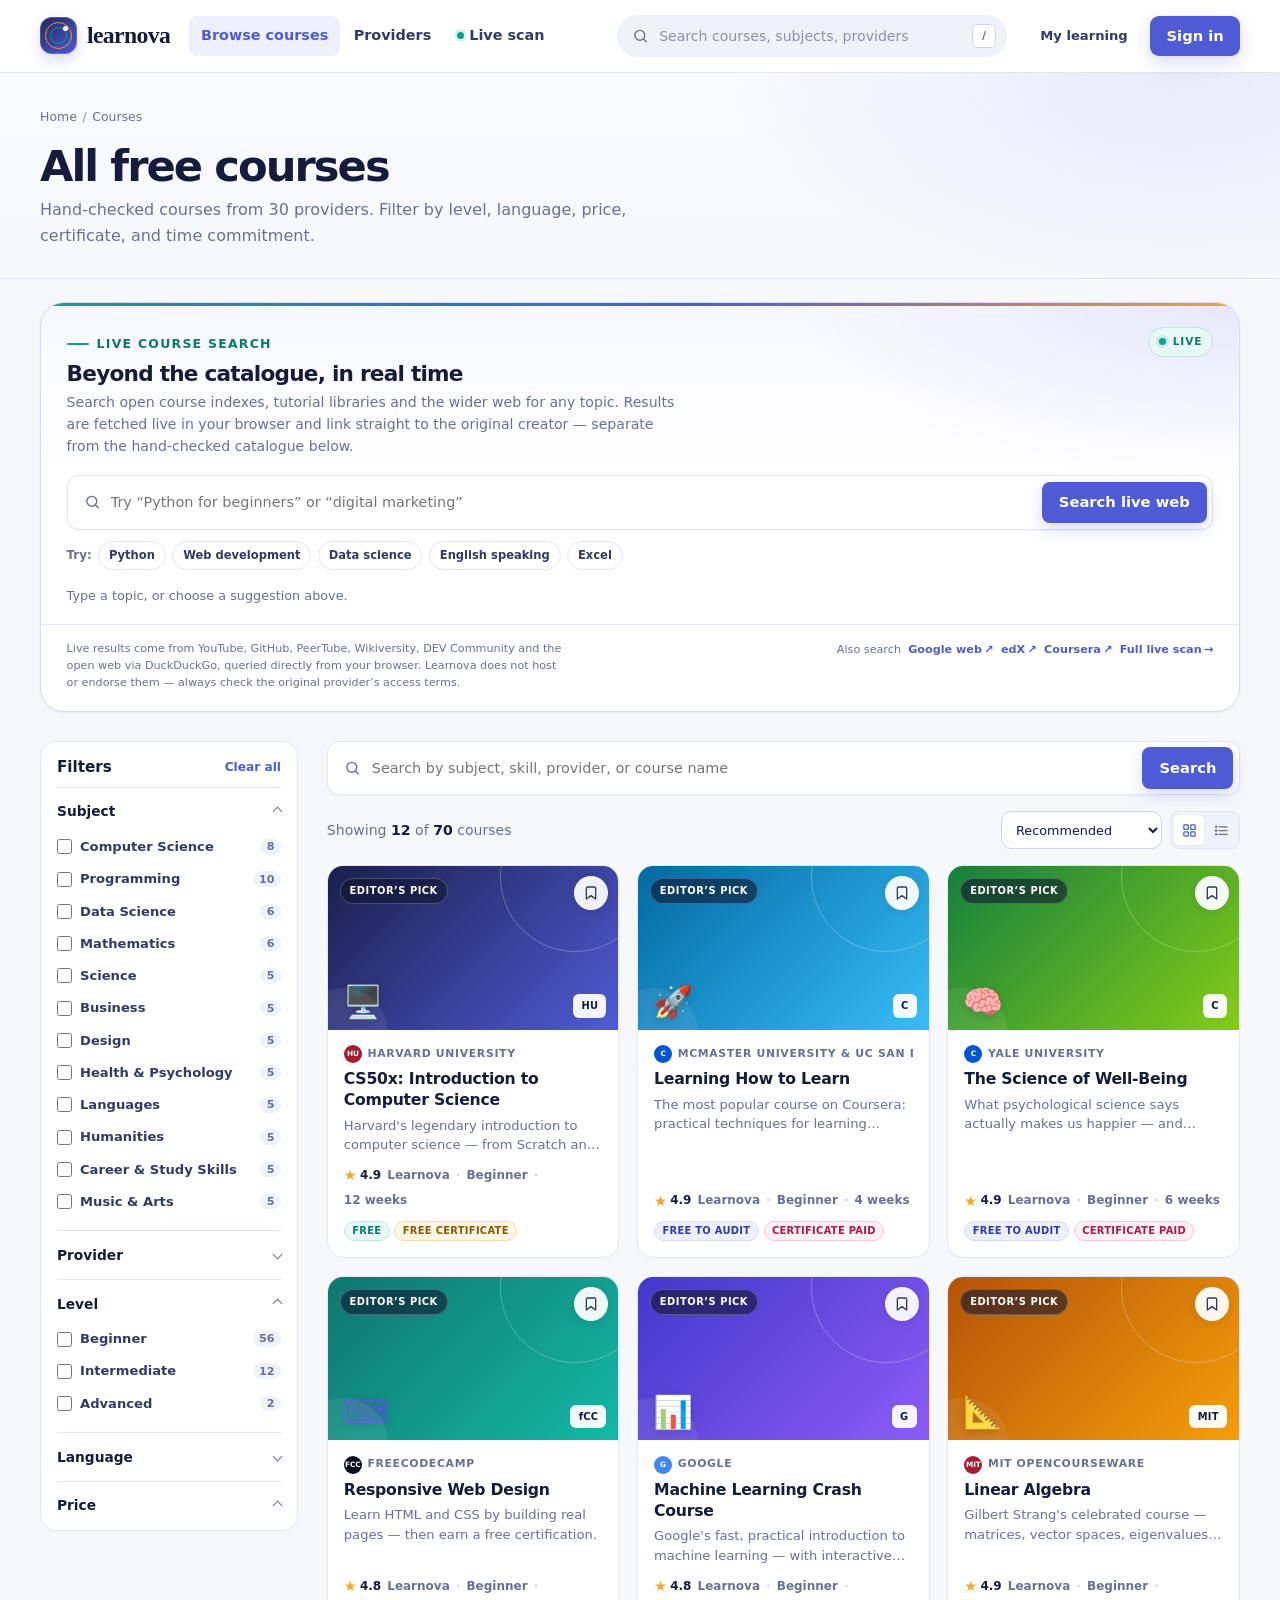
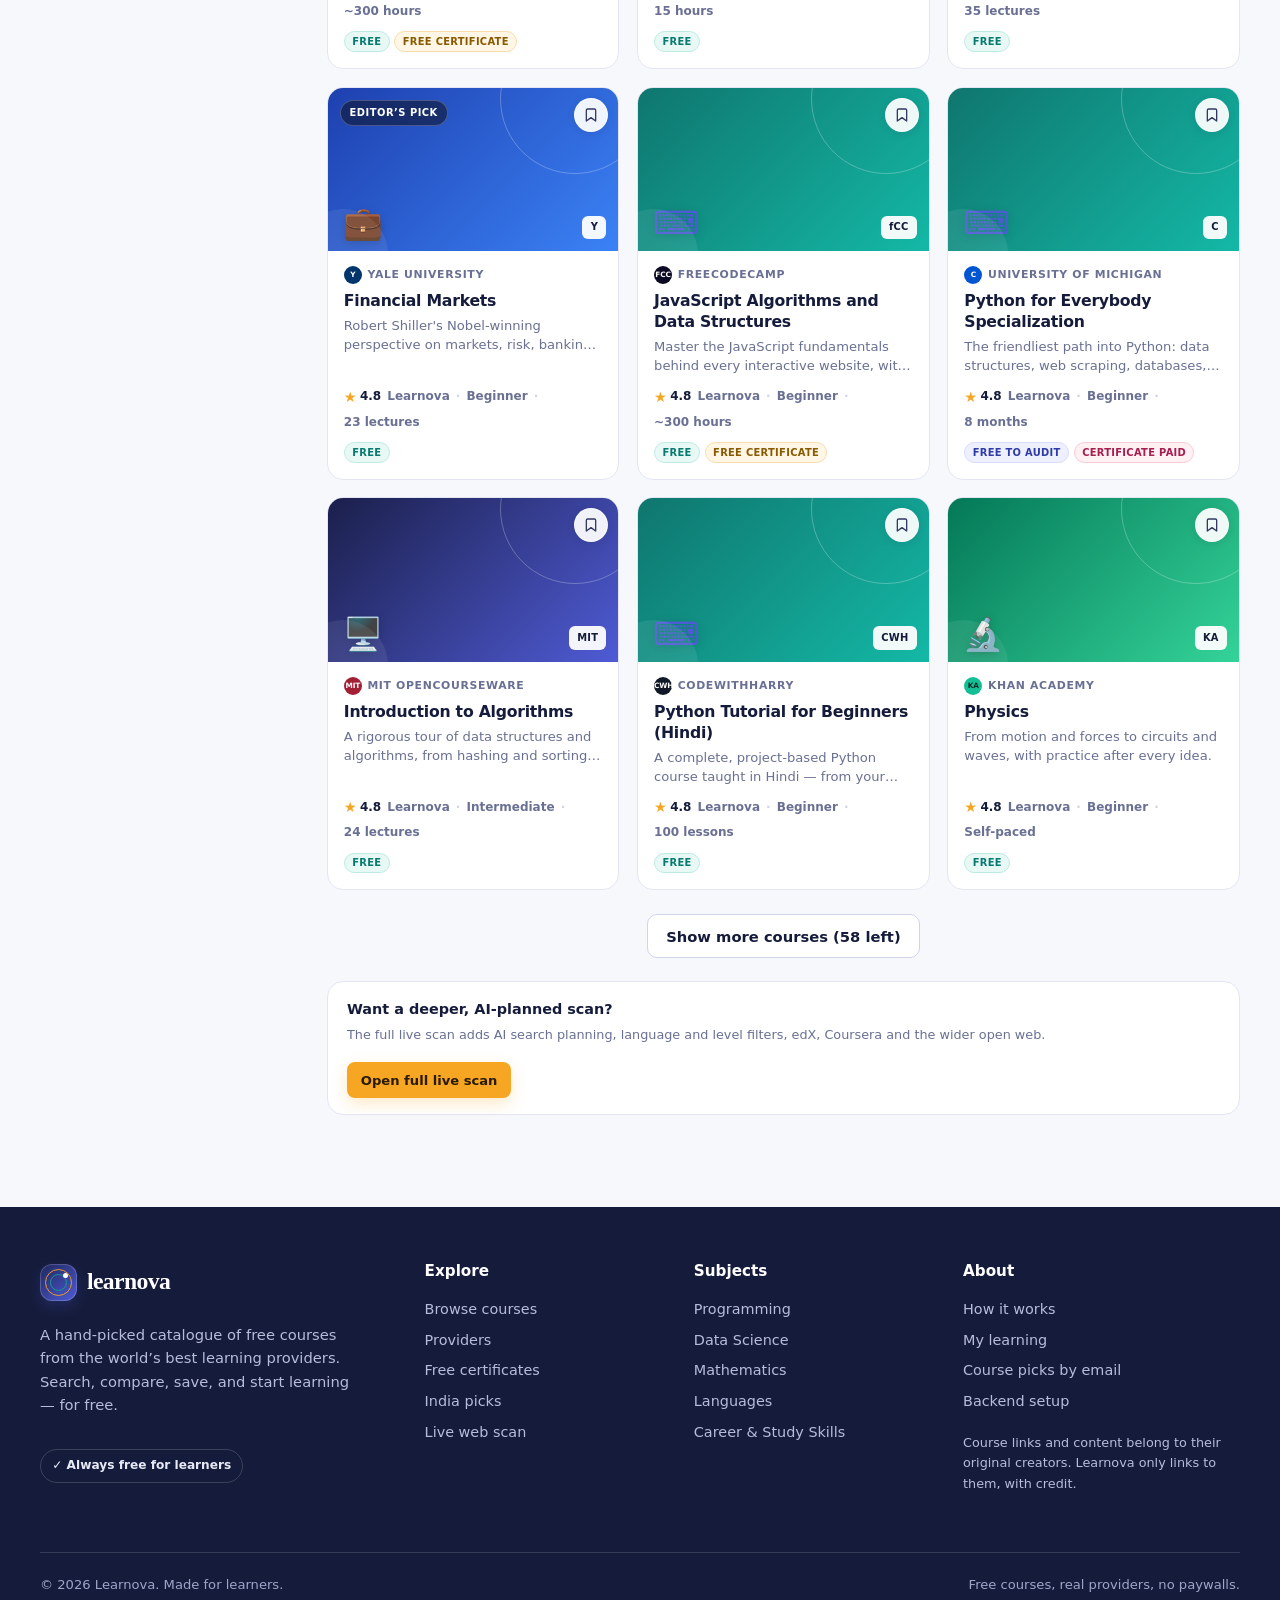
==== commit 476da7d3: "Add in-page web results to live course search" ====
--- a/courses.html
+++ b/courses.html
@@ -102,7 +102,7 @@
           <div class="live-courses-intro">
             <span class="eyebrow">Live course search</span>
             <h2 id="liveCoursesTitle">Beyond the catalogue, in real time</h2>
-            <p>Search open course indexes and tutorial libraries for any topic. Results are fetched live in your browser and link straight to the original creator — separate from the hand-checked catalogue below.</p>
+            <p>Search open course indexes, tutorial libraries and the wider web for any topic. Results are fetched live in your browser and link straight to the original creator — separate from the hand-checked catalogue below.</p>
           </div>
           <span class="live-badge"><span class="live-dot" aria-hidden="true"></span> Live</span>
         </div>
@@ -150,7 +150,7 @@
         </div>
 
         <div class="live-footer">
-          <p>Live results come from YouTube, GitHub, PeerTube, Wikiversity and DEV Community, queried directly from your browser. Learnova does not host or endorse them — always check the original provider’s access terms.</p>
+          <p>Live results come from YouTube, GitHub, PeerTube, Wikiversity, DEV Community and the open web via DuckDuckGo, queried directly from your browser. Learnova does not host or endorse them — always check the original provider’s access terms.</p>
           <div class="live-elsewhere">
             <span>Also search</span>
             <a id="liveGoogleLink" href="https://www.google.com/search?q=free%20courses" target="_blank" rel="noopener noreferrer">Google web <span aria-hidden="true">↗</span><span class="sr-only"> (opens in a new tab)</span></a>
--- a/assets/css/site.css
+++ b/assets/css/site.css
@@ -1033,6 +1033,7 @@
 }
 .live-source-tag::before { content: ""; width: 5px; height: 5px; border-radius: 50%; background: var(--src, var(--indigo)); }
 .live-source-tag[data-source="youtube"] { --src: #D92D20; background: #FEF3F2; color: #B42318; }
+.live-source-tag[data-source="web"] { --src: #0E7490; background: #ECFEFF; color: #155E75; }
 .live-source-tag[data-source="github"] { --src: #24292F; background: #F3F4F6; color: #24292F; }
 .live-source-tag[data-source="peertube"] { --src: #2D6CDF; background: #EEF4FF; color: #2457B8; }
 .live-source-tag[data-source="wikimedia"] { --src: #0F766E; background: #ECFDF5; color: #0B6B63; }
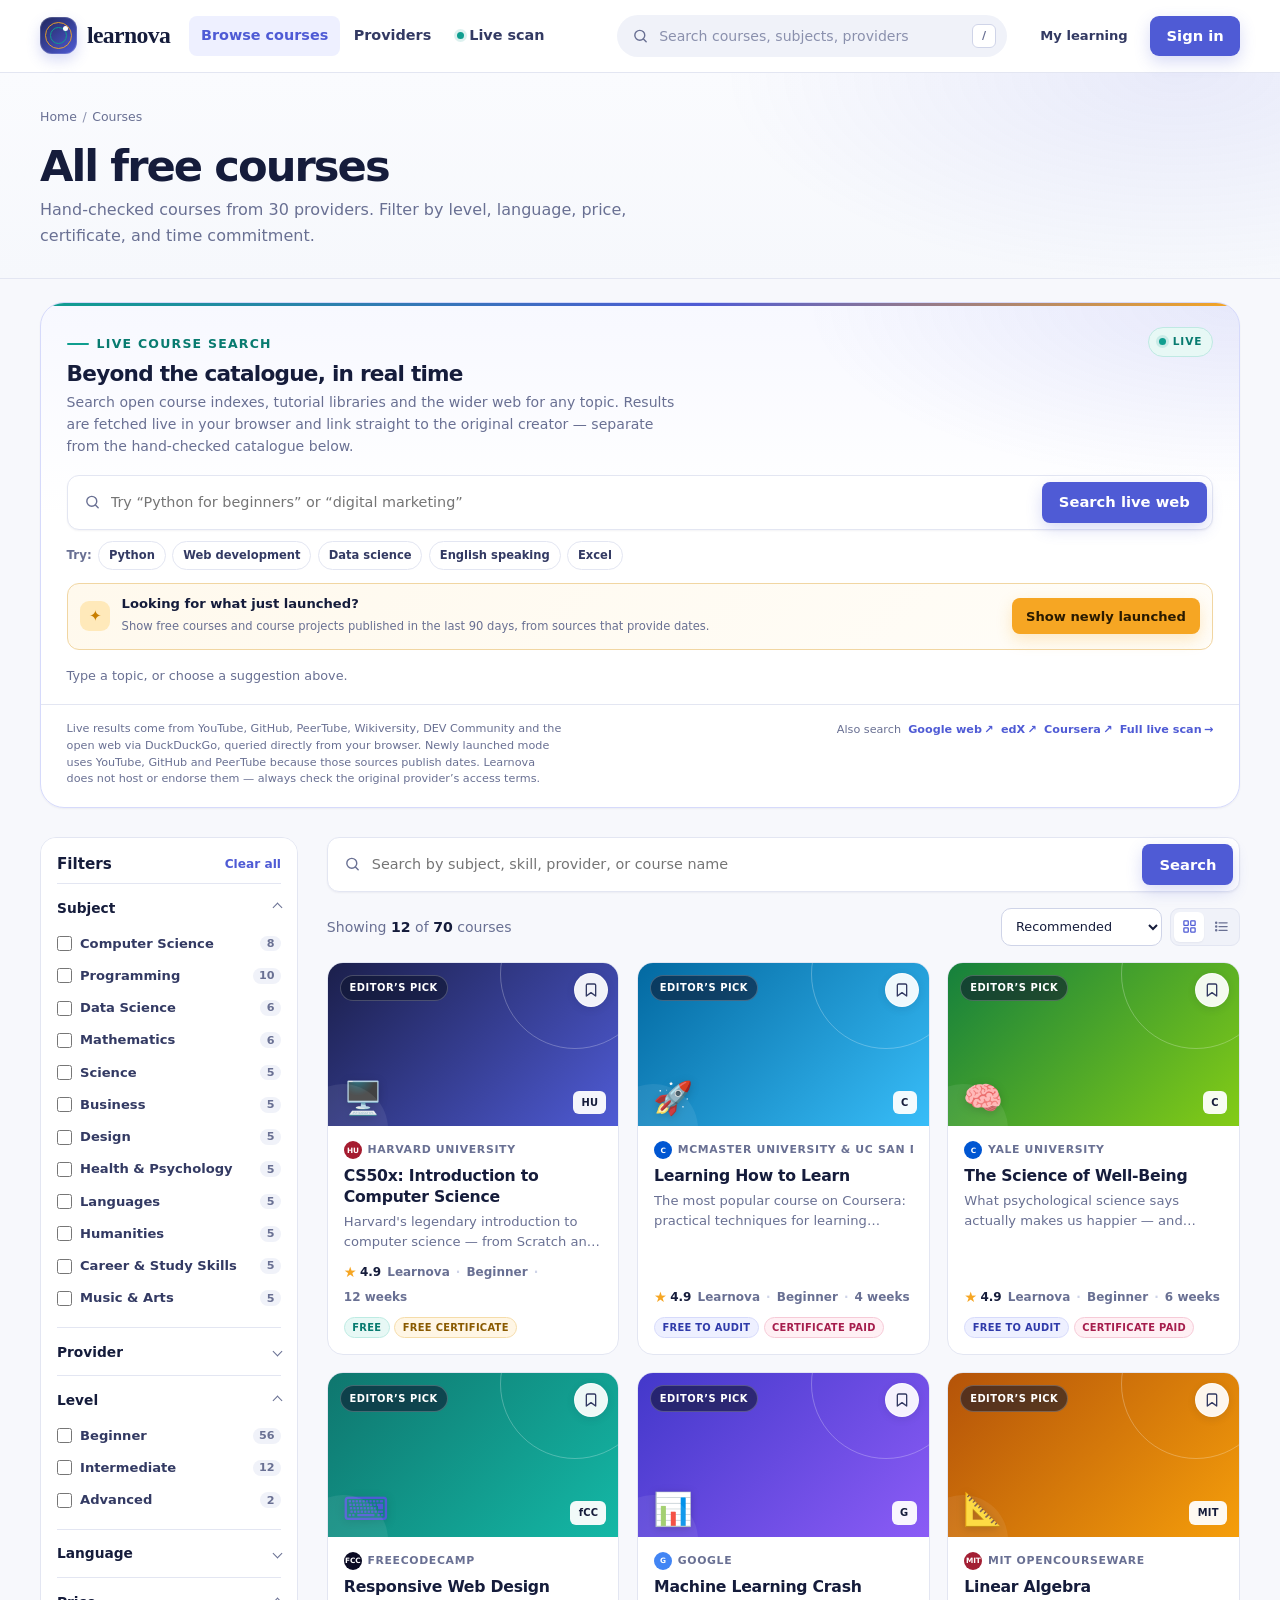
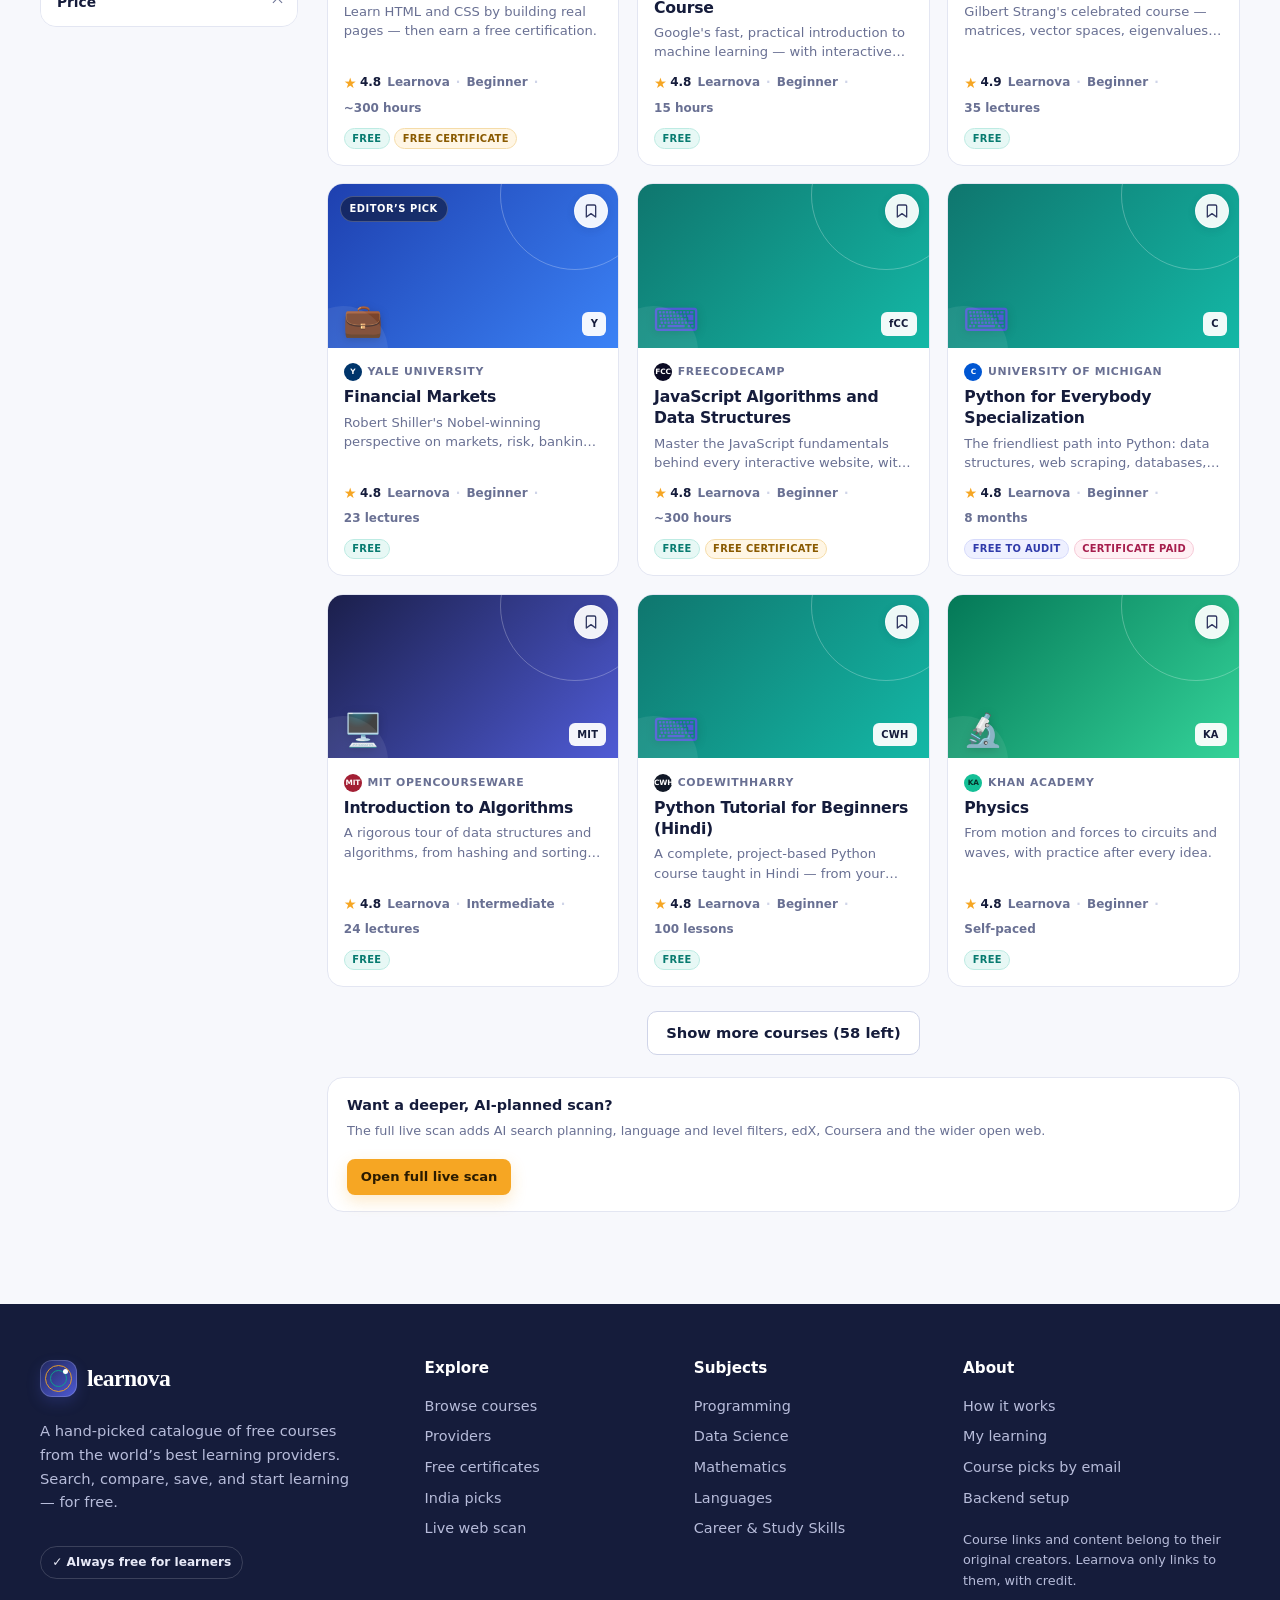
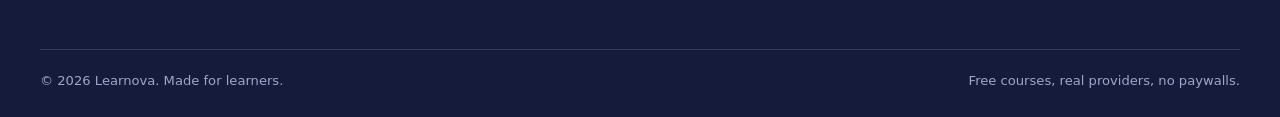
==== commit 7bc023de: "Add newly launched live course mode" ====
--- a/courses.html
+++ b/courses.html
@@ -123,6 +123,20 @@
           <button type="button" data-live-query="Excel">Excel</button>
         </div>
 
+        <div class="live-fresh" id="liveFresh">
+          <span class="live-fresh-icon" aria-hidden="true">✦</span>
+          <div class="live-fresh-copy">
+            <strong>Looking for what just launched?</strong>
+            <span>Show free courses and course projects published in the last 90 days, from sources that provide dates.</span>
+          </div>
+          <button class="btn btn-amber btn-sm" id="liveFreshBtn" type="button" aria-pressed="false">Show newly launched</button>
+        </div>
+
+        <div class="live-fresh-active" id="liveFreshActive" hidden>
+          <span><span class="live-dot" aria-hidden="true"></span> Newly launched only · last 90 days</span>
+          <button type="button" id="liveFreshClearBtn">Show all time</button>
+        </div>
+
         <div class="live-meta-row">
           <p class="live-status" id="liveStatus" role="status" aria-live="polite">Type a topic, or choose a suggestion above.</p>
           <ul class="live-sources" id="liveSources" aria-label="Live source status" hidden></ul>
@@ -141,6 +155,7 @@
           <p id="liveEmptyText">Try a shorter topic, or open the full live scan for a wider search.</p>
           <div class="live-empty-actions">
             <button class="btn btn-outline btn-sm" id="liveRetryBtn" type="button">Try again</button>
+            <button class="btn btn-outline btn-sm" id="liveFreshEmptyBtn" type="button" hidden>Show all-time results</button>
             <a class="btn btn-amber btn-sm" id="liveScanLink" href="scan.html">Open full live scan</a>
           </div>
         </div>
@@ -150,7 +165,7 @@
         </div>
 
         <div class="live-footer">
-          <p>Live results come from YouTube, GitHub, PeerTube, Wikiversity, DEV Community and the open web via DuckDuckGo, queried directly from your browser. Learnova does not host or endorse them — always check the original provider’s access terms.</p>
+          <p>Live results come from YouTube, GitHub, PeerTube, Wikiversity, DEV Community and the open web via DuckDuckGo, queried directly from your browser. Newly launched mode uses YouTube, GitHub and PeerTube because those sources publish dates. Learnova does not host or endorse them — always check the original provider’s access terms.</p>
           <div class="live-elsewhere">
             <span>Also search</span>
             <a id="liveGoogleLink" href="https://www.google.com/search?q=free%20courses" target="_blank" rel="noopener noreferrer">Google web <span aria-hidden="true">↗</span><span class="sr-only"> (opens in a new tab)</span></a>
--- a/assets/css/site.css
+++ b/assets/css/site.css
@@ -435,6 +435,10 @@
   font-size: .78rem; font-weight: 600; text-decoration: none;
 }
 .trend-chip:hover { background: #fff; border-color: var(--indigo-line); color: var(--indigo); }
+.trend-chip--new {
+  border-color: #F1D6A2; background: var(--amber-soft); color: var(--amber-dark);
+}
+.trend-chip--new:hover { border-color: var(--amber); background: #FFF1D2; color: var(--amber-dark); }
 .hero-stats { display: flex; flex-wrap: wrap; gap: 1.5rem; margin-top: 1.65rem; }
 .hero-stat strong { display: block; font-size: 1.15rem; color: var(--ink); letter-spacing: -.02em; }
 .hero-stat span { font-size: .78rem; color: var(--muted); }
@@ -978,6 +982,35 @@
   cursor: pointer; transition: border-color .15s ease, color .15s ease, background .15s ease;
 }
 .live-quick button:hover { border-color: var(--indigo-line); background: var(--indigo-soft); color: var(--indigo); }
+.live-fresh {
+  display: flex; align-items: center; flex-wrap: wrap; gap: .7rem;
+  margin: .8rem 1.6rem 0; padding: .7rem .8rem;
+  border: 1px solid #F1D6A2; border-radius: 12px;
+  background: linear-gradient(135deg, #FFF9ED, #FFFDF8);
+  transition: border-color .15s ease, background .15s ease;
+}
+.live-fresh.is-active { border-color: #E9C16D; background: #FFF3D8; }
+.live-fresh-icon {
+  display: grid; place-items: center; flex: 0 0 30px; width: 30px; height: 30px;
+  border-radius: 9px; background: #FFE9BA; color: var(--amber-dark); font-size: .95rem;
+}
+.live-fresh-copy { flex: 1 1 260px; min-width: 0; }
+.live-fresh-copy strong { display: block; color: var(--ink); font-size: .82rem; line-height: 1.3; }
+.live-fresh-copy span { color: var(--muted); font-size: .72rem; line-height: 1.45; }
+.live-fresh .btn { flex: 0 0 auto; }
+.live-fresh-active {
+  display: flex; align-items: center; justify-content: space-between; gap: .6rem; flex-wrap: wrap;
+  margin: .55rem 1.6rem 0; padding: .42rem .65rem;
+  border: 1px dashed #E9C16D; border-radius: 9px;
+  background: #FFFCF4; color: var(--amber-dark); font-size: .7rem; font-weight: 750;
+}
+.live-fresh-active > span { display: inline-flex; align-items: center; gap: .4rem; }
+.live-fresh-active .live-dot { background: var(--amber); }
+.live-fresh-active button {
+  padding: .12rem .2rem; border: 0; background: transparent;
+  color: var(--indigo); font: inherit; font-weight: 800; cursor: pointer;
+}
+.live-fresh-active button:hover { text-decoration: underline; }
 .live-meta-row {
   display: flex; align-items: flex-start; justify-content: space-between;
   gap: 1rem; flex-wrap: wrap; margin: 1rem 1.6rem 0;
@@ -1025,6 +1058,14 @@
   border-color: var(--indigo-line); box-shadow: var(--shadow);
 }
 .live-card-top { display: flex; align-items: center; justify-content: space-between; gap: .5rem; margin-bottom: .6rem; }
+.live-card-badges { display: inline-flex; align-items: center; justify-content: flex-end; flex-wrap: wrap; gap: .3rem; margin-left: auto; }
+.live-new-badge {
+  display: inline-flex; align-items: center;
+  padding: .14rem .4rem; border-radius: 999px;
+  background: var(--teal-soft); color: var(--teal-dark);
+  font-size: .58rem; font-weight: 900; letter-spacing: .06em; text-transform: uppercase;
+}
+.live-new-badge.is-recent { background: var(--amber-soft); color: var(--amber-dark); }
 .live-source-tag {
   display: inline-flex; align-items: center; gap: .32rem;
   padding: .18rem .46rem; border-radius: 999px;
@@ -1590,6 +1631,9 @@
   .live-search-form .search-icon { top: calc(.35rem + 20px); }
   .live-search-form .btn { width: 100%; }
   .live-quick { margin: .65rem 1rem 0; }
+  .live-fresh { margin: .65rem 1rem 0; align-items: flex-start; }
+  .live-fresh .btn { width: 100%; }
+  .live-fresh-active { margin: .5rem 1rem 0; }
   .live-meta-row { margin: .9rem 1rem 0; }
   .live-grid { grid-template-columns: 1fr; padding: .9rem 1rem 0; }
   .live-loading, .live-empty { margin: .9rem 1rem 0; }
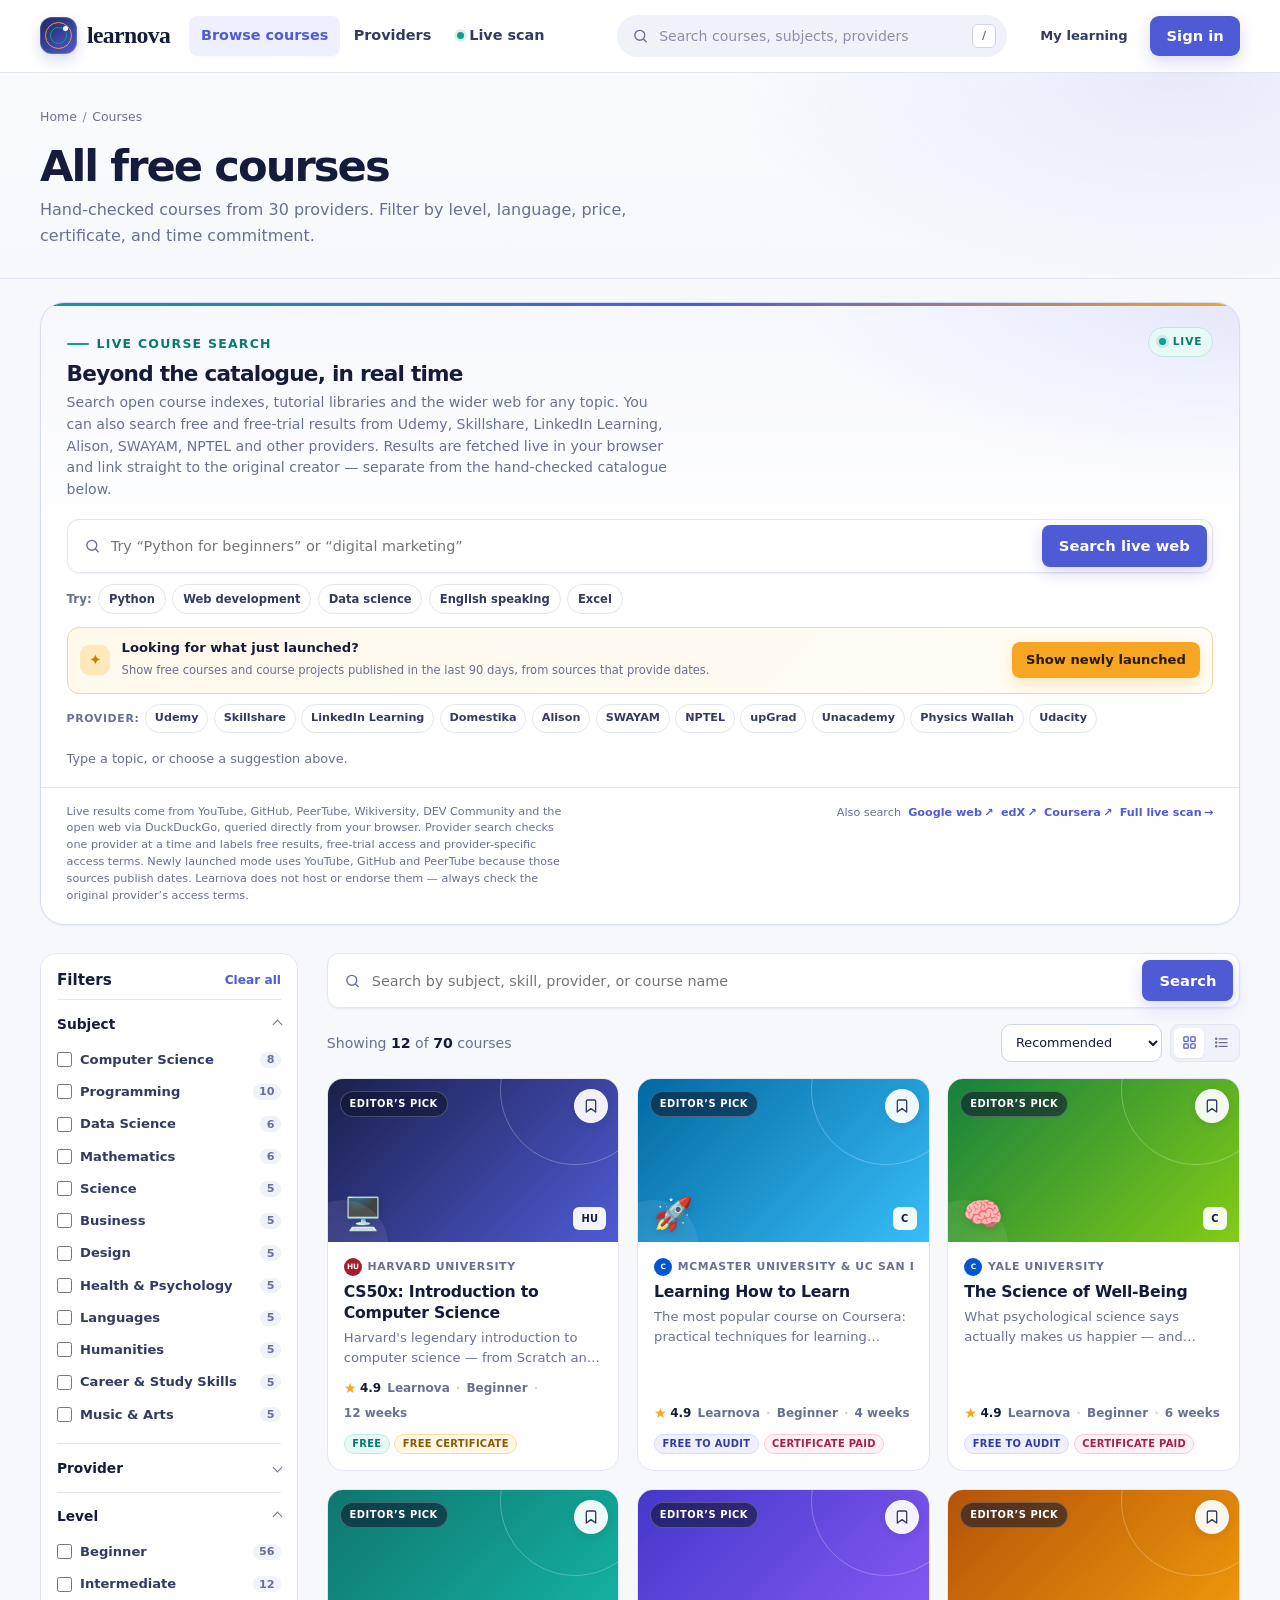
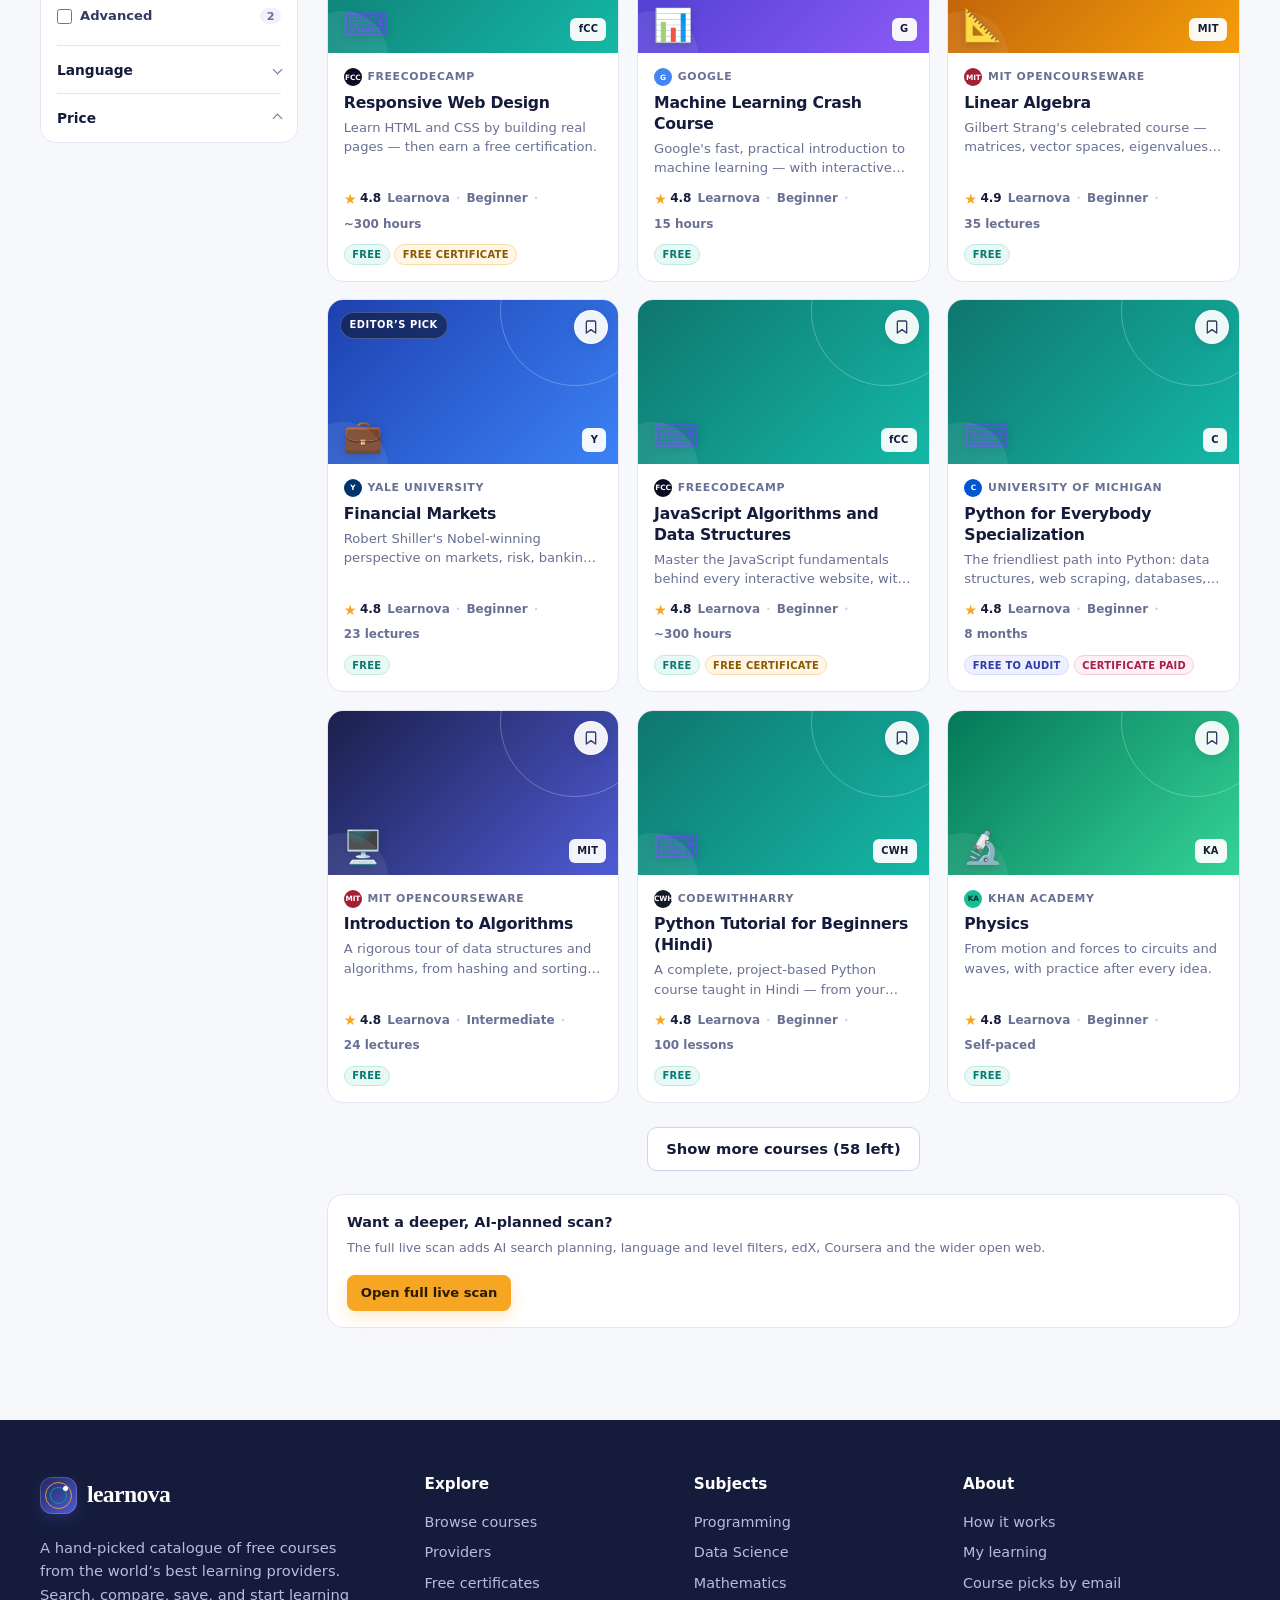
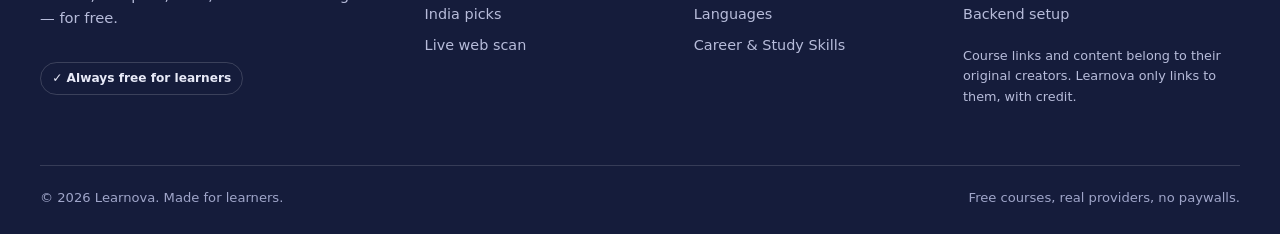
==== commit ce630a96: "Add live provider search and expand provider directory" ====
--- a/courses.html
+++ b/courses.html
@@ -102,7 +102,7 @@
           <div class="live-courses-intro">
             <span class="eyebrow">Live course search</span>
             <h2 id="liveCoursesTitle">Beyond the catalogue, in real time</h2>
-            <p>Search open course indexes, tutorial libraries and the wider web for any topic. Results are fetched live in your browser and link straight to the original creator — separate from the hand-checked catalogue below.</p>
+            <p>Search open course indexes, tutorial libraries and the wider web for any topic. You can also search free and free-trial results from Udemy, Skillshare, LinkedIn Learning, Alison, SWAYAM, NPTEL and other providers. Results are fetched live in your browser and link straight to the original creator — separate from the hand-checked catalogue below.</p>
           </div>
           <span class="live-badge"><span class="live-dot" aria-hidden="true"></span> Live</span>
         </div>
@@ -135,6 +135,14 @@
         <div class="live-fresh-active" id="liveFreshActive" hidden>
           <span><span class="live-dot" aria-hidden="true"></span> Newly launched only · last 90 days</span>
           <button type="button" id="liveFreshClearBtn">Show all time</button>
+        </div>
+
+        <div class="live-provider-row" id="liveProviderRow" aria-label="Search courses by provider"></div>
+        <div class="live-provider-active" id="liveProviderActive" hidden>
+          <span class="live-provider-active-label"><span class="live-dot" aria-hidden="true"></span> <strong id="liveProviderName"></strong> <span id="liveProviderMode">free search</span></span>
+          <span class="live-provider-note" id="liveProviderNote"></span>
+          <a class="live-provider-fallback" id="liveProviderFallback" href="#" target="_blank" rel="noopener noreferrer">Open provider <span aria-hidden="true">↗</span></a>
+          <button type="button" id="liveProviderClearBtn">All sources</button>
         </div>
 
         <div class="live-meta-row">
@@ -165,7 +173,7 @@
         </div>
 
         <div class="live-footer">
-          <p>Live results come from YouTube, GitHub, PeerTube, Wikiversity, DEV Community and the open web via DuckDuckGo, queried directly from your browser. Newly launched mode uses YouTube, GitHub and PeerTube because those sources publish dates. Learnova does not host or endorse them — always check the original provider’s access terms.</p>
+          <p>Live results come from YouTube, GitHub, PeerTube, Wikiversity, DEV Community and the open web via DuckDuckGo, queried directly from your browser. Provider search checks one provider at a time and labels free results, free-trial access and provider-specific access terms. Newly launched mode uses YouTube, GitHub and PeerTube because those sources publish dates. Learnova does not host or endorse them — always check the original provider’s access terms.</p>
           <div class="live-elsewhere">
             <span>Also search</span>
             <a id="liveGoogleLink" href="https://www.google.com/search?q=free%20courses" target="_blank" rel="noopener noreferrer">Google web <span aria-hidden="true">↗</span><span class="sr-only"> (opens in a new tab)</span></a>
--- a/assets/css/site.css
+++ b/assets/css/site.css
@@ -351,6 +351,37 @@
   background: var(--surface-2); font-size: .8rem; color: var(--muted);
 }
 .suggest-footer a { font-weight: 700; text-decoration: none; }
+.suggest-scan {
+  padding: .1rem .6rem .65rem;
+  border-top: 1px solid var(--line);
+  background: linear-gradient(135deg, #F8F9FF, #F2FBF8);
+}
+.suggest-scan .suggest-label { padding-left: .35rem; color: var(--indigo); }
+.suggest-scan-link {
+  display: flex; align-items: center; gap: .65rem;
+  padding: .62rem .68rem;
+  border: 1px solid var(--indigo-line); border-radius: 10px;
+  background: #fff; color: var(--ink); text-decoration: none;
+  transition: border-color .15s ease, box-shadow .15s ease;
+}
+.suggest-scan-link:hover,
+.suggest-scan-link:focus-visible,
+.suggest-scan-link.active {
+  border-color: var(--indigo); color: var(--ink);
+  box-shadow: 0 4px 14px rgba(79,91,213,.10);
+}
+.suggest-scan-icon {
+  display: grid; place-items: center; flex: 0 0 34px;
+  width: 34px; height: 34px; border-radius: 10px;
+  background: var(--teal-soft);
+}
+.suggest-scan-copy { flex: 1 1 auto; min-width: 0; line-height: 1.3; }
+.suggest-scan-copy strong {
+  display: block; overflow: hidden; text-overflow: ellipsis; white-space: nowrap;
+  color: var(--ink); font-size: .82rem; font-weight: 800;
+}
+.suggest-scan-copy span { display: block; margin-top: .12rem; color: var(--muted); font-size: .72rem; }
+.suggest-scan-arrow { flex: 0 0 auto; color: var(--indigo); font-weight: 800; }
 
 /* ---------- 4. Footer ---------- */
 .site-footer {
@@ -1011,6 +1042,38 @@
   color: var(--indigo); font: inherit; font-weight: 800; cursor: pointer;
 }
 .live-fresh-active button:hover { text-decoration: underline; }
+.live-provider-row {
+  display: flex; align-items: center; flex-wrap: wrap; gap: .35rem;
+  margin: .65rem 1.6rem 0;
+}
+.live-provider-label {
+  color: var(--muted); font-size: .68rem; font-weight: 800;
+  letter-spacing: .06em; text-transform: uppercase; white-space: nowrap;
+}
+.live-provider-row button {
+  padding: .27rem .55rem; border: 1px solid var(--line); border-radius: 999px;
+  background: #fff; color: var(--ink-soft); font-size: .7rem; font-weight: 700;
+  cursor: pointer; white-space: nowrap;
+  transition: border-color .15s ease, color .15s ease, background .15s ease;
+}
+.live-provider-row button:hover { border-color: var(--indigo-line); background: var(--indigo-soft); color: var(--indigo); }
+.live-provider-row button.is-active { border-color: var(--indigo); background: var(--indigo); color: #fff; }
+.live-provider-active {
+  display: flex; align-items: center; flex-wrap: wrap; gap: .45rem .75rem;
+  margin: .55rem 1.6rem 0; padding: .48rem .65rem;
+  border: 1px solid var(--indigo-line); border-radius: 9px;
+  background: var(--indigo-soft); color: #303BAA; font-size: .7rem; font-weight: 750;
+}
+.live-provider-active-label { display: inline-flex; align-items: center; gap: .4rem; }
+.live-provider-active-label .live-dot { background: var(--indigo); }
+.live-provider-note { flex: 1 1 260px; min-width: 0; color: var(--muted); font-size: .68rem; font-weight: 600; line-height: 1.4; }
+.live-provider-fallback { color: var(--indigo); font-weight: 800; text-decoration: none; }
+.live-provider-fallback:hover { text-decoration: underline; }
+.live-provider-active button {
+  padding: .12rem .2rem; border: 0; background: transparent;
+  color: var(--indigo); font: inherit; font-weight: 800; cursor: pointer;
+}
+.live-provider-active button:hover { text-decoration: underline; }
 .live-meta-row {
   display: flex; align-items: flex-start; justify-content: space-between;
   gap: 1rem; flex-wrap: wrap; margin: 1rem 1.6rem 0;
@@ -1057,6 +1120,8 @@
   transform: translateY(-2px); color: var(--ink);
   border-color: var(--indigo-line); box-shadow: var(--shadow);
 }
+.live-card--fallback { border-style: dashed; border-color: var(--indigo-line); background: #FBFBFF; }
+.live-card--fallback .live-kind { background: var(--indigo-soft); color: #303BAA; }
 .live-card-top { display: flex; align-items: center; justify-content: space-between; gap: .5rem; margin-bottom: .6rem; }
 .live-card-badges { display: inline-flex; align-items: center; justify-content: flex-end; flex-wrap: wrap; gap: .3rem; margin-left: auto; }
 .live-new-badge {
@@ -1079,6 +1144,7 @@
 .live-source-tag[data-source="peertube"] { --src: #2D6CDF; background: #EEF4FF; color: #2457B8; }
 .live-source-tag[data-source="wikimedia"] { --src: #0F766E; background: #ECFDF5; color: #0B6B63; }
 .live-source-tag[data-source="devto"] { --src: #111827; background: #F3F4F6; color: #111827; }
+.live-source-tag[data-source="provider"] { --src: #4F5BD5; background: #EEF0FF; color: #303BAA; }
 .live-kind { color: var(--muted); font-size: .63rem; font-weight: 650; white-space: nowrap; }
 .live-card h3 {
   display: -webkit-box; -webkit-box-orient: vertical; -webkit-line-clamp: 3;
@@ -1417,6 +1483,27 @@
 }
 .provider-filter:hover { border-color: var(--indigo-line); color: var(--indigo); }
 .provider-filter[aria-pressed="true"] { background: var(--indigo-soft); border-color: var(--indigo-line); color: #303BAA; }
+.provider-live-bar {
+  display: flex; align-items: center; flex-wrap: wrap; gap: .4rem;
+  margin-top: .9rem; padding: .7rem .8rem;
+  border: 1px solid var(--indigo-line); border-radius: 12px;
+  background: linear-gradient(135deg, #F7F8FF, #FCFCFF);
+}
+.provider-live-label {
+  display: inline-flex; align-items: center; gap: .4rem;
+  color: var(--indigo); font-size: .68rem; font-weight: 800;
+  letter-spacing: .06em; text-transform: uppercase; white-space: nowrap;
+}
+.provider-live-label .live-dot { background: var(--indigo); }
+.provider-live-links { display: flex; flex-wrap: wrap; gap: .35rem; }
+.provider-live-chip {
+  padding: .24rem .55rem; border: 1px solid #C7CCF6; border-radius: 999px;
+  background: #fff; color: var(--ink-soft); font-size: .7rem; font-weight: 700;
+  text-decoration: none; white-space: nowrap;
+  transition: border-color .15s ease, color .15s ease, background .15s ease;
+}
+.provider-live-chip:hover { border-color: var(--indigo); background: var(--indigo-soft); color: var(--indigo); }
+.provider-live-note { flex: 1 1 100%; color: var(--muted); font-size: .7rem; line-height: 1.4; }
 .provider-grid { display: grid; grid-template-columns: repeat(3, 1fr); gap: .9rem; padding-bottom: 4rem; }
 .provider-card {
   display: flex; flex-direction: column;
@@ -1446,6 +1533,7 @@
 .provider-card-meta b { color: var(--ink); }
 .provider-card-meta svg { width: 14px; height: 14px; color: var(--indigo); }
 .provider-scan-callout { margin-bottom: 4rem; }
+.provider-live-callout { margin-bottom: 0; background: linear-gradient(135deg, #F7F8FF, #FFFFFF); border-color: var(--indigo-line); }
 
 /* ---------- 10. Modals, toast, misc ---------- */
 .modal-backdrop {
@@ -1539,6 +1627,7 @@
   .hero { padding: 48px 0 50px; }
   .hero h1 { font-size: clamp(2.3rem, 7.2vw, 3.4rem); }
   .header-search { display: none; }
+  .mobile-menu .header-search { display: block; }
   .header-actions { display: none; }
   .header-inner { gap: .8rem; }
   .menu-toggle { margin-left: auto; }
@@ -1634,6 +1723,14 @@
   .live-fresh { margin: .65rem 1rem 0; align-items: flex-start; }
   .live-fresh .btn { width: 100%; }
   .live-fresh-active { margin: .5rem 1rem 0; }
+  .live-provider-row {
+    margin: .6rem 1rem 0; flex-wrap: nowrap; overflow-x: auto;
+    padding-bottom: .15rem; scrollbar-width: thin;
+  }
+  .live-provider-label { flex: 0 0 auto; }
+  .live-provider-row button { flex: 0 0 auto; }
+  .live-provider-active { margin: .5rem 1rem 0; align-items: flex-start; }
+  .live-provider-note { flex-basis: 100%; }
   .live-meta-row { margin: .9rem 1rem 0; }
   .live-grid { grid-template-columns: 1fr; padding: .9rem 1rem 0; }
   .live-loading, .live-empty { margin: .9rem 1rem 0; }
@@ -1647,6 +1744,9 @@
   .learning-stats { grid-template-columns: repeat(2, 1fr); }
   .provider-grid { grid-template-columns: 1fr; }
   .provider-card { padding: 1rem; }
+  .provider-live-bar { padding: .65rem; }
+  .provider-live-links { flex-wrap: nowrap; overflow-x: auto; width: 100%; padding-bottom: .15rem; }
+  .provider-live-chip { flex: 0 0 auto; }
   .learning-item { grid-template-columns: 82px minmax(0, 1fr); gap: .7rem; }
   .learning-actions { grid-column: 1 / -1; padding-left: calc(82px + .7rem); }
   .recent-grid { grid-template-columns: 1fr; }
